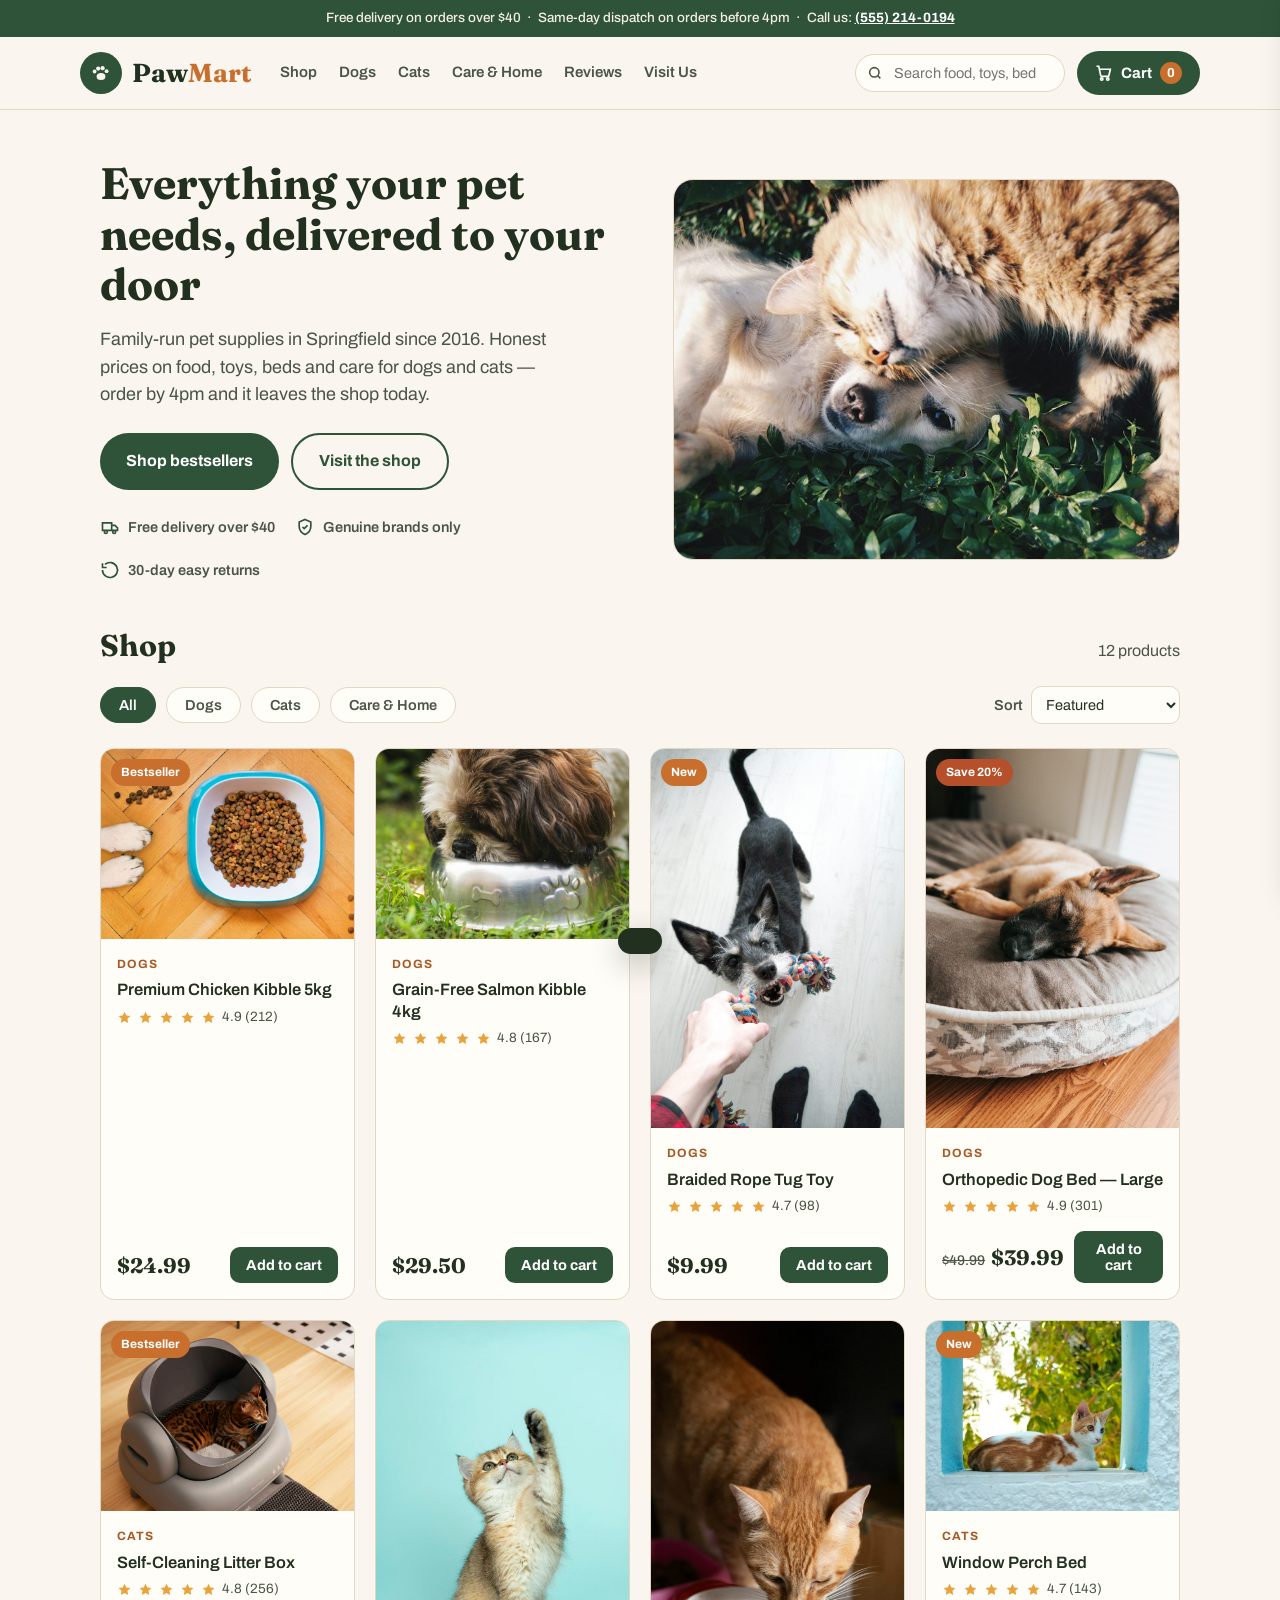
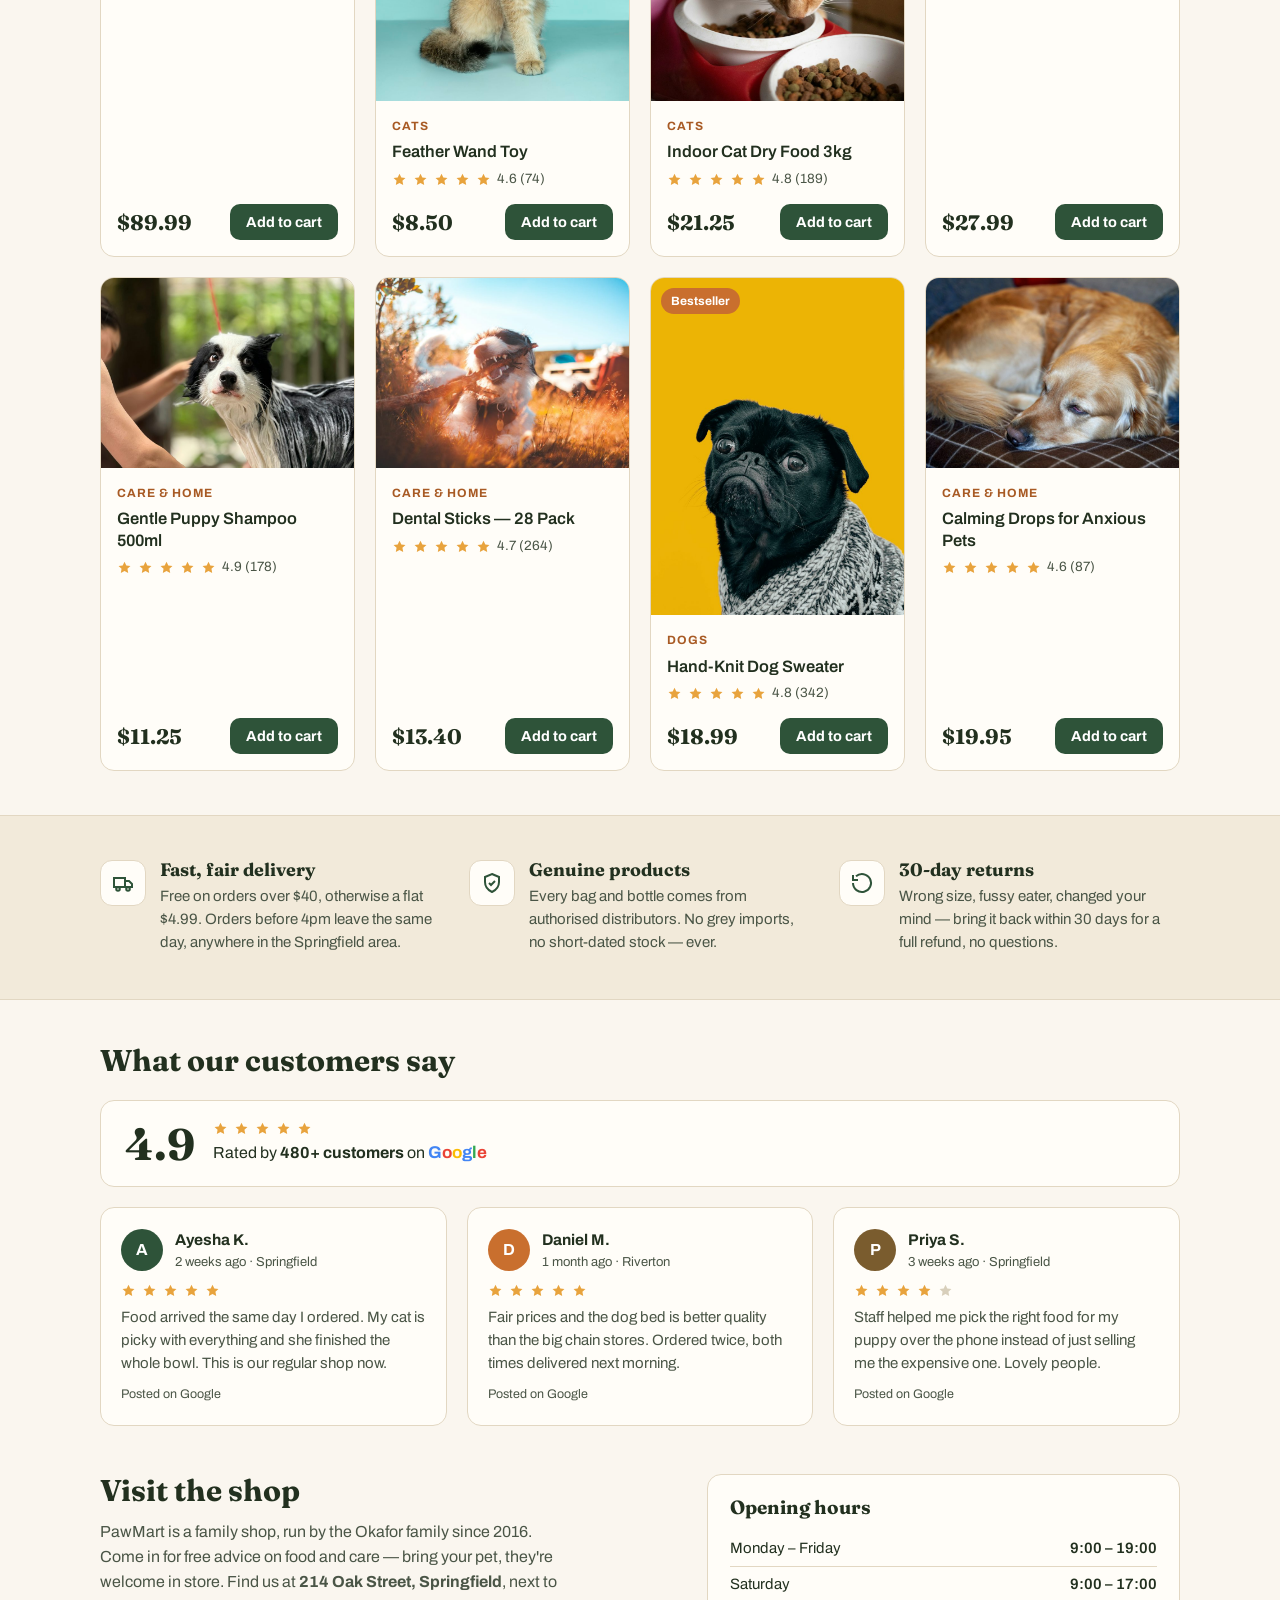
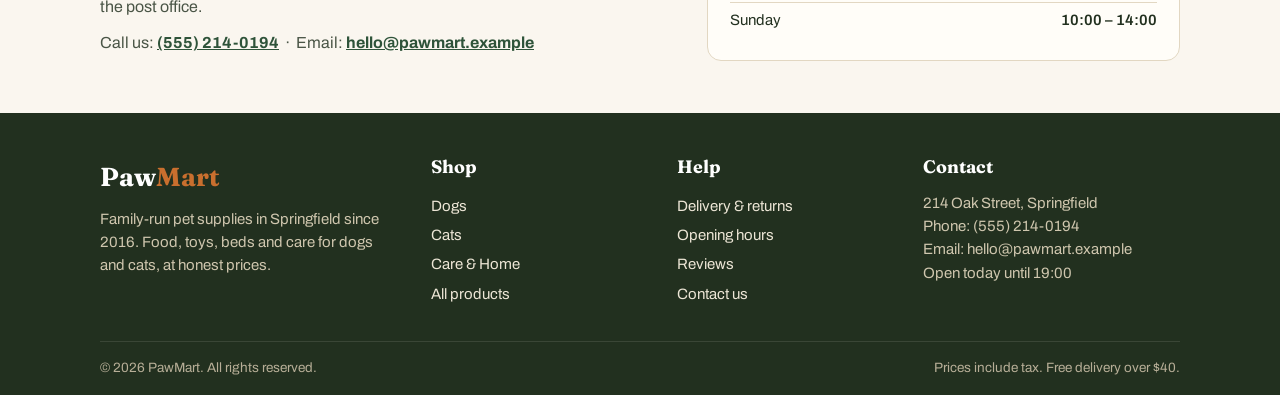
==== index.html @ f771b220 "Fix product photos: verified photo for every product, self-hosted images, 3 products renamed to matc" ====
<!DOCTYPE html>
<html lang="en">
<head>
<meta charset="UTF-8">
<meta name="viewport" content="width=device-width, initial-scale=1.0">
<title>PawMart — Pet Supplies, Springfield | Food, Toys & Care for Dogs and Cats</title>
<meta name="description" content="PawMart is Springfield's family-run pet supplies shop. Dog and cat food, toys, beds and care — free delivery on orders over $40, same-day dispatch.">
<link rel="preconnect" href="https://fonts.googleapis.com">
<link rel="preconnect" href="https://fonts.gstatic.com" crossorigin>
<link href="https://fonts.googleapis.com/css2?family=Fraunces:wght@600;700&family=Archivo:wght@400;500;600;700&display=swap" rel="stylesheet">
<style>
:root{
  --paper:#FAF6EF; --paper2:#F2EADA; --card:#FFFDF8;
  --ink:#22301F; --ink2:#4A5546;
  --leaf:#2E5339; --leaf-d:#23422C;
  --clay:#C96F2E; --clay-d:#A85A24;
  --line:#E2D7C2; --star:#E8A33D;
  --r:14px; --sp:24px;
}
*{margin:0;padding:0;box-sizing:border-box}
html{scroll-behavior:smooth}
body{font-family:'Archivo',sans-serif;background:var(--paper);color:var(--ink);font-size:16px;line-height:1.55}
img{display:block;max-width:100%}
a{color:inherit}
.wrap{max-width:1120px;margin:0 auto;padding:0 20px}
h1,h2,h3{font-family:'Fraunces',serif;font-weight:700;line-height:1.15;color:var(--ink)}
button{font-family:inherit;cursor:pointer}
:focus-visible{outline:3px solid var(--clay);outline-offset:2px}

/* top strip */
.topbar{background:var(--leaf);color:#F5EFE2;font-size:13.5px;text-align:center;padding:8px 16px;font-weight:500}

/* header */
header{position:sticky;top:0;background:var(--paper);border-bottom:1px solid var(--line);z-index:40}
.head-in{display:flex;align-items:center;gap:20px;padding:14px 0}
.logo{display:flex;align-items:center;gap:10px;text-decoration:none;flex-shrink:0}
.logo-badge{width:42px;height:42px;border-radius:50%;background:var(--leaf);display:flex;align-items:center;justify-content:center}
.logo-name{font-family:'Fraunces',serif;font-size:26px;font-weight:700}
.logo-name span{color:var(--clay)}
nav.main{display:flex;gap:22px;margin-left:8px}
nav.main a{text-decoration:none;font-weight:600;font-size:15px;color:var(--ink2)}
nav.main a:hover{color:var(--leaf)}
.head-tools{margin-left:auto;display:flex;align-items:center;gap:12px}
.searchbox{position:relative}
.searchbox input{width:210px;padding:10px 14px 10px 38px;border:1px solid var(--line);border-radius:999px;background:var(--card);font-family:inherit;font-size:14.5px;color:var(--ink)}
.searchbox svg{position:absolute;left:12px;top:50%;transform:translateY(-50%)}
.cartbtn{position:relative;background:var(--leaf);color:#fff;border:none;border-radius:999px;padding:11px 18px;font-weight:700;font-size:15px;display:flex;align-items:center;gap:8px}
.cartbtn:hover{background:var(--leaf-d)}
.cartcount{background:var(--clay);color:#fff;border-radius:999px;min-width:22px;height:22px;display:inline-flex;align-items:center;justify-content:center;font-size:13px;padding:0 6px}

/* hero */
.hero{padding:48px 0 40px}
.hero-in{display:grid;grid-template-columns:1.05fr 1fr;gap:40px;align-items:center}
.hero h1{font-size:44px;margin-bottom:16px}
.hero p.lead{font-size:18px;color:var(--ink2);max-width:46ch;margin-bottom:24px}
.btn{display:inline-flex;align-items:center;gap:8px;border:none;border-radius:999px;padding:14px 26px;font-weight:700;font-size:16px;text-decoration:none}
.btn-leaf{background:var(--leaf);color:#fff}.btn-leaf:hover{background:var(--leaf-d)}
.btn-ghost{background:transparent;color:var(--leaf);border:2px solid var(--leaf)}
.hero-cta{display:flex;gap:12px;flex-wrap:wrap;margin-bottom:26px}
.trustrow{display:flex;gap:20px;flex-wrap:wrap}
.trustrow div{display:flex;align-items:center;gap:8px;font-size:14.5px;font-weight:600;color:var(--ink2)}
.hero-photo{border-radius:20px;overflow:hidden;border:1px solid var(--line)}
.hero-photo img{width:100%;height:100%;object-fit:cover;aspect-ratio:4/3}

/* sections */
section{padding:44px 0}
.sec-head{display:flex;align-items:baseline;justify-content:space-between;gap:16px;margin-bottom:22px;flex-wrap:wrap}
.sec-head h2{font-size:30px}
.sec-head p{color:var(--ink2)}

/* filters */
.filters{display:flex;gap:10px;flex-wrap:wrap;align-items:center;margin-bottom:24px}
.pill{border:1.5px solid var(--line);background:var(--card);border-radius:999px;padding:9px 18px;font-weight:600;font-size:14.5px;color:var(--ink2)}
.pill.active{background:var(--leaf);border-color:var(--leaf);color:#fff}
.sortbox{margin-left:auto;display:flex;align-items:center;gap:8px;font-size:14.5px;color:var(--ink2);font-weight:600}
.sortbox select{font-family:inherit;font-size:14.5px;padding:9px 10px;border:1px solid var(--line);border-radius:10px;background:var(--card);color:var(--ink)}

/* products */
.grid{display:grid;grid-template-columns:repeat(4,1fr);gap:20px}
.pcard{background:var(--card);border:1px solid var(--line);border-radius:var(--r);overflow:hidden;display:flex;flex-direction:column}
.pcard .ph{position:relative;aspect-ratio:4/3;background:var(--paper2)}
.pcard .ph img{width:100%;height:100%;object-fit:cover}
.badge{position:absolute;top:10px;left:10px;background:var(--clay);color:#fff;font-size:12px;font-weight:700;padding:4px 10px;border-radius:999px}
.badge.sale{background:#B5502A}
.pbody{padding:16px;display:flex;flex-direction:column;gap:6px;flex:1}
.pcat{font-size:12px;font-weight:700;letter-spacing:.08em;text-transform:uppercase;color:var(--clay-d)}
.pname{font-weight:600;font-size:16.5px;line-height:1.3}
.stars{display:flex;align-items:center;gap:6px;font-size:13.5px;color:var(--ink2)}
.prow{margin-top:auto;display:flex;align-items:center;justify-content:space-between;gap:10px;padding-top:8px}
.price{font-family:'Fraunces',serif;font-size:21px;font-weight:700}
.price s{font-family:'Archivo',sans-serif;font-size:14px;color:var(--ink2);font-weight:500;margin-right:6px}
.addbtn{background:var(--leaf);color:#fff;border:none;border-radius:10px;padding:10px 16px;font-weight:700;font-size:14.5px}
.addbtn:hover{background:var(--leaf-d)}
.addbtn.added{background:var(--clay)}
.noresults{grid-column:1/-1;text-align:center;color:var(--ink2);padding:32px 0;font-size:17px}

/* info strip */
.info{background:var(--paper2);border-top:1px solid var(--line);border-bottom:1px solid var(--line)}
.info-grid{display:grid;grid-template-columns:repeat(3,1fr);gap:28px}
.info-item{display:flex;gap:14px}
.info-item .ic{flex-shrink:0;width:46px;height:46px;border-radius:12px;background:var(--card);border:1px solid var(--line);display:flex;align-items:center;justify-content:center}
.info-item h3{font-size:18px;margin-bottom:4px}
.info-item p{color:var(--ink2);font-size:15px}

/* reviews */
.rate-summary{display:flex;align-items:center;gap:18px;background:var(--card);border:1px solid var(--line);border-radius:var(--r);padding:20px 24px;margin-bottom:20px;flex-wrap:wrap}
.rate-num{font-family:'Fraunces',serif;font-size:44px;font-weight:700;line-height:1}
.gword{font-weight:700;font-size:17px}
.gword .g1{color:#4285F4}.gword .g2{color:#EA4335}.gword .g3{color:#FBBC05}.gword .g4{color:#4285F4}.gword .g5{color:#34A853}.gword .g6{color:#EA4335}
.rev-grid{display:grid;grid-template-columns:repeat(3,1fr);gap:20px}
.rev{background:var(--card);border:1px solid var(--line);border-radius:var(--r);padding:20px}
.rev-head{display:flex;align-items:center;gap:12px;margin-bottom:10px}
.avatar{width:42px;height:42px;border-radius:50%;background:var(--leaf);color:#fff;font-weight:700;display:flex;align-items:center;justify-content:center;font-size:16px}
.avatar.c2{background:var(--clay)}.avatar.c3{background:#7A5C2E}
.rev-name{font-weight:700;font-size:15.5px}
.rev-meta{font-size:13px;color:var(--ink2)}
.rev p{font-size:15px;color:var(--ink2)}
.via{margin-top:10px;font-size:12.5px;color:var(--ink2)}

/* visit */
.visit-in{display:grid;grid-template-columns:1.2fr 1fr;gap:40px;align-items:start}
.visit h2{font-size:30px;margin-bottom:12px}
.visit p{color:var(--ink2);max-width:52ch}
.hours{background:var(--card);border:1px solid var(--line);border-radius:var(--r);padding:22px}
.hours h3{font-size:19px;margin-bottom:12px}
.hours table{width:100%;border-collapse:collapse;font-size:15px}
.hours td{padding:6px 0;border-bottom:1px solid var(--line)}
.hours tr:last-child td{border-bottom:none}
.hours td:last-child{text-align:right;font-weight:600}

/* footer */
footer{background:var(--ink);color:#EDE6D6;margin-top:8px}
.foot-grid{display:grid;grid-template-columns:1.4fr 1fr 1fr 1.2fr;gap:32px;padding:44px 0 32px}
footer h3{color:#fff;font-size:18px;margin-bottom:14px}
footer a{color:#EDE6D6;text-decoration:none;display:block;padding:3px 0;font-size:15px}
footer a:hover{text-decoration:underline}
footer p{font-size:15px;color:#CFC6AE}
.foot-logo{font-family:'Fraunces',serif;font-size:26px;color:#fff;font-weight:700;margin-bottom:10px}
.foot-logo span{color:var(--clay)}
.foot-bottom{border-top:1px solid #3A4636;padding:16px 0;font-size:13.5px;color:#B7AE97;display:flex;justify-content:space-between;gap:12px;flex-wrap:wrap}

/* drawer + modal */
.overlay{position:fixed;inset:0;background:rgba(24,32,20,.5);opacity:0;pointer-events:none;transition:opacity .25s;z-index:60}
.overlay.open{opacity:1;pointer-events:auto}
.drawer{position:fixed;top:0;right:0;height:100%;width:400px;max-width:92vw;background:var(--paper);z-index:70;transform:translateX(105%);transition:transform .3s;display:flex;flex-direction:column;box-shadow:-8px 0 30px rgba(0,0,0,.18)}
.drawer.open{transform:none}
.drawer-head{display:flex;align-items:center;justify-content:space-between;padding:18px 20px;border-bottom:1px solid var(--line)}
.drawer-head h3{font-size:21px}
.xbtn{background:none;border:none;font-size:24px;line-height:1;color:var(--ink2);padding:4px 8px}
.drawer-items{flex:1;overflow-y:auto;padding:16px 20px;display:flex;flex-direction:column;gap:14px}
.citem{display:flex;gap:12px;background:var(--card);border:1px solid var(--line);border-radius:12px;padding:10px}
.citem img{width:64px;height:64px;border-radius:8px;object-fit:cover}
.citem .nm{font-weight:600;font-size:14.5px;line-height:1.3}
.citem .pr{font-weight:700;font-size:14.5px;color:var(--leaf)}
.qty{display:inline-flex;align-items:center;gap:2px;border:1px solid var(--line);border-radius:999px;margin-top:6px}
.qty button{width:26px;height:26px;border:none;background:none;font-size:16px;font-weight:700;color:var(--leaf)}
.qty span{min-width:22px;text-align:center;font-weight:700;font-size:14px}
.rm{margin-left:auto;background:none;border:none;color:#B5502A;font-size:13px;font-weight:600;align-self:flex-start}
.drawer-foot{border-top:1px solid var(--line);padding:18px 20px;background:var(--card)}
.trow{display:flex;justify-content:space-between;font-size:15px;padding:3px 0;color:var(--ink2)}
.trow.total{font-size:18px;font-weight:700;color:var(--ink);border-top:1px solid var(--line);margin-top:8px;padding-top:10px}
.freebar{height:8px;background:var(--paper2);border-radius:99px;overflow:hidden;margin:8px 0 4px}
.freebar div{height:100%;background:var(--leaf);border-radius:99px;transition:width .3s}
.freenote{font-size:13px;color:var(--ink2);margin-bottom:10px}
.checkoutbtn{width:100%;background:var(--clay);color:#fff;border:none;border-radius:12px;padding:15px;font-size:16.5px;font-weight:700}
.checkoutbtn:hover{background:var(--clay-d)}
.emptycart{text-align:center;color:var(--ink2);padding:36px 0}

.modal{position:fixed;inset:0;z-index:80;display:none;align-items:flex-start;justify-content:center;overflow-y:auto;padding:28px 16px}
.modal.open{display:flex}
.modal-box{background:var(--paper);border-radius:18px;max-width:560px;width:100%;padding:28px;position:relative;box-shadow:0 24px 60px rgba(0,0,0,.3)}
.modal-box h3{font-size:24px;margin-bottom:6px}
.modal-box .sub{color:var(--ink2);margin-bottom:18px;font-size:15px}
.f-field{margin-bottom:14px}
.f-field label{display:block;font-weight:600;font-size:14.5px;margin-bottom:6px}
.f-field input,.f-field select{width:100%;padding:12px 14px;border:1px solid var(--line);border-radius:10px;font-family:inherit;font-size:15.5px;background:var(--card);color:var(--ink)}
.f-field .err{display:none;color:#B3261E;font-size:13px;margin-top:4px;font-weight:600}
.f-field.invalid input{border-color:#B3261E}
.f-field.invalid .err{display:block}
.payrow{display:flex;gap:10px;margin:6px 0 16px}
.payopt{flex:1;border:1.5px solid var(--line);border-radius:12px;padding:12px;text-align:center;font-weight:600;background:var(--card);font-size:15px}
.payopt.sel{border-color:var(--leaf);background:#EFF3EA}
.sumbox{background:var(--card);border:1px solid var(--line);border-radius:12px;padding:14px 16px;margin-bottom:16px;font-size:14.5px}
.success{text-align:center;padding:12px 0}
.success .tick{width:70px;height:70px;border-radius:50%;background:var(--leaf);margin:0 auto 16px;display:flex;align-items:center;justify-content:center}
.success h3{margin-bottom:8px}
.success p{color:var(--ink2)}
.success .ordno{font-family:'Fraunces',serif;font-size:22px;font-weight:700;color:var(--ink);margin:10px 0}

.toast{position:fixed;left:50%;bottom:26px;transform:translate(-50%,80px);background:var(--ink);color:#fff;padding:13px 22px;border-radius:999px;font-weight:600;font-size:15px;z-index:90;transition:transform .3s;box-shadow:0 10px 30px rgba(0,0,0,.25)}
.toast.show{transform:translate(-50%,0)}

@media (max-width:900px){
  .grid{grid-template-columns:repeat(3,1fr)}
  nav.main{display:none}
  .hero-in{grid-template-columns:1fr}
  .hero{padding:32px 0}
  .hero h1{font-size:34px}
  .rev-grid,.info-grid{grid-template-columns:1fr}
  .visit-in{grid-template-columns:1fr}
  .foot-grid{grid-template-columns:1fr 1fr}
}
@media (max-width:600px){
  .grid{grid-template-columns:repeat(2,1fr);gap:12px}
  .searchbox input{width:150px}
  .head-in{flex-wrap:wrap}
  .sortbox{margin-left:0}
  .price{font-size:18px}
  .addbtn{padding:9px 12px;font-size:13.5px}
}
</style>
</head>
<body>

<div class="topbar">Free delivery on orders over $40 &nbsp;·&nbsp; Same-day dispatch on orders before 4pm &nbsp;·&nbsp; Call us: <a href="tel:+15552140194" style="color:#fff;font-weight:700">(555) 214-0194</a></div>

<header>
  <div class="wrap head-in">
    <a class="logo" href="#" aria-label="PawMart home">
      <span class="logo-badge" aria-hidden="true"><svg width="24" height="24" viewBox="0 0 24 24" fill="#FAF6EF"><ellipse cx="12" cy="15.5" rx="4.4" ry="3.6"/><circle cx="5.6" cy="10.5" r="1.9"/><circle cx="9.2" cy="7.6" r="2.1"/><circle cx="13.6" cy="7.2" r="2.1"/><circle cx="17.6" cy="10.2" r="1.9"/></svg></span>
      <span class="logo-name">Paw<span>Mart</span></span>
    </a>
    <nav class="main" aria-label="Main">
      <a href="#shop">Shop</a><a href="#shop" data-nav="dogs">Dogs</a><a href="#shop" data-nav="cats">Cats</a><a href="#shop" data-nav="care">Care &amp; Home</a><a href="#reviews">Reviews</a><a href="#visit">Visit Us</a>
    </nav>
    <div class="head-tools">
      <div class="searchbox">
        <svg width="16" height="16" viewBox="0 0 24 24" fill="none" stroke="#4A5546" stroke-width="2.4"><circle cx="11" cy="11" r="7"/><path d="M20 20l-3.8-3.8"/></svg>
        <input id="search" type="search" placeholder="Search food, toys, beds…" aria-label="Search products">
      </div>
      <button class="cartbtn" id="openCart" aria-label="Open cart">
        <svg width="18" height="18" viewBox="0 0 24 24" fill="none" stroke="#fff" stroke-width="2.2"><circle cx="9" cy="20" r="1.6"/><circle cx="17" cy="20" r="1.6"/><path d="M2 3h3l2.6 12.4a1.5 1.5 0 0 0 1.5 1.1h7.9a1.5 1.5 0 0 0 1.5-1.2L20.5 7H6"/></svg>
        Cart <span class="cartcount" id="cartCount">0</span>
      </button>
    </div>
  </div>
</header>

<main>
  <!-- HERO -->
  <div class="hero">
    <div class="wrap hero-in">
      <div>
        <h1>Everything your pet needs, delivered to your door</h1>
        <p class="lead">Family-run pet supplies in Springfield since 2016. Honest prices on food, toys, beds and care for dogs and cats — order by 4pm and it leaves the shop today.</p>
        <div class="hero-cta">
          <a class="btn btn-leaf" href="#shop">Shop bestsellers</a>
          <a class="btn btn-ghost" href="#visit">Visit the shop</a>
        </div>
        <div class="trustrow">
          <div><svg width="20" height="20" viewBox="0 0 24 24" fill="none" stroke="#2E5339" stroke-width="2"><path d="M3 7h11v9H3zM14 10h4l3 3v3h-7z"/><circle cx="7" cy="18" r="1.8"/><circle cx="17" cy="18" r="1.8"/></svg> Free delivery over $40</div>
          <div><svg width="20" height="20" viewBox="0 0 24 24" fill="none" stroke="#2E5339" stroke-width="2"><path d="M12 3l7 3v5c0 5-3.2 8.2-7 10-3.8-1.8-7-5-7-10V6z"/><path d="M9 12l2 2 4-4"/></svg> Genuine brands only</div>
          <div><svg width="20" height="20" viewBox="0 0 24 24" fill="none" stroke="#2E5339" stroke-width="2"><path d="M3 12a9 9 0 1 0 3-6.7M3 4v5h5"/></svg> 30-day easy returns</div>
        </div>
      </div>
      <div class="hero-photo">
        <img src="images/hero.jpg" alt="A dog and a cat resting together" onerror="imgFallback(this)">
      </div>
    </div>
  </div>

  <!-- SHOP -->
  <section id="shop" style="padding-top:8px">
    <div class="wrap">
      <div class="sec-head">
        <h2>Shop</h2>
        <p id="resultCount" aria-live="polite"></p>
      </div>
      <div class="filters" role="group" aria-label="Filter by category">
        <button class="pill active" data-filter="all">All</button>
        <button class="pill" data-filter="dogs">Dogs</button>
        <button class="pill" data-filter="cats">Cats</button>
        <button class="pill" data-filter="care">Care &amp; Home</button>
        <div class="sortbox">
          <label for="sort">Sort</label>
          <select id="sort">
            <option value="featured">Featured</option>
            <option value="low">Price: low to high</option>
            <option value="high">Price: high to low</option>
            <option value="rating">Top rated</option>
          </select>
        </div>
      </div>
      <div class="grid" id="grid"></div>
    </div>
  </section>

  <!-- INFO -->
  <section class="info">
    <div class="wrap info-grid">
      <div class="info-item">
        <div class="ic"><svg width="24" height="24" viewBox="0 0 24 24" fill="none" stroke="#2E5339" stroke-width="2"><path d="M3 7h11v9H3zM14 10h4l3 3v3h-7z"/><circle cx="7" cy="18" r="1.8"/><circle cx="17" cy="18" r="1.8"/></svg></div>
        <div><h3>Fast, fair delivery</h3><p>Free on orders over $40, otherwise a flat $4.99. Orders before 4pm leave the same day, anywhere in the Springfield area.</p></div>
      </div>
      <div class="info-item">
        <div class="ic"><svg width="24" height="24" viewBox="0 0 24 24" fill="none" stroke="#2E5339" stroke-width="2"><path d="M12 3l7 3v5c0 5-3.2 8.2-7 10-3.8-1.8-7-5-7-10V6z"/><path d="M9 12l2 2 4-4"/></svg></div>
        <div><h3>Genuine products</h3><p>Every bag and bottle comes from authorised distributors. No grey imports, no short-dated stock — ever.</p></div>
      </div>
      <div class="info-item">
        <div class="ic"><svg width="24" height="24" viewBox="0 0 24 24" fill="none" stroke="#2E5339" stroke-width="2"><path d="M3 12a9 9 0 1 0 3-6.7M3 4v5h5"/></svg></div>
        <div><h3>30-day returns</h3><p>Wrong size, fussy eater, changed your mind — bring it back within 30 days for a full refund, no questions.</p></div>
      </div>
    </div>
  </section>

  <!-- REVIEWS -->
  <section id="reviews">
    <div class="wrap">
      <div class="sec-head"><h2>What our customers say</h2></div>
      <div class="rate-summary">
        <div class="rate-num" id="rateNum">4.9</div>
        <div>
          <div class="stars" data-stars="5" style="font-size:15px"></div>
          <div style="margin-top:4px">Rated by <strong>480+ customers</strong> on <span class="gword"><span class="g1">G</span><span class="g2">o</span><span class="g3">o</span><span class="g4">g</span><span class="g5">l</span><span class="g6">e</span></span></div>
        </div>
      </div>
      <div class="rev-grid">
        <article class="rev">
          <div class="rev-head"><div class="avatar">A</div><div><div class="rev-name">Ayesha K.</div><div class="rev-meta">2 weeks ago · Springfield</div></div></div>
          <div class="stars" data-stars="5"></div>
          <p style="margin-top:8px">Food arrived the same day I ordered. My cat is picky with everything and she finished the whole bowl. This is our regular shop now.</p>
          <div class="via">Posted on Google</div>
        </article>
        <article class="rev">
          <div class="rev-head"><div class="avatar c2">D</div><div><div class="rev-name">Daniel M.</div><div class="rev-meta">1 month ago · Riverton</div></div></div>
          <div class="stars" data-stars="5"></div>
          <p style="margin-top:8px">Fair prices and the dog bed is better quality than the big chain stores. Ordered twice, both times delivered next morning.</p>
          <div class="via">Posted on Google</div>
        </article>
        <article class="rev">
          <div class="rev-head"><div class="avatar c3">P</div><div><div class="rev-name">Priya S.</div><div class="rev-meta">3 weeks ago · Springfield</div></div></div>
          <div class="stars" data-stars="4"></div>
          <p style="margin-top:8px">Staff helped me pick the right food for my puppy over the phone instead of just selling me the expensive one. Lovely people.</p>
          <div class="via">Posted on Google</div>
        </article>
      </div>
    </div>
  </section>

  <!-- VISIT -->
  <section id="visit" class="visit" style="padding-top:4px">
    <div class="wrap visit-in">
      <div>
        <h2>Visit the shop</h2>
        <p>PawMart is a family shop, run by the Okafor family since 2016. Come in for free advice on food and care — bring your pet, they're welcome in store. Find us at <strong>214 Oak Street, Springfield</strong>, next to the post office.</p>
        <p style="margin-top:12px">Call us: <a href="tel:+15552140194" style="font-weight:700;color:var(--leaf)">(555) 214-0194</a> &nbsp;·&nbsp; Email: <a href="mailto:hello@pawmart.example" style="font-weight:700;color:var(--leaf)">hello@pawmart.example</a></p>
      </div>
      <div class="hours">
        <h3>Opening hours</h3>
        <table>
          <tr><td>Monday – Friday</td><td>9:00 – 19:00</td></tr>
          <tr><td>Saturday</td><td>9:00 – 17:00</td></tr>
          <tr><td>Sunday</td><td>10:00 – 14:00</td></tr>
        </table>
      </div>
    </div>
  </section>
</main>

<footer id="contact">
  <div class="wrap">
    <div class="foot-grid">
      <div>
        <div class="foot-logo">Paw<span>Mart</span></div>
        <p>Family-run pet supplies in Springfield since 2016. Food, toys, beds and care for dogs and cats, at honest prices.</p>
      </div>
      <div>
        <h3>Shop</h3>
        <a href="#shop" data-nav="dogs">Dogs</a><a href="#shop" data-nav="cats">Cats</a><a href="#shop" data-nav="care">Care &amp; Home</a><a href="#shop">All products</a>
      </div>
      <div>
        <h3>Help</h3>
        <a href="#visit">Delivery &amp; returns</a><a href="#visit">Opening hours</a><a href="#reviews">Reviews</a><a href="#visit">Contact us</a>
      </div>
      <div>
        <h3>Contact</h3>
        <p>214 Oak Street, Springfield<br>Phone: (555) 214-0194<br>Email: hello@pawmart.example<br>Open today until 19:00</p>
      </div>
    </div>
    <div class="foot-bottom"><span>© 2026 PawMart. All rights reserved.</span><span>Prices include tax. Free delivery over $40.</span></div>
  </div>
</footer>

<!-- CART DRAWER -->
<div class="overlay" id="overlay"></div>
<aside class="drawer" id="drawer" aria-label="Shopping cart">
  <div class="drawer-head"><h3>Your cart</h3><button class="xbtn" id="closeCart" aria-label="Close cart">×</button></div>
  <div class="drawer-items" id="drawerItems"></div>
  <div class="drawer-foot" id="drawerFoot">
    <div class="freebar"><div id="freeFill" style="width:0%"></div></div>
    <div class="freenote" id="freeNote"></div>
    <div class="trow"><span>Subtotal</span><span id="subTotal">$0.00</span></div>
    <div class="trow"><span>Delivery</span><span id="delTotal">—</span></div>
    <div class="trow total"><span>Total</span><span id="grandTotal">$0.00</span></div>
    <button class="checkoutbtn" id="goCheckout" style="margin-top:12px">Checkout</button>
  </div>
</aside>

<!-- CHECKOUT MODAL -->
<div class="modal" id="modal" role="dialog" aria-modal="true" aria-labelledby="coTitle">
  <div class="modal-box">
    <button class="xbtn" id="closeModal" aria-label="Close checkout" style="position:absolute;top:14px;right:16px">×</button>
    <div id="checkoutFormWrap">
      <h3 id="coTitle">Checkout</h3>
      <p class="sub">Delivery to Springfield and nearby towns. Pay cash on delivery or by card.</p>
      <div class="sumbox" id="sumBox"></div>
      <form id="coForm" novalidate>
        <div class="f-field" id="f-name"><label for="inName">Full name</label><input id="inName" type="text" autocomplete="name" placeholder="e.g. Sara Ahmed"><div class="err">Please enter your name.</div></div>
        <div class="f-field" id="f-phone"><label for="inPhone">Phone number</label><input id="inPhone" type="tel" autocomplete="tel" placeholder="e.g. 555 010 2233"><div class="err">Please enter a valid phone number.</div></div>
        <div class="f-field" id="f-addr"><label for="inAddr">Delivery address</label><input id="inAddr" type="text" autocomplete="street-address" placeholder="House, street, town"><div class="err">Please enter your delivery address.</div></div>
        <div class="f-field"><label>Payment</label>
          <div class="payrow">
            <button type="button" class="payopt sel" data-pay="Cash on delivery">Cash on delivery</button>
            <button type="button" class="payopt" data-pay="Card">Card</button>
          </div>
        </div>
        <button class="checkoutbtn" type="submit">Place order</button>
      </form>
    </div>
    <div id="successWrap" class="success" style="display:none">
      <div class="tick"><svg width="34" height="34" viewBox="0 0 24 24" fill="none" stroke="#fff" stroke-width="3"><path d="M4 12.5l5 5L20 6.5"/></svg></div>
      <h3>Order placed — thank you!</h3>
      <p>Your order number is</p>
      <div class="ordno" id="ordNo"></div>
      <p id="successDetail"></p>
      <button class="btn btn-leaf" id="successClose" style="margin-top:18px">Continue shopping</button>
    </div>
  </div>
</div>

<div class="toast" id="toast" role="status"></div>

<script>
const FALLBACK = 'data:image/svg+xml;utf8,' + encodeURIComponent('<svg xmlns="http://www.w3.org/2000/svg" width="800" height="600"><rect width="800" height="600" fill="#F2EADA"/><g fill="#2E5339" opacity="0.55"><ellipse cx="400" cy="330" rx="90" ry="74"/><circle cx="272" cy="252" r="38"/><circle cx="352" cy="206" r="43"/><circle cx="452" cy="200" r="43"/><circle cx="534" cy="248" r="38"/></g><text x="400" y="470" font-family="Georgia,serif" font-size="30" fill="#22301F" text-anchor="middle">PawMart</text></svg>');
function imgFallback(el){ el.onerror=null; el.src=FALLBACK; }

const U = id => 'https://images.unsplash.com/' + id + '?auto=format&fit=crop&w=800&q=60';
const PRODUCTS = [
 {id:1, name:'Premium Chicken Kibble 5kg', cat:'dogs', catLabel:'Dogs', price:24.99, rating:4.9, reviews:212, badge:'Bestseller', img:'images/p01.jpg', alt:'Dog eating from a bowl of kibble'},
 {id:2, name:'Grain-Free Salmon Kibble 4kg', cat:'dogs', catLabel:'Dogs', price:29.50, rating:4.8, reviews:167, badge:'', img:'images/p02.jpg', alt:'Two happy dogs running outside'},
 {id:3, name:'Braided Rope Tug Toy', cat:'dogs', catLabel:'Dogs', price:9.99, rating:4.7, reviews:98, badge:'New', img:'images/p03.jpg', alt:'Dog playing tug with a braided rope toy'},
 {id:4, name:'Orthopedic Dog Bed — Large', cat:'dogs', catLabel:'Dogs', price:39.99, was:49.99, rating:4.9, reviews:301, badge:'Save 20%', sale:true, img:'images/p04.jpg', alt:'Puppy sleeping on a round dog bed'},
 {id:5, name:'Self-Cleaning Litter Box', cat:'cats', catLabel:'Cats', price:89.99, rating:4.8, reviews:256, badge:'Bestseller', img:'images/p05.jpg', alt:'Bengal cat inside a self-cleaning litter box'},
 {id:6, name:'Feather Wand Toy', cat:'cats', catLabel:'Cats', price:8.50, rating:4.6, reviews:74, badge:'', img:'images/p06.jpg', alt:'Kitten playing indoors'},
 {id:7, name:'Indoor Cat Dry Food 3kg', cat:'cats', catLabel:'Cats', price:21.25, rating:4.8, reviews:189, badge:'', img:'images/p07.jpg', alt:'Ginger cat eating dry food from a bowl'},
 {id:8, name:'Window Perch Bed', cat:'cats', catLabel:'Cats', price:27.99, rating:4.7, reviews:143, badge:'New', img:'images/p08.jpg', alt:'Cat lounging in a sunny window opening'},
 {id:9, name:'Gentle Puppy Shampoo 500ml', cat:'care', catLabel:'Care & Home', price:11.25, rating:4.9, reviews:178, badge:'', img:'images/p09.jpg', alt:'Wet dog being washed with soap suds'},
 {id:10, name:'Dental Sticks — 28 Pack', cat:'care', catLabel:'Care & Home', price:13.40, rating:4.7, reviews:264, badge:'', img:'images/p10.jpg', alt:'Dog chewing a stick outdoors'},
 {id:11, name:'Hand-Knit Dog Sweater', cat:'dogs', catLabel:'Dogs', price:18.99, rating:4.8, reviews:342, badge:'Bestseller', img:'images/p11.jpg', alt:'Pug wearing a hand-knit sweater'},
 {id:12, name:'Calming Drops for Anxious Pets', cat:'care', catLabel:'Care & Home', price:19.95, rating:4.6, reviews:87, badge:'', img:'images/p12.jpg', alt:'Golden retriever sleeping peacefully on a sofa'}
];
const FREE_OVER = 40, DELIVERY_FEE = 4.99;
const money = n => '$' + n.toFixed(2);
const starSVG = f => '<svg width="15" height="15" viewBox="0 0 24 24" fill="' + (f ? '#E8A33D' : '#D8CFBB') + '"><path d="M12 2.6l2.9 6 6.6.9-4.8 4.6 1.2 6.5L12 17.5l-5.9 3.1 1.2-6.5L2.5 9.5l6.6-.9z"/></svg>';
function starsHTML(r){ let h=''; for(let i=1;i<=5;i++) h += starSVG(i <= Math.round(r)); return h; }
document.querySelectorAll('[data-stars]').forEach(el => { el.innerHTML = starsHTML(parseFloat(el.dataset.stars)); });

let filter='all', query='', sortBy='featured';
const cart = new Map();
const grid = document.getElementById('grid');

function visibleProducts(){
  let list = PRODUCTS.filter(p => (filter==='all' || p.cat===filter) && p.name.toLowerCase().includes(query));
  if(sortBy==='low') list = [...list].sort((a,b)=>a.price-b.price);
  if(sortBy==='high') list = [...list].sort((a,b)=>b.price-a.price);
  if(sortBy==='rating') list = [...list].sort((a,b)=>b.rating-a.rating);
  return list;
}
function render(){
  const list = visibleProducts();
  document.getElementById('resultCount').textContent = list.length + (list.length===1 ? ' product' : ' products');
  if(!list.length){ grid.innerHTML = '<div class="noresults">No products match your search. Try a different word or category.</div>'; return; }
  grid.innerHTML = list.map(p => `
   <article class="pcard">
     <div class="ph"><img src="${p.img}" alt="${p.alt}" loading="lazy" onerror="imgFallback(this)">${p.badge ? `<span class="badge${p.sale ? ' sale' : ''}">${p.badge}</span>` : ''}</div>
     <div class="pbody">
       <div class="pcat">${p.catLabel}</div>
       <div class="pname">${p.name}</div>
       <div class="stars">${starsHTML(p.rating)}<span>${p.rating} (${p.reviews})</span></div>
       <div class="prow">
         <div class="price">${p.was ? `<s>${money(p.was)}</s>` : ''}${money(p.price)}</div>
         <button class="addbtn" data-add="${p.id}">Add to cart</button>
       </div>
     </div>
   </article>`).join('');
}
grid.addEventListener('click', e => {
  const b = e.target.closest('[data-add]'); if(!b) return;
  addToCart(parseInt(b.dataset.add));
  b.textContent = 'Added ✓'; b.classList.add('added');
  setTimeout(()=>{ b.textContent='Add to cart'; b.classList.remove('added'); }, 1200);
});
document.querySelectorAll('[data-filter]').forEach(b => b.addEventListener('click', () => {
  document.querySelectorAll('[data-filter]').forEach(x=>x.classList.remove('active'));
  b.classList.add('active'); filter = b.dataset.filter; render();
}));
document.querySelectorAll('[data-nav]').forEach(a => a.addEventListener('click', () => {
  const f = a.dataset.nav;
  document.querySelectorAll('[data-filter]').forEach(x=>x.classList.toggle('active', x.dataset.filter===f));
  filter = f; render();
}));
document.getElementById('search').addEventListener('input', e => { query = e.target.value.trim().toLowerCase(); render(); });
document.getElementById('sort').addEventListener('change', e => { sortBy = e.target.value; render(); });

function cartTotals(){
  let count=0, sub=0;
  cart.forEach((qty,id)=>{ const p=PRODUCTS.find(x=>x.id===id); count+=qty; sub+=p.price*qty; });
  const del = count===0 ? 0 : (sub>=FREE_OVER ? 0 : DELIVERY_FEE);
  return {count, sub, del, total: sub+del};
}
function addToCart(id){ cart.set(id, (cart.get(id)||0)+1); syncCart(); toast('Added to cart'); }
function setQty(id, qty){ if(qty<=0) cart.delete(id); else cart.set(id, qty); syncCart(); }
function syncCart(){
  const t = cartTotals();
  document.getElementById('cartCount').textContent = t.count;
  const box = document.getElementById('drawerItems');
  if(t.count===0){ box.innerHTML = '<div class="emptycart">Your cart is empty.<br>Add something your pet will love.</div>'; }
  else{
    box.innerHTML = [...cart.entries()].map(([id,qty])=>{ const p=PRODUCTS.find(x=>x.id===id); return `
     <div class="citem">
       <img src="${p.img}" alt="${p.alt}" onerror="imgFallback(this)">
       <div>
         <div class="nm">${p.name}</div>
         <div class="pr">${money(p.price)}</div>
         <div class="qty"><button data-dec="${id}" aria-label="Decrease quantity">−</button><span>${qty}</span><button data-inc="${id}" aria-label="Increase quantity">+</button></div>
       </div>
       <button class="rm" data-rm="${id}">Remove</button>
     </div>`; }).join('');
  }
  document.getElementById('subTotal').textContent = money(t.sub);
  document.getElementById('delTotal').textContent = t.count===0 ? '—' : (t.del===0 ? 'Free' : money(t.del));
  document.getElementById('grandTotal').textContent = money(t.total);
  const pct = Math.min(100, t.sub/FREE_OVER*100);
  document.getElementById('freeFill').style.width = pct + '%';
  document.getElementById('freeNote').textContent = t.sub>=FREE_OVER ? 'You have free delivery.' : ('Add ' + money(FREE_OVER - t.sub) + ' more for free delivery.');
  document.getElementById('goCheckout').disabled = t.count===0;
  document.getElementById('goCheckout').style.opacity = t.count===0 ? .5 : 1;
}
document.getElementById('drawerItems').addEventListener('click', e => {
  const inc = e.target.closest('[data-inc]'), dec = e.target.closest('[data-dec]'), rm = e.target.closest('[data-rm]');
  if(inc) setQty(parseInt(inc.dataset.inc), (cart.get(parseInt(inc.dataset.inc))||0)+1);
  if(dec){ const id=parseInt(dec.dataset.dec); setQty(id, (cart.get(id)||0)-1); }
  if(rm) setQty(parseInt(rm.dataset.rm), 0);
});

const drawer = document.getElementById('drawer'), overlay = document.getElementById('overlay'), modal = document.getElementById('modal');
function openCart(){ drawer.classList.add('open'); overlay.classList.add('open'); }
function closeCart(){ drawer.classList.remove('open'); overlay.classList.remove('open'); }
document.getElementById('openCart').addEventListener('click', openCart);
document.getElementById('closeCart').addEventListener('click', closeCart);
overlay.addEventListener('click', closeCart);

let payMethod = 'Cash on delivery';
document.querySelectorAll('.payopt').forEach(b => b.addEventListener('click', () => {
  document.querySelectorAll('.payopt').forEach(x=>x.classList.remove('sel'));
  b.classList.add('sel'); payMethod = b.dataset.pay;
}));
document.getElementById('goCheckout').addEventListener('click', () => {
  const t = cartTotals(); if(t.count===0) return;
  closeCart();
  document.getElementById('checkoutFormWrap').style.display='block';
  document.getElementById('successWrap').style.display='none';
  document.getElementById('sumBox').innerHTML = [...cart.entries()].map(([id,qty])=>{ const p=PRODUCTS.find(x=>x.id===id); return `<div class="trow"><span>${p.name} × ${qty}</span><span>${money(p.price*qty)}</span></div>`; }).join('')
    + `<div class="trow"><span>Delivery</span><span>${t.del===0 ? 'Free' : money(t.del)}</span></div><div class="trow total"><span>Total</span><span>${money(t.total)}</span></div>`;
  modal.classList.add('open');
});
document.getElementById('closeModal').addEventListener('click', () => modal.classList.remove('open'));
modal.addEventListener('click', e => { if(e.target===modal) modal.classList.remove('open'); });

function fieldOK(id, ok){ document.getElementById(id).classList.toggle('invalid', !ok); return ok; }
document.getElementById('coForm').addEventListener('submit', e => {
  e.preventDefault();
  const name = document.getElementById('inName').value.trim();
  const phone = document.getElementById('inPhone').value.replace(/[\s-]/g,'');
  const addr = document.getElementById('inAddr').value.trim();
  let ok = true;
  ok = fieldOK('f-name', name.length>=3) && ok;
  ok = fieldOK('f-phone', /^\+?\d{7,15}$/.test(phone)) && ok;
  ok = fieldOK('f-addr', addr.length>=8) && ok;
  if(!ok) return;
  const t = cartTotals();
  document.getElementById('ordNo').textContent = 'PM-2026-' + Math.floor(1000 + Math.random()*9000);
  document.getElementById('successDetail').textContent = 'Thank you, ' + name.split(' ')[0] + '. ' + t.count + (t.count===1 ? ' item' : ' items') + ' · ' + money(t.total) + ' · ' + payMethod + '. We will call ' + document.getElementById('inPhone').value.trim() + ' to confirm delivery to ' + addr + '.';
  document.getElementById('checkoutFormWrap').style.display='none';
  document.getElementById('successWrap').style.display='block';
  cart.clear(); syncCart();
});
document.getElementById('successClose').addEventListener('click', () => modal.classList.remove('open'));

let toastTimer;
function toast(msg){ const t=document.getElementById('toast'); t.textContent=msg; t.classList.add('show'); clearTimeout(toastTimer); toastTimer=setTimeout(()=>t.classList.remove('show'), 1800); }

render(); syncCart();
</script>
</body>
</html>
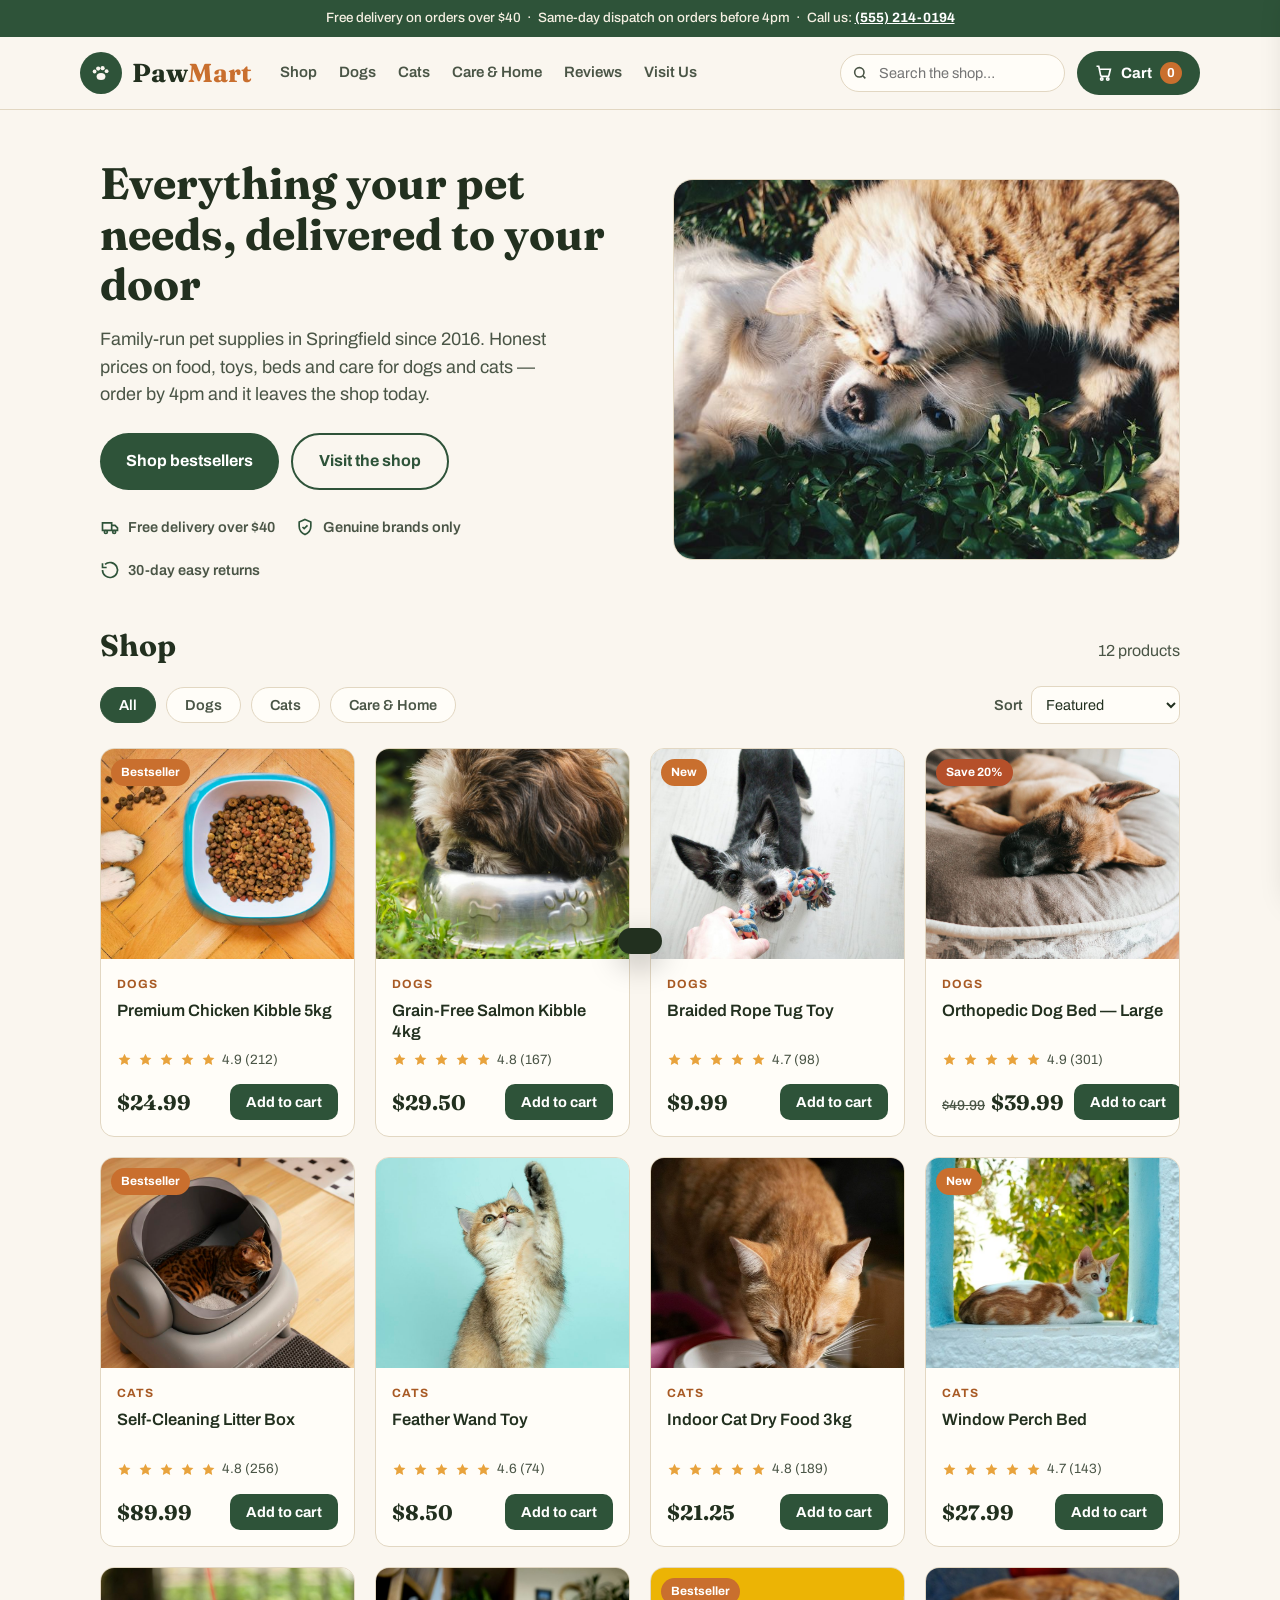
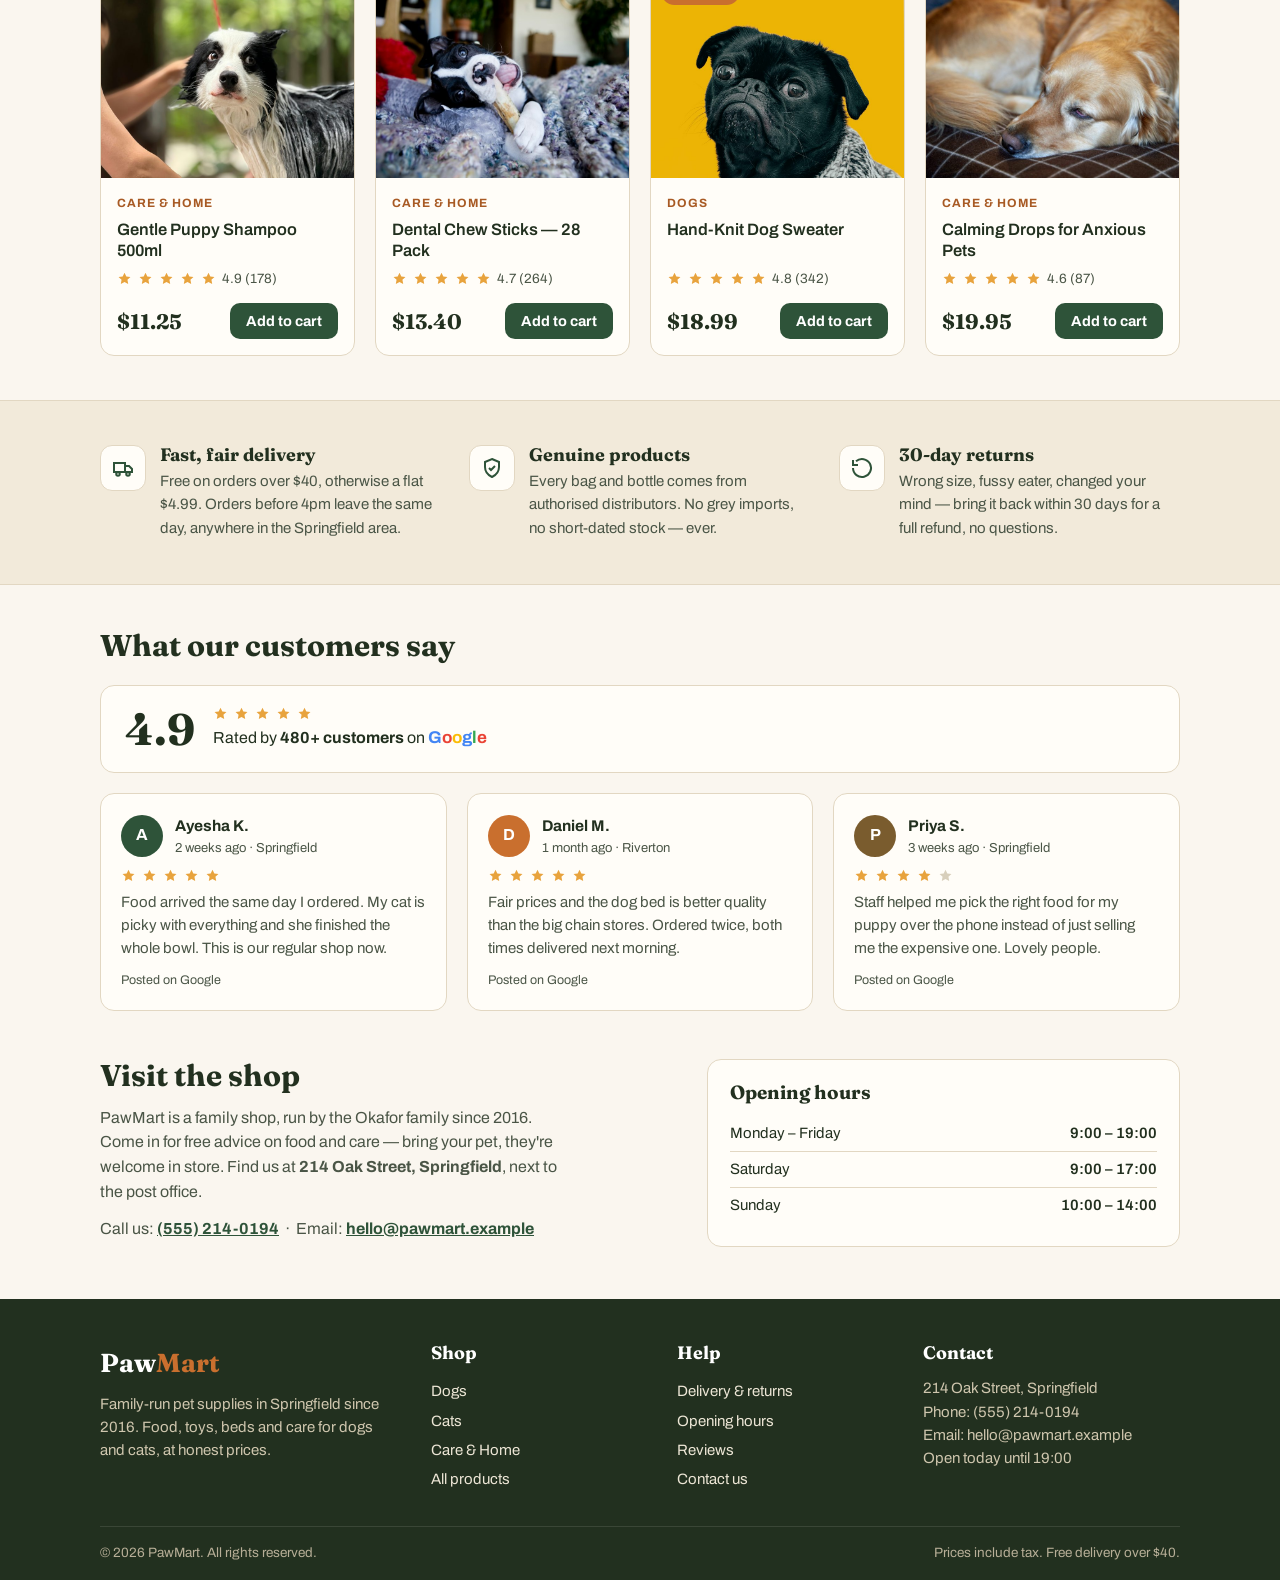
==== commit d8ec6cc6: "Visual-inspection fixes: uniform photo heights, aligned cards, alt text corrected, anchor offset, de" ====
--- a/index.html
+++ b/index.html
@@ -42,7 +42,7 @@
 nav.main a:hover{color:var(--leaf)}
 .head-tools{margin-left:auto;display:flex;align-items:center;gap:12px}
 .searchbox{position:relative}
-.searchbox input{width:210px;padding:10px 14px 10px 38px;border:1px solid var(--line);border-radius:999px;background:var(--card);font-family:inherit;font-size:14.5px;color:var(--ink)}
+.searchbox input{width:225px;padding:10px 14px 10px 38px;border:1px solid var(--line);border-radius:999px;background:var(--card);font-family:inherit;font-size:14.5px;color:var(--ink)}
 .searchbox svg{position:absolute;left:12px;top:50%;transform:translateY(-50%)}
 .cartbtn{position:relative;background:var(--leaf);color:#fff;border:none;border-radius:999px;padding:11px 18px;font-weight:700;font-size:15px;display:flex;align-items:center;gap:8px}
 .cartbtn:hover{background:var(--leaf-d)}
@@ -63,7 +63,8 @@
 .hero-photo img{width:100%;height:100%;object-fit:cover;aspect-ratio:4/3}
 
 /* sections */
-section{padding:44px 0}
+section{padding:44px 0;scroll-margin-top:96px}
+#shop{scroll-margin-top:96px}
 .sec-head{display:flex;align-items:baseline;justify-content:space-between;gap:16px;margin-bottom:22px;flex-wrap:wrap}
 .sec-head h2{font-size:30px}
 .sec-head p{color:var(--ink2)}
@@ -78,18 +79,18 @@
 /* products */
 .grid{display:grid;grid-template-columns:repeat(4,1fr);gap:20px}
 .pcard{background:var(--card);border:1px solid var(--line);border-radius:var(--r);overflow:hidden;display:flex;flex-direction:column}
-.pcard .ph{position:relative;aspect-ratio:4/3;background:var(--paper2)}
-.pcard .ph img{width:100%;height:100%;object-fit:cover}
+.pcard .ph{position:relative;height:210px;background:var(--paper2);overflow:hidden}
+.pcard .ph img{position:absolute;inset:0;width:100%;height:100%;object-fit:cover}
 .badge{position:absolute;top:10px;left:10px;background:var(--clay);color:#fff;font-size:12px;font-weight:700;padding:4px 10px;border-radius:999px}
 .badge.sale{background:#B5502A}
 .pbody{padding:16px;display:flex;flex-direction:column;gap:6px;flex:1}
 .pcat{font-size:12px;font-weight:700;letter-spacing:.08em;text-transform:uppercase;color:var(--clay-d)}
-.pname{font-weight:600;font-size:16.5px;line-height:1.3}
+.pname{font-weight:600;font-size:16.5px;line-height:1.3;min-height:44px}
 .stars{display:flex;align-items:center;gap:6px;font-size:13.5px;color:var(--ink2)}
 .prow{margin-top:auto;display:flex;align-items:center;justify-content:space-between;gap:10px;padding-top:8px}
 .price{font-family:'Fraunces',serif;font-size:21px;font-weight:700}
 .price s{font-family:'Archivo',sans-serif;font-size:14px;color:var(--ink2);font-weight:500;margin-right:6px}
-.addbtn{background:var(--leaf);color:#fff;border:none;border-radius:10px;padding:10px 16px;font-weight:700;font-size:14.5px}
+.addbtn{background:var(--leaf);color:#fff;border:none;border-radius:10px;padding:10px 16px;font-weight:700;font-size:14.5px;white-space:nowrap}
 .addbtn:hover{background:var(--leaf-d)}
 .addbtn.added{background:var(--clay)}
 .noresults{grid-column:1/-1;text-align:center;color:var(--ink2);padding:32px 0;font-size:17px}
@@ -201,6 +202,7 @@
   .foot-grid{grid-template-columns:1fr 1fr}
 }
 @media (max-width:600px){
+  .pcard .ph{height:150px}
   .grid{grid-template-columns:repeat(2,1fr);gap:12px}
   .searchbox input{width:150px}
   .head-in{flex-wrap:wrap}
@@ -226,7 +228,7 @@
     <div class="head-tools">
       <div class="searchbox">
         <svg width="16" height="16" viewBox="0 0 24 24" fill="none" stroke="#4A5546" stroke-width="2.4"><circle cx="11" cy="11" r="7"/><path d="M20 20l-3.8-3.8"/></svg>
-        <input id="search" type="search" placeholder="Search food, toys, beds…" aria-label="Search products">
+        <input id="search" type="search" placeholder="Search the shop…" aria-label="Search products">
       </div>
       <button class="cartbtn" id="openCart" aria-label="Open cart">
         <svg width="18" height="18" viewBox="0 0 24 24" fill="none" stroke="#fff" stroke-width="2.2"><circle cx="9" cy="20" r="1.6"/><circle cx="17" cy="20" r="1.6"/><path d="M2 3h3l2.6 12.4a1.5 1.5 0 0 0 1.5 1.1h7.9a1.5 1.5 0 0 0 1.5-1.2L20.5 7H6"/></svg>
@@ -437,15 +439,15 @@
 const U = id => 'https://images.unsplash.com/' + id + '?auto=format&fit=crop&w=800&q=60';
 const PRODUCTS = [
  {id:1, name:'Premium Chicken Kibble 5kg', cat:'dogs', catLabel:'Dogs', price:24.99, rating:4.9, reviews:212, badge:'Bestseller', img:'images/p01.jpg', alt:'Dog eating from a bowl of kibble'},
- {id:2, name:'Grain-Free Salmon Kibble 4kg', cat:'dogs', catLabel:'Dogs', price:29.50, rating:4.8, reviews:167, badge:'', img:'images/p02.jpg', alt:'Two happy dogs running outside'},
+ {id:2, name:'Grain-Free Salmon Kibble 4kg', cat:'dogs', catLabel:'Dogs', price:29.50, rating:4.8, reviews:167, badge:'', img:'images/p02.jpg', alt:'Dog eating from a steel bowl on grass'},
  {id:3, name:'Braided Rope Tug Toy', cat:'dogs', catLabel:'Dogs', price:9.99, rating:4.7, reviews:98, badge:'New', img:'images/p03.jpg', alt:'Dog playing tug with a braided rope toy'},
- {id:4, name:'Orthopedic Dog Bed — Large', cat:'dogs', catLabel:'Dogs', price:39.99, was:49.99, rating:4.9, reviews:301, badge:'Save 20%', sale:true, img:'images/p04.jpg', alt:'Puppy sleeping on a round dog bed'},
+ {id:4, name:'Orthopedic Dog Bed — Large', cat:'dogs', catLabel:'Dogs', price:39.99, was:49.99, rating:4.9, reviews:301, badge:'Save 20%', sale:true, img:'images/p04.jpg', alt:'Dog sleeping on a cushioned dog bed'},
  {id:5, name:'Self-Cleaning Litter Box', cat:'cats', catLabel:'Cats', price:89.99, rating:4.8, reviews:256, badge:'Bestseller', img:'images/p05.jpg', alt:'Bengal cat inside a self-cleaning litter box'},
  {id:6, name:'Feather Wand Toy', cat:'cats', catLabel:'Cats', price:8.50, rating:4.6, reviews:74, badge:'', img:'images/p06.jpg', alt:'Kitten playing indoors'},
  {id:7, name:'Indoor Cat Dry Food 3kg', cat:'cats', catLabel:'Cats', price:21.25, rating:4.8, reviews:189, badge:'', img:'images/p07.jpg', alt:'Ginger cat eating dry food from a bowl'},
  {id:8, name:'Window Perch Bed', cat:'cats', catLabel:'Cats', price:27.99, rating:4.7, reviews:143, badge:'New', img:'images/p08.jpg', alt:'Cat lounging in a sunny window opening'},
  {id:9, name:'Gentle Puppy Shampoo 500ml', cat:'care', catLabel:'Care & Home', price:11.25, rating:4.9, reviews:178, badge:'', img:'images/p09.jpg', alt:'Wet dog being washed with soap suds'},
- {id:10, name:'Dental Sticks — 28 Pack', cat:'care', catLabel:'Care & Home', price:13.40, rating:4.7, reviews:264, badge:'', img:'images/p10.jpg', alt:'Dog chewing a stick outdoors'},
+ {id:10, name:'Dental Chew Sticks — 28 Pack', cat:'care', catLabel:'Care & Home', price:13.40, rating:4.7, reviews:264, badge:'', img:'images/p10.jpg', alt:'Puppy chewing a dental chew stick'},
  {id:11, name:'Hand-Knit Dog Sweater', cat:'dogs', catLabel:'Dogs', price:18.99, rating:4.8, reviews:342, badge:'Bestseller', img:'images/p11.jpg', alt:'Pug wearing a hand-knit sweater'},
  {id:12, name:'Calming Drops for Anxious Pets', cat:'care', catLabel:'Care & Home', price:19.95, rating:4.6, reviews:87, badge:'', img:'images/p12.jpg', alt:'Golden retriever sleeping peacefully on a sofa'}
 ];
@@ -472,7 +474,7 @@
   if(!list.length){ grid.innerHTML = '<div class="noresults">No products match your search. Try a different word or category.</div>'; return; }
   grid.innerHTML = list.map(p => `
    <article class="pcard">
-     <div class="ph"><img src="${p.img}" alt="${p.alt}" loading="lazy" onerror="imgFallback(this)">${p.badge ? `<span class="badge${p.sale ? ' sale' : ''}">${p.badge}</span>` : ''}</div>
+     <div class="ph"><img src="${p.img}" alt="${p.alt}" onerror="imgFallback(this)">${p.badge ? `<span class="badge${p.sale ? ' sale' : ''}">${p.badge}</span>` : ''}</div>
      <div class="pbody">
        <div class="pcat">${p.catLabel}</div>
        <div class="pname">${p.name}</div>
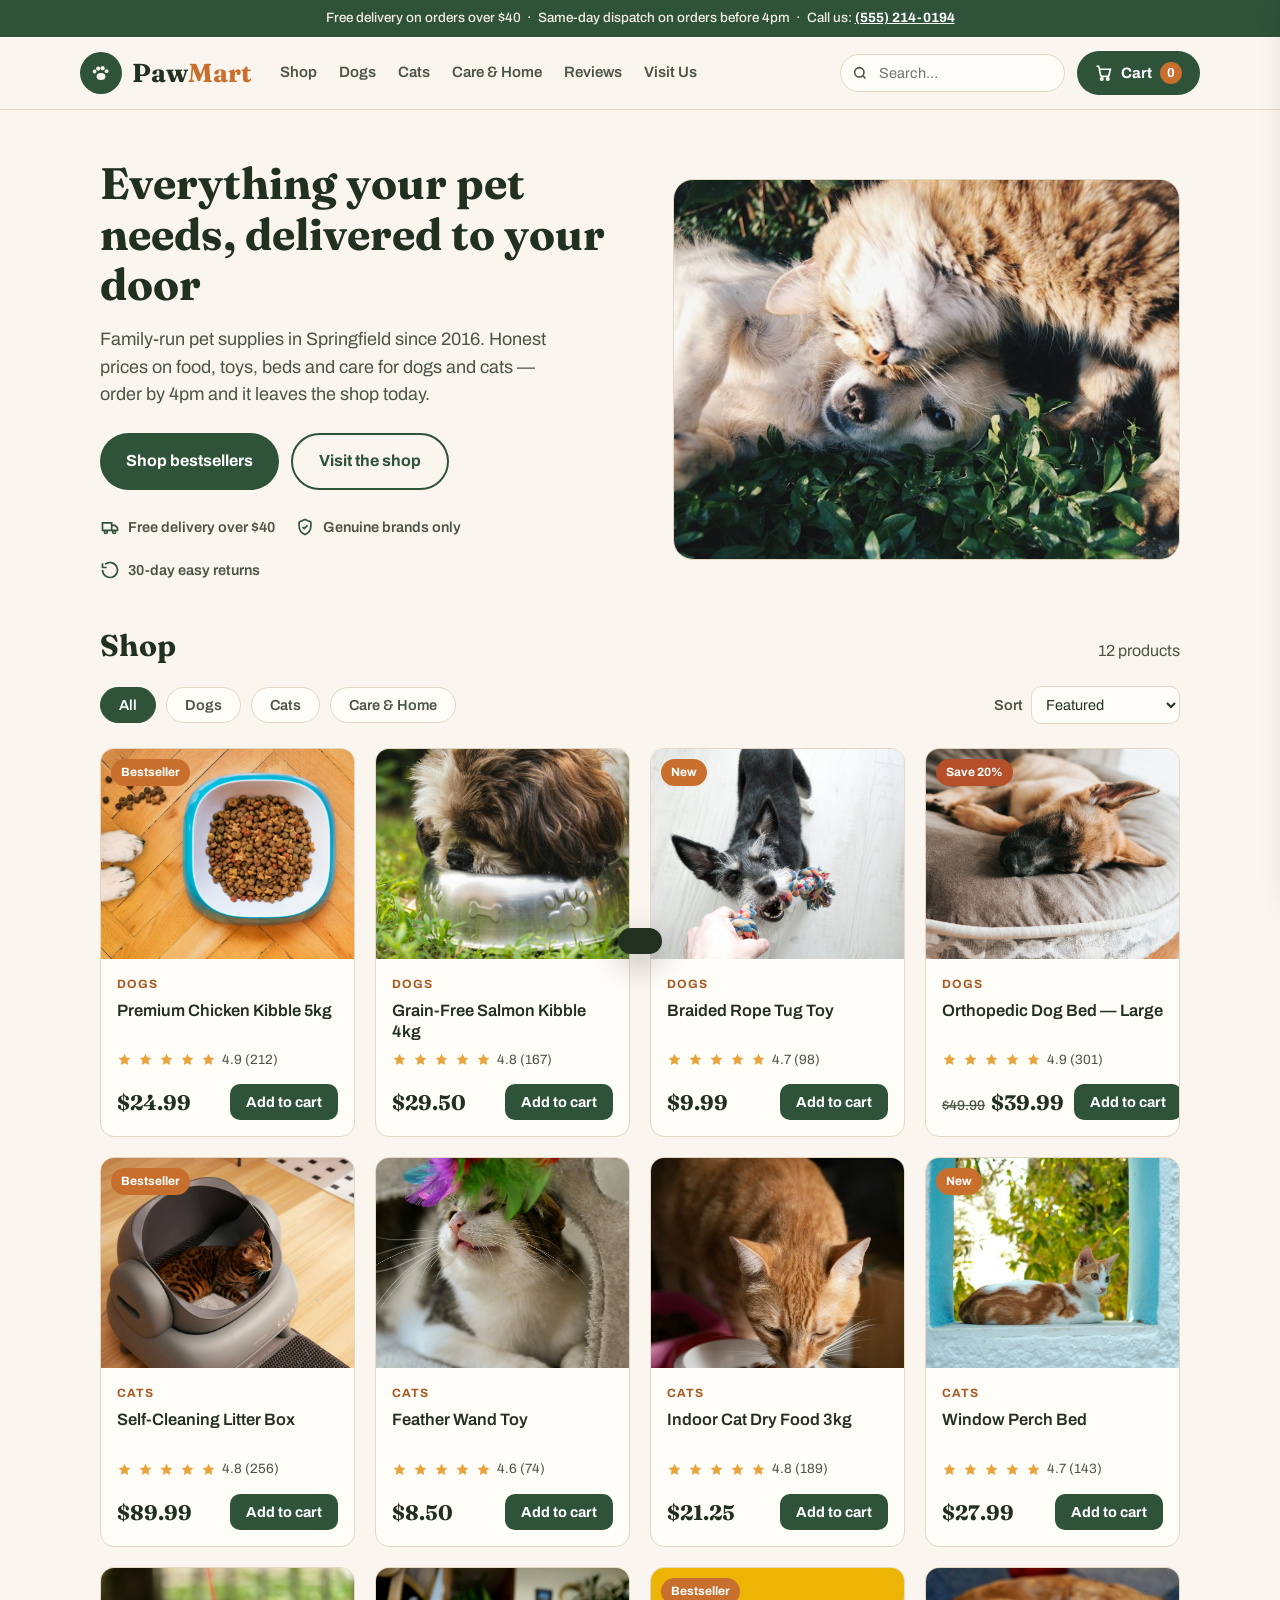
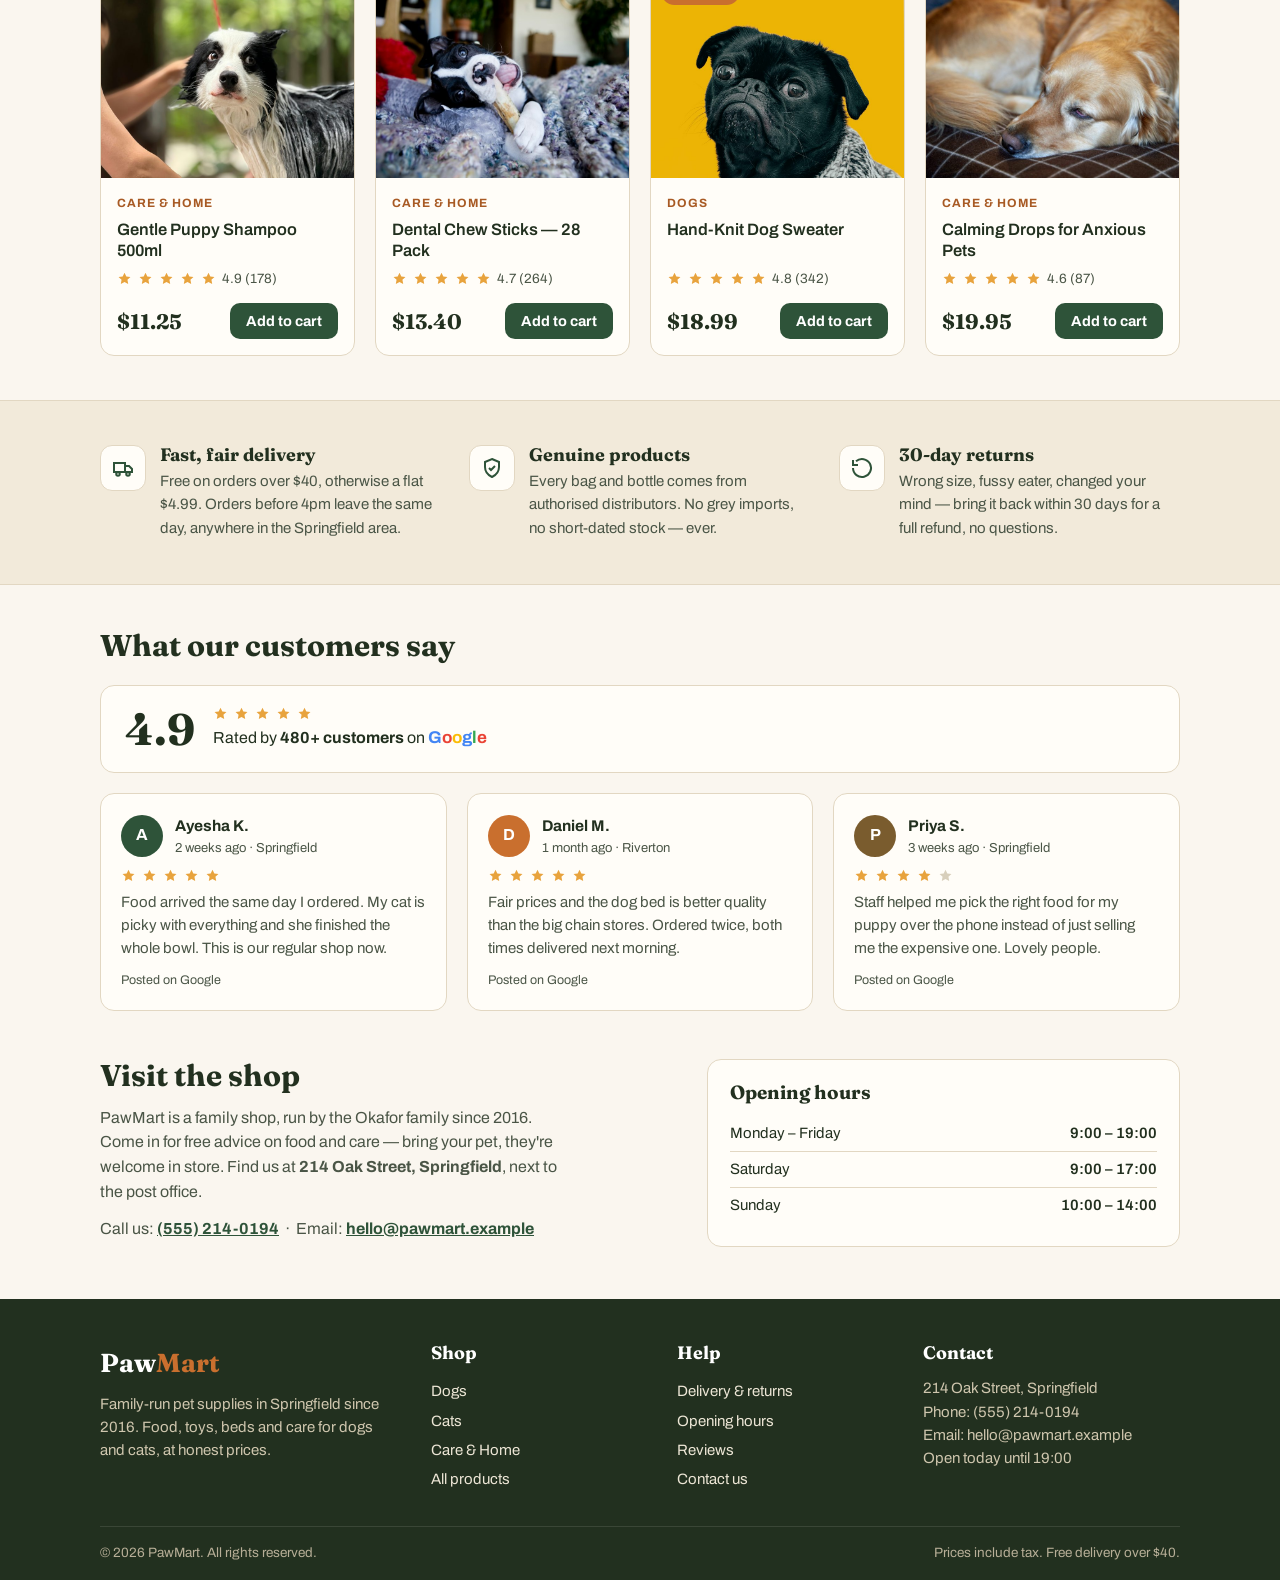
==== commit d799f65d: "Mobile fixes (stacked price rows, search fits) + real feather-wand photo for Feather Wand Toy (viewe" ====
--- a/index.html
+++ b/index.html
@@ -203,6 +203,10 @@
 }
 @media (max-width:600px){
   .pcard .ph{height:150px}
+  .searchbox{flex:1 1 auto}
+  .searchbox input{width:100%}
+  .prow{flex-direction:column;align-items:stretch;gap:8px}
+  .prow .addbtn{text-align:center}
   .grid{grid-template-columns:repeat(2,1fr);gap:12px}
   .searchbox input{width:150px}
   .head-in{flex-wrap:wrap}
@@ -228,7 +232,7 @@
     <div class="head-tools">
       <div class="searchbox">
         <svg width="16" height="16" viewBox="0 0 24 24" fill="none" stroke="#4A5546" stroke-width="2.4"><circle cx="11" cy="11" r="7"/><path d="M20 20l-3.8-3.8"/></svg>
-        <input id="search" type="search" placeholder="Search the shop…" aria-label="Search products">
+        <input id="search" type="search" placeholder="Search…" aria-label="Search products">
       </div>
       <button class="cartbtn" id="openCart" aria-label="Open cart">
         <svg width="18" height="18" viewBox="0 0 24 24" fill="none" stroke="#fff" stroke-width="2.2"><circle cx="9" cy="20" r="1.6"/><circle cx="17" cy="20" r="1.6"/><path d="M2 3h3l2.6 12.4a1.5 1.5 0 0 0 1.5 1.1h7.9a1.5 1.5 0 0 0 1.5-1.2L20.5 7H6"/></svg>
@@ -443,7 +447,7 @@
  {id:3, name:'Braided Rope Tug Toy', cat:'dogs', catLabel:'Dogs', price:9.99, rating:4.7, reviews:98, badge:'New', img:'images/p03.jpg', alt:'Dog playing tug with a braided rope toy'},
  {id:4, name:'Orthopedic Dog Bed — Large', cat:'dogs', catLabel:'Dogs', price:39.99, was:49.99, rating:4.9, reviews:301, badge:'Save 20%', sale:true, img:'images/p04.jpg', alt:'Dog sleeping on a cushioned dog bed'},
  {id:5, name:'Self-Cleaning Litter Box', cat:'cats', catLabel:'Cats', price:89.99, rating:4.8, reviews:256, badge:'Bestseller', img:'images/p05.jpg', alt:'Bengal cat inside a self-cleaning litter box'},
- {id:6, name:'Feather Wand Toy', cat:'cats', catLabel:'Cats', price:8.50, rating:4.6, reviews:74, badge:'', img:'images/p06.jpg', alt:'Kitten playing indoors'},
+ {id:6, name:'Feather Wand Toy', cat:'cats', catLabel:'Cats', price:8.50, rating:4.6, reviews:74, badge:'', img:'images/p06.jpg', alt:'Cat playing with a feather wand toy'},
  {id:7, name:'Indoor Cat Dry Food 3kg', cat:'cats', catLabel:'Cats', price:21.25, rating:4.8, reviews:189, badge:'', img:'images/p07.jpg', alt:'Ginger cat eating dry food from a bowl'},
  {id:8, name:'Window Perch Bed', cat:'cats', catLabel:'Cats', price:27.99, rating:4.7, reviews:143, badge:'New', img:'images/p08.jpg', alt:'Cat lounging in a sunny window opening'},
  {id:9, name:'Gentle Puppy Shampoo 500ml', cat:'care', catLabel:'Care & Home', price:11.25, rating:4.9, reviews:178, badge:'', img:'images/p09.jpg', alt:'Wet dog being washed with soap suds'},
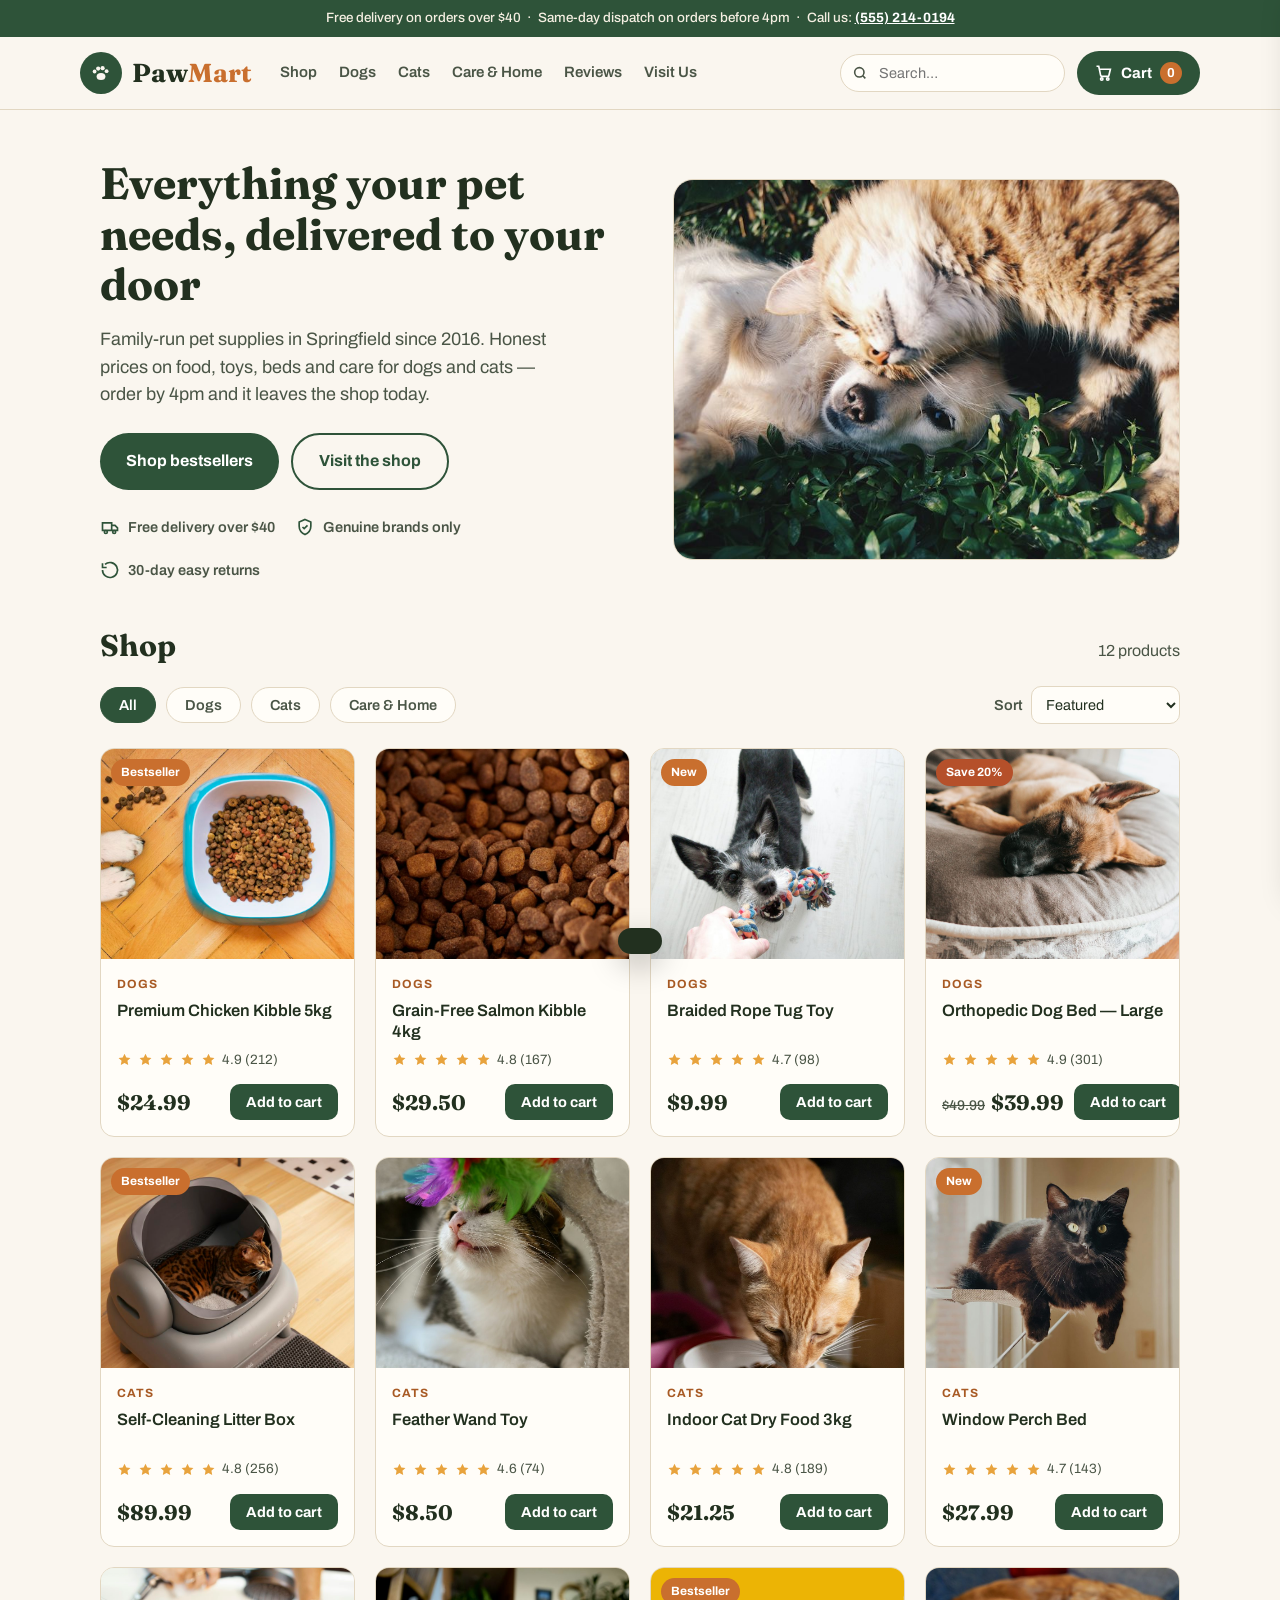
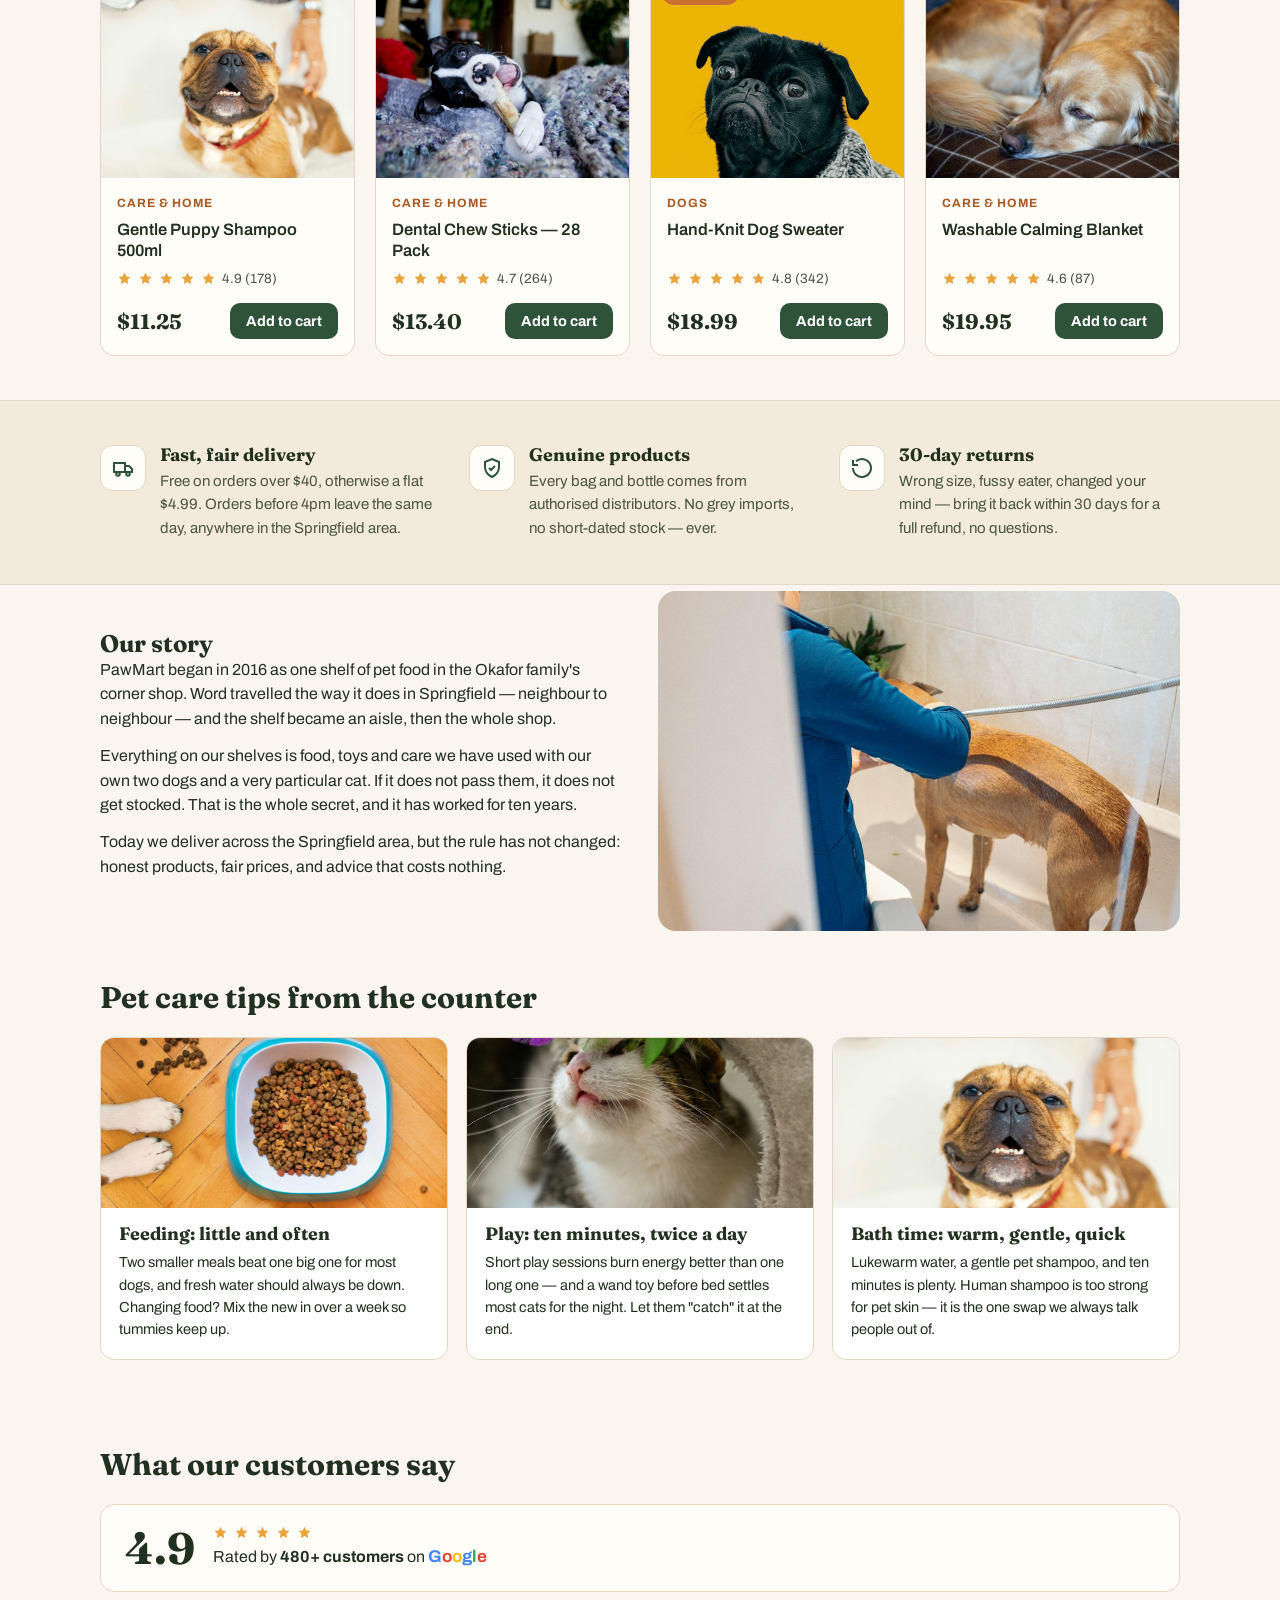
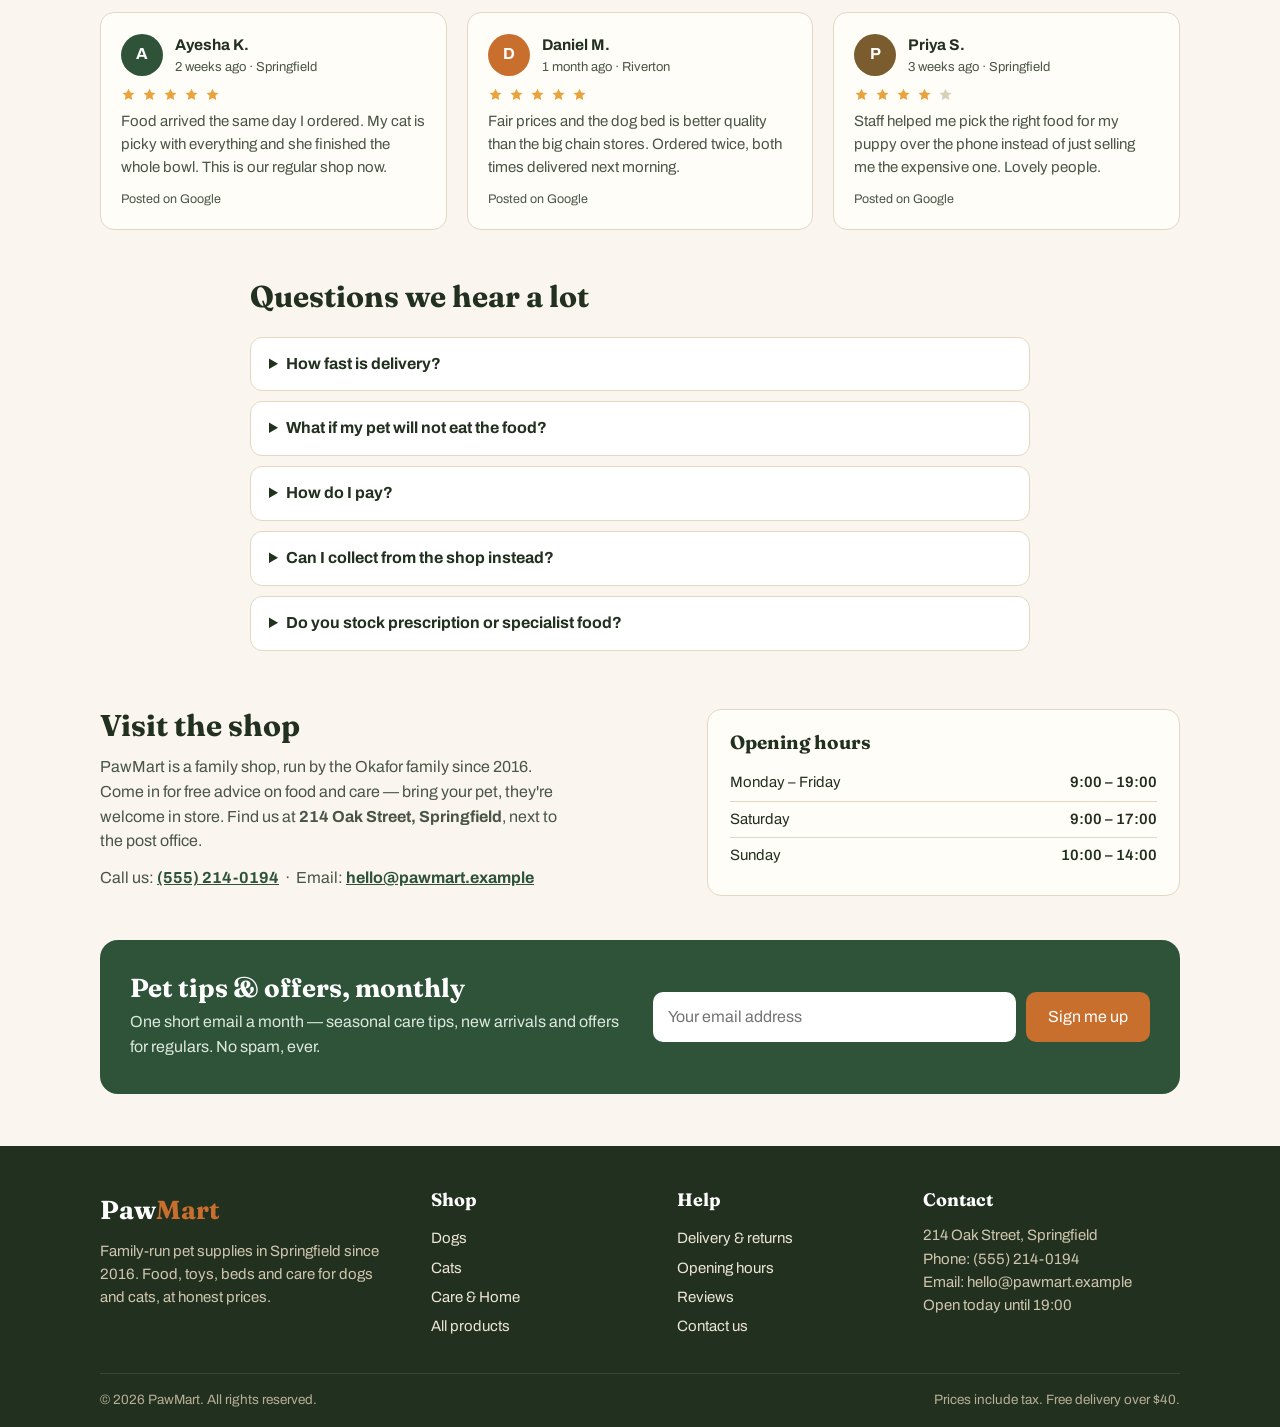
==== commit 081f1e3d: "Strict photo pass 2: kibble close-up, real window hammock, foam bath; Calming Drops renamed Washable" ====
--- a/index.html
+++ b/index.html
@@ -109,6 +109,24 @@
 .gword{font-weight:700;font-size:17px}
 .gword .g1{color:#4285F4}.gword .g2{color:#EA4335}.gword .g3{color:#FBBC05}.gword .g4{color:#4285F4}.gword .g5{color:#34A853}.gword .g6{color:#EA4335}
 .rev-grid{display:grid;grid-template-columns:repeat(3,1fr);gap:20px}
+.story-grid{display:grid;grid-template-columns:1fr 1fr;gap:36px;align-items:center}
+.story-grid img{width:100%;height:340px;object-fit:cover;border-radius:18px}
+.story-grid p{color:var(--muted);margin-bottom:12px}
+.tips-grid{display:grid;grid-template-columns:repeat(3,1fr);gap:18px}
+.tip{background:#fff;border:1px solid var(--line);border-radius:14px;overflow:hidden}
+.tip img{width:100%;height:170px;object-fit:cover}
+.tip .tb{padding:16px 18px 18px}
+.tip h3{font-size:18px;margin-bottom:6px}
+.tip p{color:var(--muted);font-size:14.5px}
+.faq details{background:#fff;border:1px solid var(--line);border-radius:12px;padding:14px 18px;margin-bottom:10px}
+.faq summary{font-weight:700;cursor:pointer;font-size:16px}
+.faq details p{color:var(--muted);margin-top:8px;font-size:15px}
+.news{background:var(--leaf);border-radius:18px;padding:34px 30px;display:flex;gap:26px;align-items:center;flex-wrap:wrap}
+.news h2{color:#fff;font-size:26px}
+.news p{color:#DCE8DC}
+.news form{display:flex;gap:10px;flex:1;min-width:260px}
+.news input{flex:1;padding:13px 15px;border-radius:10px;border:none;font:inherit;min-width:0}
+.news button{background:var(--clay);color:#fff;border:none;padding:13px 22px;border-radius:10px;font-weight:700;font:inherit;cursor:pointer;white-space:nowrap}
 .rev{background:var(--card);border:1px solid var(--line);border-radius:var(--r);padding:20px}
 .rev-head{display:flex;align-items:center;gap:12px;margin-bottom:10px}
 .avatar{width:42px;height:42px;border-radius:50%;background:var(--leaf);color:#fff;font-weight:700;display:flex;align-items:center;justify-content:center;font-size:16px}
@@ -198,6 +216,9 @@
   .hero{padding:32px 0}
   .hero h1{font-size:34px}
   .rev-grid,.info-grid{grid-template-columns:1fr}
+  .story-grid{grid-template-columns:1fr}
+  .tips-grid{grid-template-columns:1fr}
+  .news form{flex:1 1 100%}
   .visit-in{grid-template-columns:1fr}
   .foot-grid{grid-template-columns:1fr 1fr}
 }
@@ -305,6 +326,31 @@
       <div class="info-item">
         <div class="ic"><svg width="24" height="24" viewBox="0 0 24 24" fill="none" stroke="#2E5339" stroke-width="2"><path d="M3 12a9 9 0 1 0 3-6.7M3 4v5h5"/></svg></div>
         <div><h3>30-day returns</h3><p>Wrong size, fussy eater, changed your mind — bring it back within 30 days for a full refund, no questions.</p></div>
+      </div>
+    </div>
+  </section>
+
+  <!-- STORY -->
+  <section id="story" style="padding-top:6px">
+    <div class="wrap story-grid">
+      <div>
+        <h2 class="sec">Our story</h2>
+        <p>PawMart began in 2016 as one shelf of pet food in the Okafor family's corner shop. Word travelled the way it does in Springfield — neighbour to neighbour — and the shelf became an aisle, then the whole shop.</p>
+        <p>Everything on our shelves is food, toys and care we have used with our own two dogs and a very particular cat. If it does not pass them, it does not get stocked. That is the whole secret, and it has worked for ten years.</p>
+        <p>Today we deliver across the Springfield area, but the rule has not changed: honest products, fair prices, and advice that costs nothing.</p>
+      </div>
+      <img src="images/story.jpg" alt="Washing a dog with care at bath time" onerror="imgFallback(this)">
+    </div>
+  </section>
+
+  <!-- TIPS -->
+  <section id="tips" style="padding-top:6px">
+    <div class="wrap">
+      <div class="sec-head"><h2 class="sec">Pet care tips from the counter</h2></div>
+      <div class="tips-grid">
+        <div class="tip"><img src="images/p01.jpg" alt="Bowl of kibble" onerror="imgFallback(this)"><div class="tb"><h3>Feeding: little and often</h3><p>Two smaller meals beat one big one for most dogs, and fresh water should always be down. Changing food? Mix the new in over a week so tummies keep up.</p></div></div>
+        <div class="tip"><img src="images/p06.jpg" alt="Cat playing with a feather wand toy" onerror="imgFallback(this)"><div class="tb"><h3>Play: ten minutes, twice a day</h3><p>Short play sessions burn energy better than one long one — and a wand toy before bed settles most cats for the night. Let them "catch" it at the end.</p></div></div>
+        <div class="tip"><img src="images/p09.jpg" alt="Dog in a foamy bath being washed" onerror="imgFallback(this)"><div class="tb"><h3>Bath time: warm, gentle, quick</h3><p>Lukewarm water, a gentle pet shampoo, and ten minutes is plenty. Human shampoo is too strong for pet skin — it is the one swap we always talk people out of.</p></div></div>
       </div>
     </div>
   </section>
@@ -343,6 +389,18 @@
     </div>
   </section>
 
+  <!-- FAQ -->
+  <section id="faq" class="faq" style="padding-top:6px">
+    <div class="wrap" style="max-width:820px">
+      <div class="sec-head"><h2 class="sec">Questions we hear a lot</h2></div>
+      <details><summary>How fast is delivery?</summary><p>Order before 4pm and it leaves the shop the same day, anywhere in the Springfield area. Most orders arrive the same evening or the next morning. Delivery is a flat $4.99, and free on orders over $40.</p></details>
+      <details><summary>What if my pet will not eat the food?</summary><p>Bring it back within 30 days — opened or not — for a full refund or a swap. Fussy eaters are a fact of life; you should not be the one paying for them.</p></details>
+      <details><summary>How do I pay?</summary><p>Cash on delivery, or card at checkout. Whichever suits you — there is no extra charge for either.</p></details>
+      <details><summary>Can I collect from the shop instead?</summary><p>Of course. Order as usual, choose to collect, and we will have it bagged at the counter at 214 Oak Street. We are open until 7pm on weekdays.</p></details>
+      <details><summary>Do you stock prescription or specialist food?</summary><p>We keep the common specialist lines in store. If your vet has named a specific one, call us on (555) 214-0194 and we will order it in — usually within two days.</p></details>
+    </div>
+  </section>
+
   <!-- VISIT -->
   <section id="visit" class="visit" style="padding-top:4px">
     <div class="wrap visit-in">
@@ -361,6 +419,20 @@
       </div>
     </div>
   </section>
+  <!-- NEWSLETTER -->
+  <div class="wrap" style="padding-bottom:44px">
+    <div class="news">
+      <div style="flex:1;min-width:240px">
+        <h2 class="sec" style="margin-bottom:6px">Pet tips &amp; offers, monthly</h2>
+        <p>One short email a month — seasonal care tips, new arrivals and offers for regulars. No spam, ever.</p>
+      </div>
+      <form id="newsForm" onsubmit="return newsSubmit(event)">
+        <input type="email" id="newsEmail" placeholder="Your email address" aria-label="Email address for newsletter">
+        <button type="submit">Sign me up</button>
+      </form>
+      <p id="newsMsg" style="flex:1 1 100%;color:#fff;font-weight:600;display:none;margin:0"></p>
+    </div>
+  </div>
 </main>
 
 <footer id="contact">
@@ -443,17 +515,17 @@
 const U = id => 'https://images.unsplash.com/' + id + '?auto=format&fit=crop&w=800&q=60';
 const PRODUCTS = [
  {id:1, name:'Premium Chicken Kibble 5kg', cat:'dogs', catLabel:'Dogs', price:24.99, rating:4.9, reviews:212, badge:'Bestseller', img:'images/p01.jpg', alt:'Dog eating from a bowl of kibble'},
- {id:2, name:'Grain-Free Salmon Kibble 4kg', cat:'dogs', catLabel:'Dogs', price:29.50, rating:4.8, reviews:167, badge:'', img:'images/p02.jpg', alt:'Dog eating from a steel bowl on grass'},
+ {id:2, name:'Grain-Free Salmon Kibble 4kg', cat:'dogs', catLabel:'Dogs', price:29.50, rating:4.8, reviews:167, badge:'', img:'images/p02.jpg', alt:'Close-up of dry kibble pieces'},
  {id:3, name:'Braided Rope Tug Toy', cat:'dogs', catLabel:'Dogs', price:9.99, rating:4.7, reviews:98, badge:'New', img:'images/p03.jpg', alt:'Dog playing tug with a braided rope toy'},
  {id:4, name:'Orthopedic Dog Bed — Large', cat:'dogs', catLabel:'Dogs', price:39.99, was:49.99, rating:4.9, reviews:301, badge:'Save 20%', sale:true, img:'images/p04.jpg', alt:'Dog sleeping on a cushioned dog bed'},
  {id:5, name:'Self-Cleaning Litter Box', cat:'cats', catLabel:'Cats', price:89.99, rating:4.8, reviews:256, badge:'Bestseller', img:'images/p05.jpg', alt:'Bengal cat inside a self-cleaning litter box'},
  {id:6, name:'Feather Wand Toy', cat:'cats', catLabel:'Cats', price:8.50, rating:4.6, reviews:74, badge:'', img:'images/p06.jpg', alt:'Cat playing with a feather wand toy'},
  {id:7, name:'Indoor Cat Dry Food 3kg', cat:'cats', catLabel:'Cats', price:21.25, rating:4.8, reviews:189, badge:'', img:'images/p07.jpg', alt:'Ginger cat eating dry food from a bowl'},
- {id:8, name:'Window Perch Bed', cat:'cats', catLabel:'Cats', price:27.99, rating:4.7, reviews:143, badge:'New', img:'images/p08.jpg', alt:'Cat lounging in a sunny window opening'},
- {id:9, name:'Gentle Puppy Shampoo 500ml', cat:'care', catLabel:'Care & Home', price:11.25, rating:4.9, reviews:178, badge:'', img:'images/p09.jpg', alt:'Wet dog being washed with soap suds'},
+ {id:8, name:'Window Perch Bed', cat:'cats', catLabel:'Cats', price:27.99, rating:4.7, reviews:143, badge:'New', img:'images/p08.jpg', alt:'Cat resting on a window hammock perch'},
+ {id:9, name:'Gentle Puppy Shampoo 500ml', cat:'care', catLabel:'Care & Home', price:11.25, rating:4.9, reviews:178, badge:'', img:'images/p09.jpg', alt:'Dog in a foamy bath being washed'},
  {id:10, name:'Dental Chew Sticks — 28 Pack', cat:'care', catLabel:'Care & Home', price:13.40, rating:4.7, reviews:264, badge:'', img:'images/p10.jpg', alt:'Puppy chewing a dental chew stick'},
  {id:11, name:'Hand-Knit Dog Sweater', cat:'dogs', catLabel:'Dogs', price:18.99, rating:4.8, reviews:342, badge:'Bestseller', img:'images/p11.jpg', alt:'Pug wearing a hand-knit sweater'},
- {id:12, name:'Calming Drops for Anxious Pets', cat:'care', catLabel:'Care & Home', price:19.95, rating:4.6, reviews:87, badge:'', img:'images/p12.jpg', alt:'Golden retriever sleeping peacefully on a sofa'}
+ {id:12, name:'Washable Calming Blanket', cat:'care', catLabel:'Care & Home', price:19.95, rating:4.6, reviews:87, badge:'', img:'images/p12.jpg', alt:'Dog sleeping peacefully on a soft blanket'}
 ];
 const FREE_OVER = 40, DELIVERY_FEE = 4.99;
 const money = n => '$' + n.toFixed(2);
@@ -594,6 +666,15 @@
 document.getElementById('successClose').addEventListener('click', () => modal.classList.remove('open'));
 
 let toastTimer;
+function newsSubmit(e){
+  e.preventDefault();
+  var em=document.getElementById('newsEmail').value.trim();
+  var msg=document.getElementById('newsMsg');
+  if(!/^[^@\s]+@[^@\s]+\.[^@\s]+$/.test(em)){ msg.style.display='block'; msg.textContent='Please enter a valid email address.'; return false; }
+  document.getElementById('newsForm').style.display='none';
+  msg.style.display='block'; msg.textContent='Thank you — you are on the list. First tips email arrives at the start of next month.';
+  return false;
+}
 function toast(msg){ const t=document.getElementById('toast'); t.textContent=msg; t.classList.add('show'); clearTimeout(toastTimer); toastTimer=setTimeout(()=>t.classList.remove('show'), 1800); }
 
 render(); syncCart();
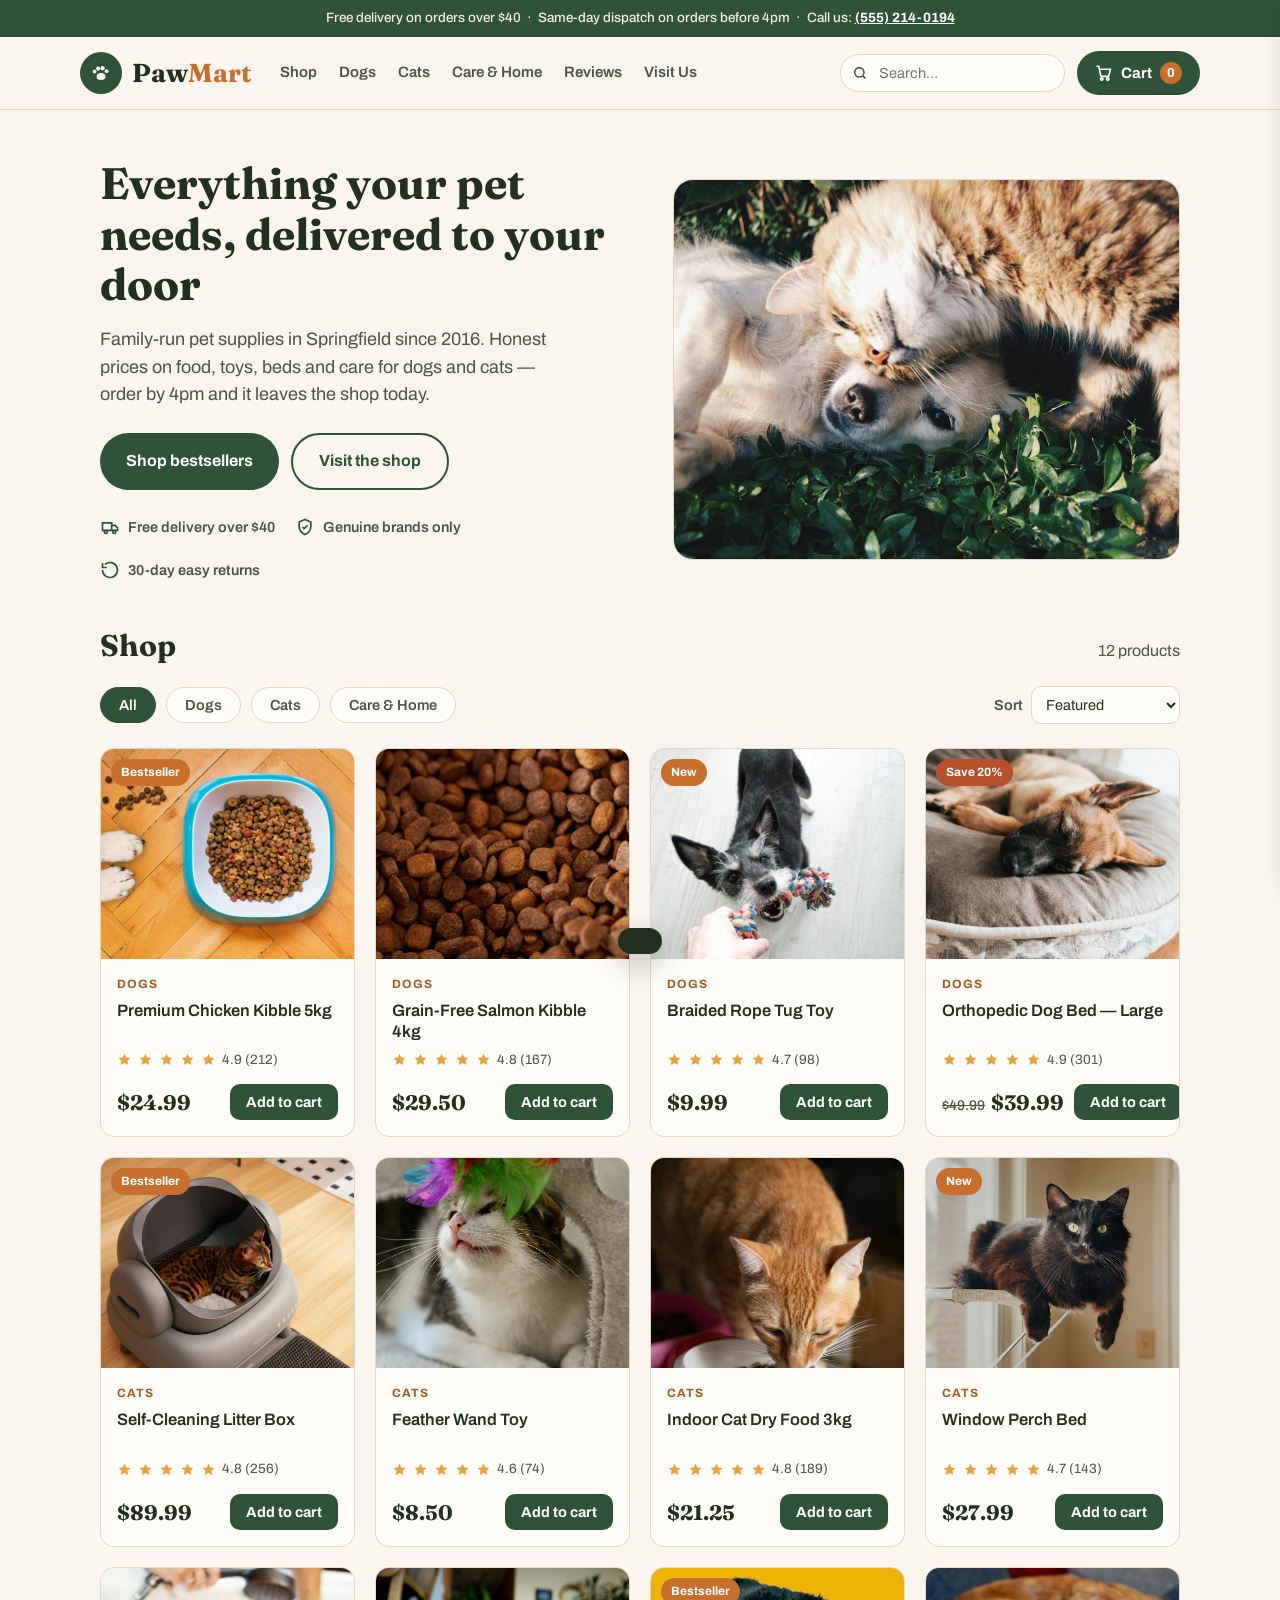
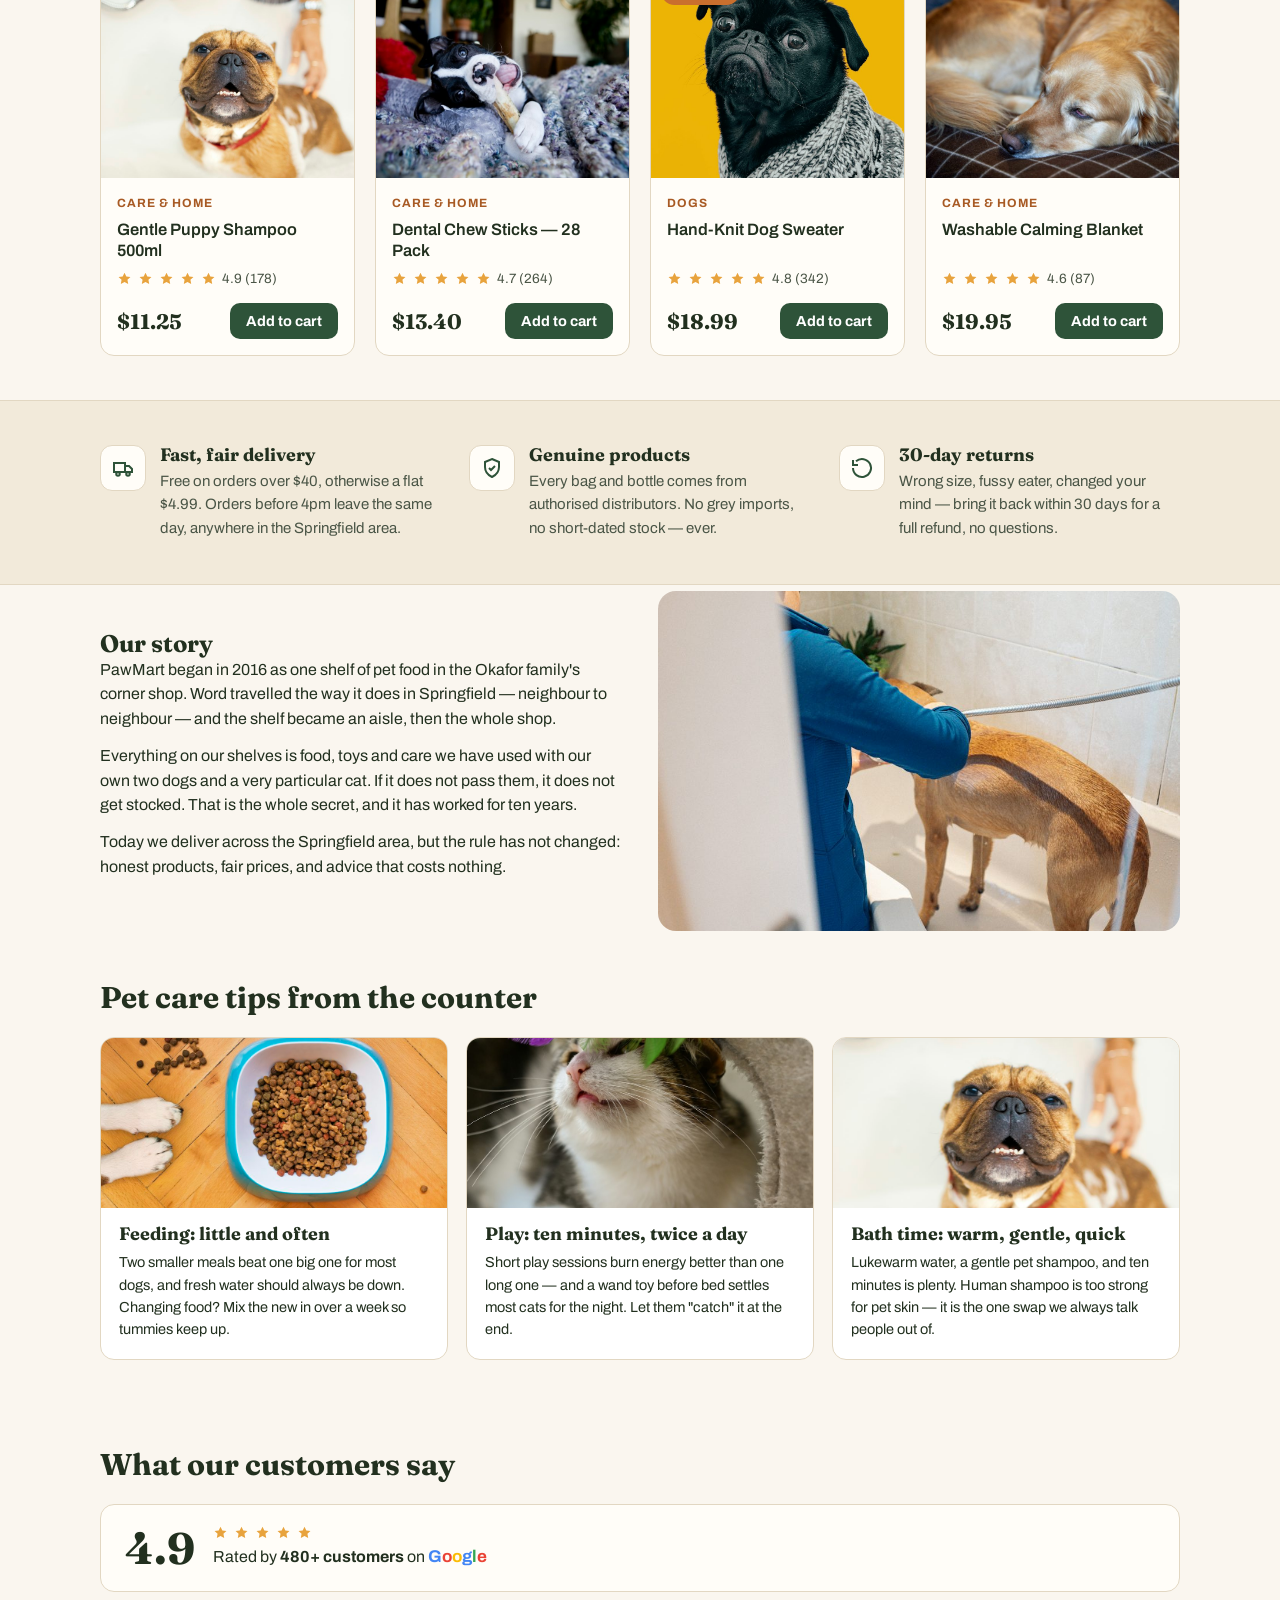
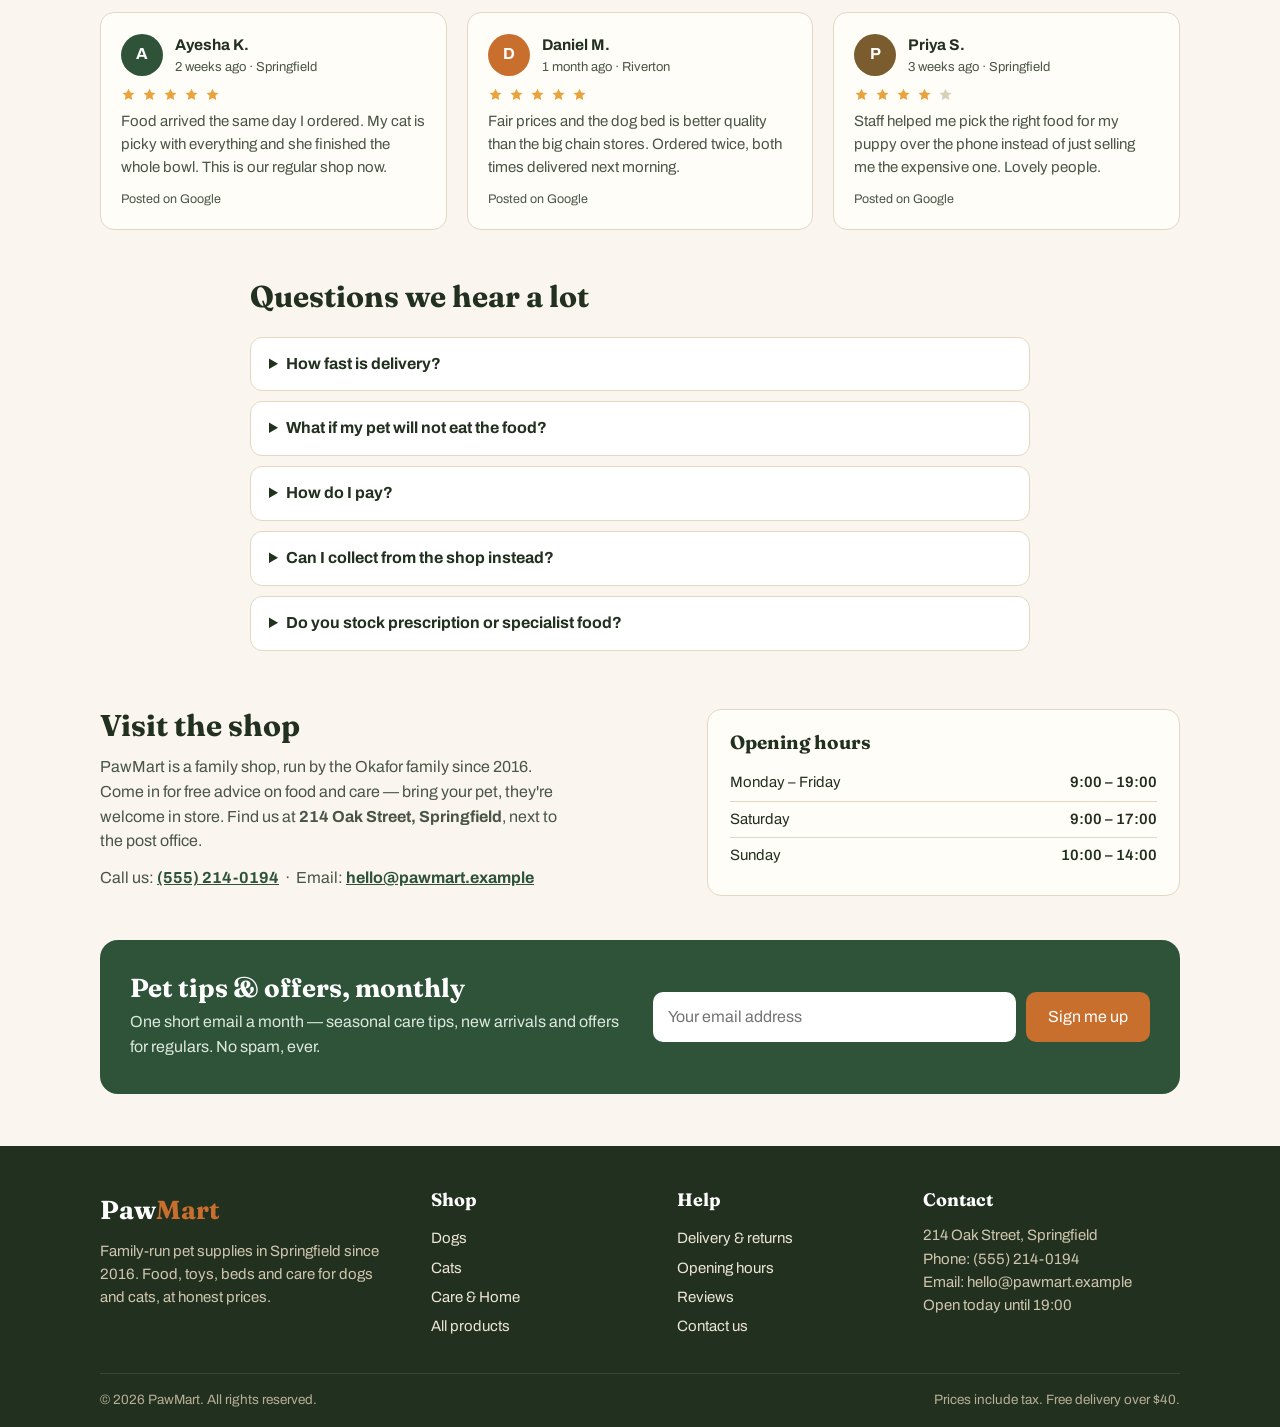
==== commit 64d2c491: "Sweater card crop fixed: per-product object-position support, pug photo reframed so the hand-knit sw" ====
--- a/index.html
+++ b/index.html
@@ -524,7 +524,7 @@
  {id:8, name:'Window Perch Bed', cat:'cats', catLabel:'Cats', price:27.99, rating:4.7, reviews:143, badge:'New', img:'images/p08.jpg', alt:'Cat resting on a window hammock perch'},
  {id:9, name:'Gentle Puppy Shampoo 500ml', cat:'care', catLabel:'Care & Home', price:11.25, rating:4.9, reviews:178, badge:'', img:'images/p09.jpg', alt:'Dog in a foamy bath being washed'},
  {id:10, name:'Dental Chew Sticks — 28 Pack', cat:'care', catLabel:'Care & Home', price:13.40, rating:4.7, reviews:264, badge:'', img:'images/p10.jpg', alt:'Puppy chewing a dental chew stick'},
- {id:11, name:'Hand-Knit Dog Sweater', cat:'dogs', catLabel:'Dogs', price:18.99, rating:4.8, reviews:342, badge:'Bestseller', img:'images/p11.jpg', alt:'Pug wearing a hand-knit sweater'},
+ {id:11, name:'Hand-Knit Dog Sweater', cat:'dogs', catLabel:'Dogs', price:18.99, rating:4.8, reviews:342, badge:'Bestseller', img:'images/p11.jpg', pos:'50% 88%', alt:'Pug wearing a hand-knit sweater'},
  {id:12, name:'Washable Calming Blanket', cat:'care', catLabel:'Care & Home', price:19.95, rating:4.6, reviews:87, badge:'', img:'images/p12.jpg', alt:'Dog sleeping peacefully on a soft blanket'}
 ];
 const FREE_OVER = 40, DELIVERY_FEE = 4.99;
@@ -550,7 +550,7 @@
   if(!list.length){ grid.innerHTML = '<div class="noresults">No products match your search. Try a different word or category.</div>'; return; }
   grid.innerHTML = list.map(p => `
    <article class="pcard">
-     <div class="ph"><img src="${p.img}" alt="${p.alt}" onerror="imgFallback(this)">${p.badge ? `<span class="badge${p.sale ? ' sale' : ''}">${p.badge}</span>` : ''}</div>
+     <div class="ph"><img src="${p.img}" alt="${p.alt}" style="object-position:${p.pos||'50% 50%'}" onerror="imgFallback(this)">${p.badge ? `<span class="badge${p.sale ? ' sale' : ''}">${p.badge}</span>` : ''}</div>
      <div class="pbody">
        <div class="pcat">${p.catLabel}</div>
        <div class="pname">${p.name}</div>
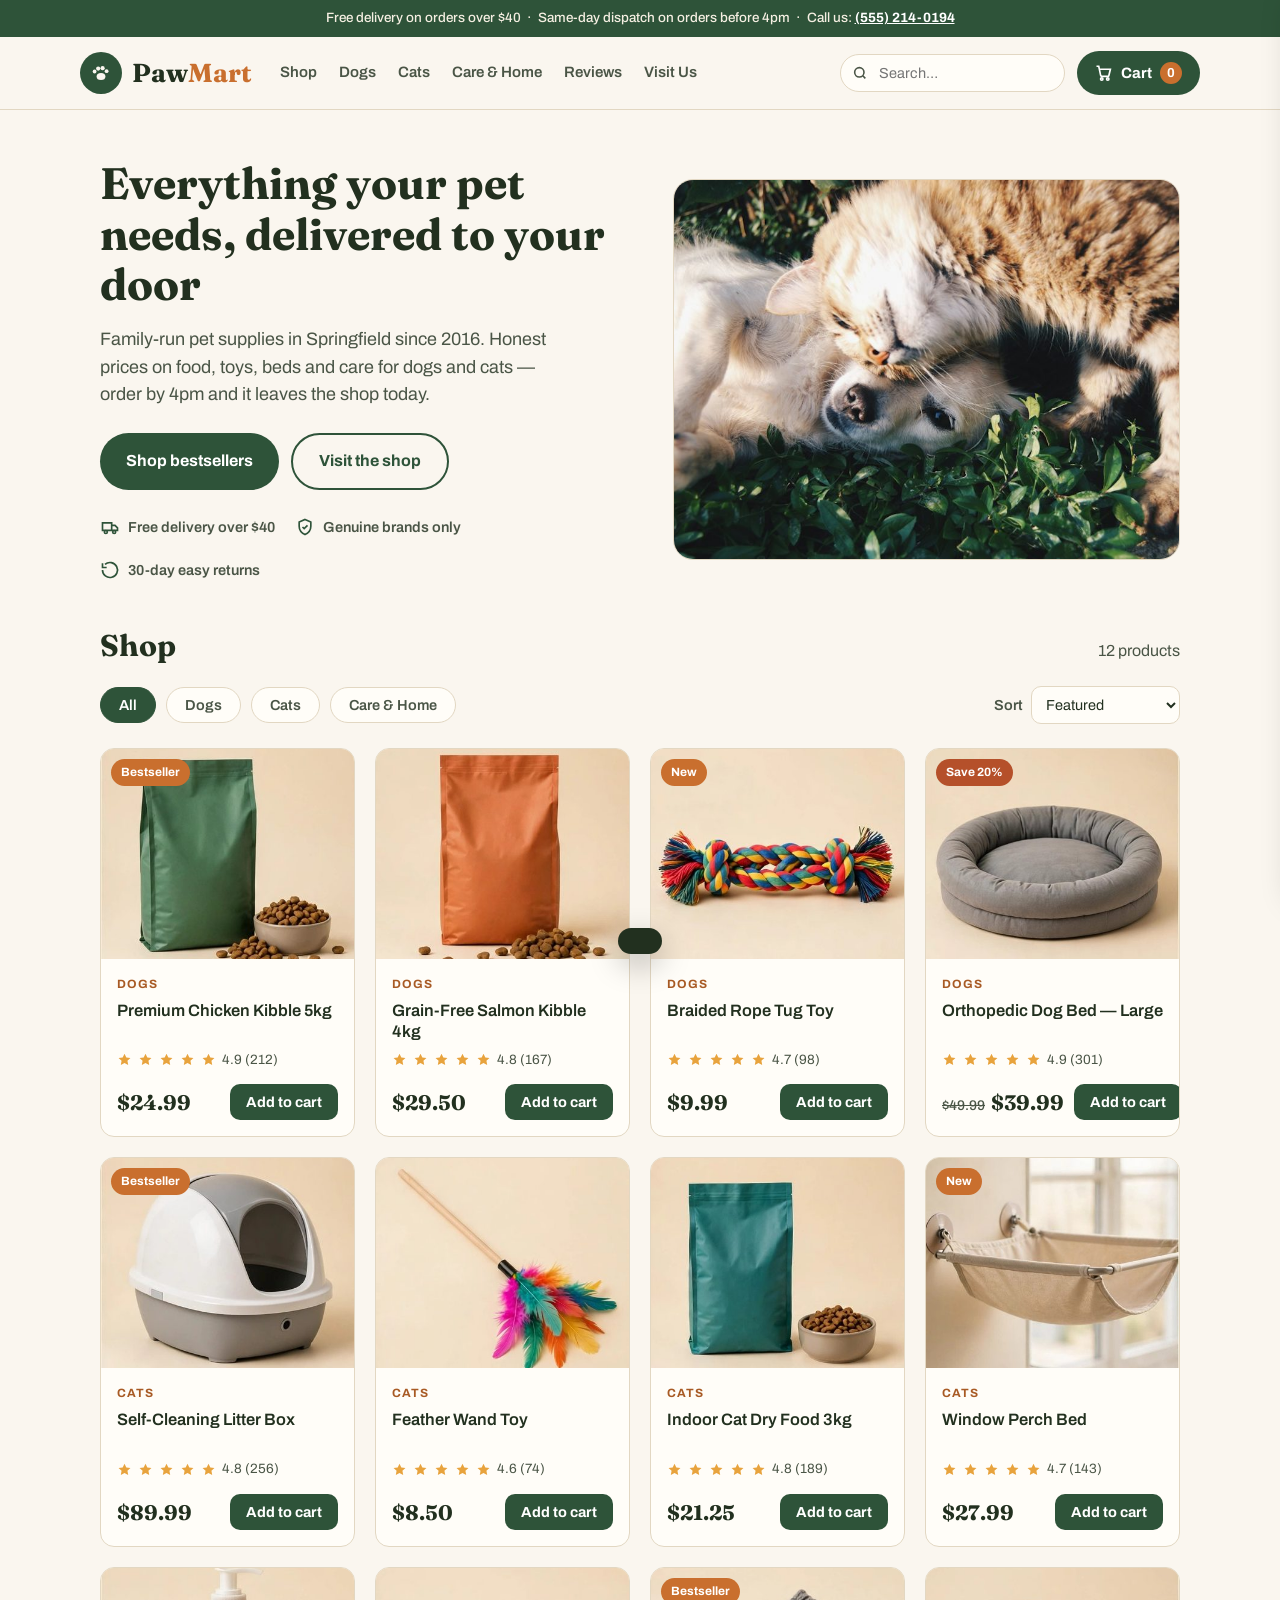
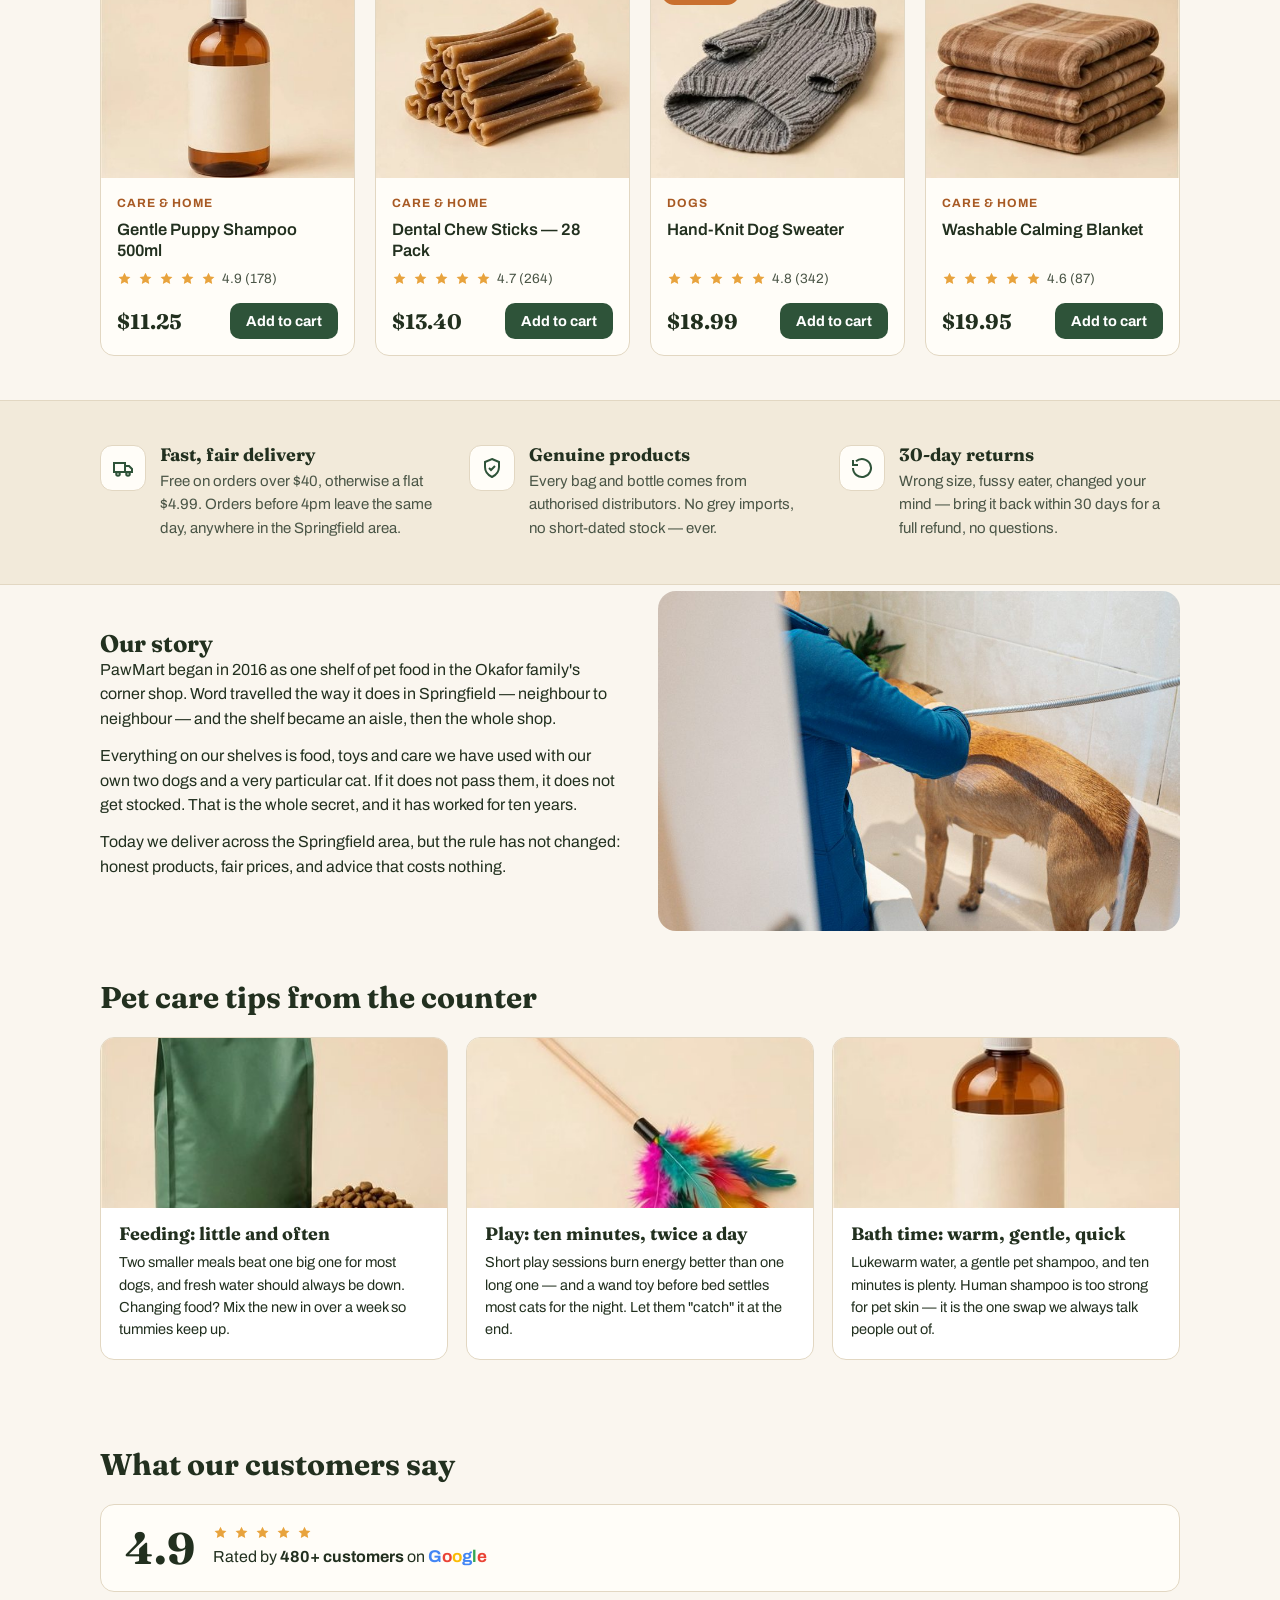
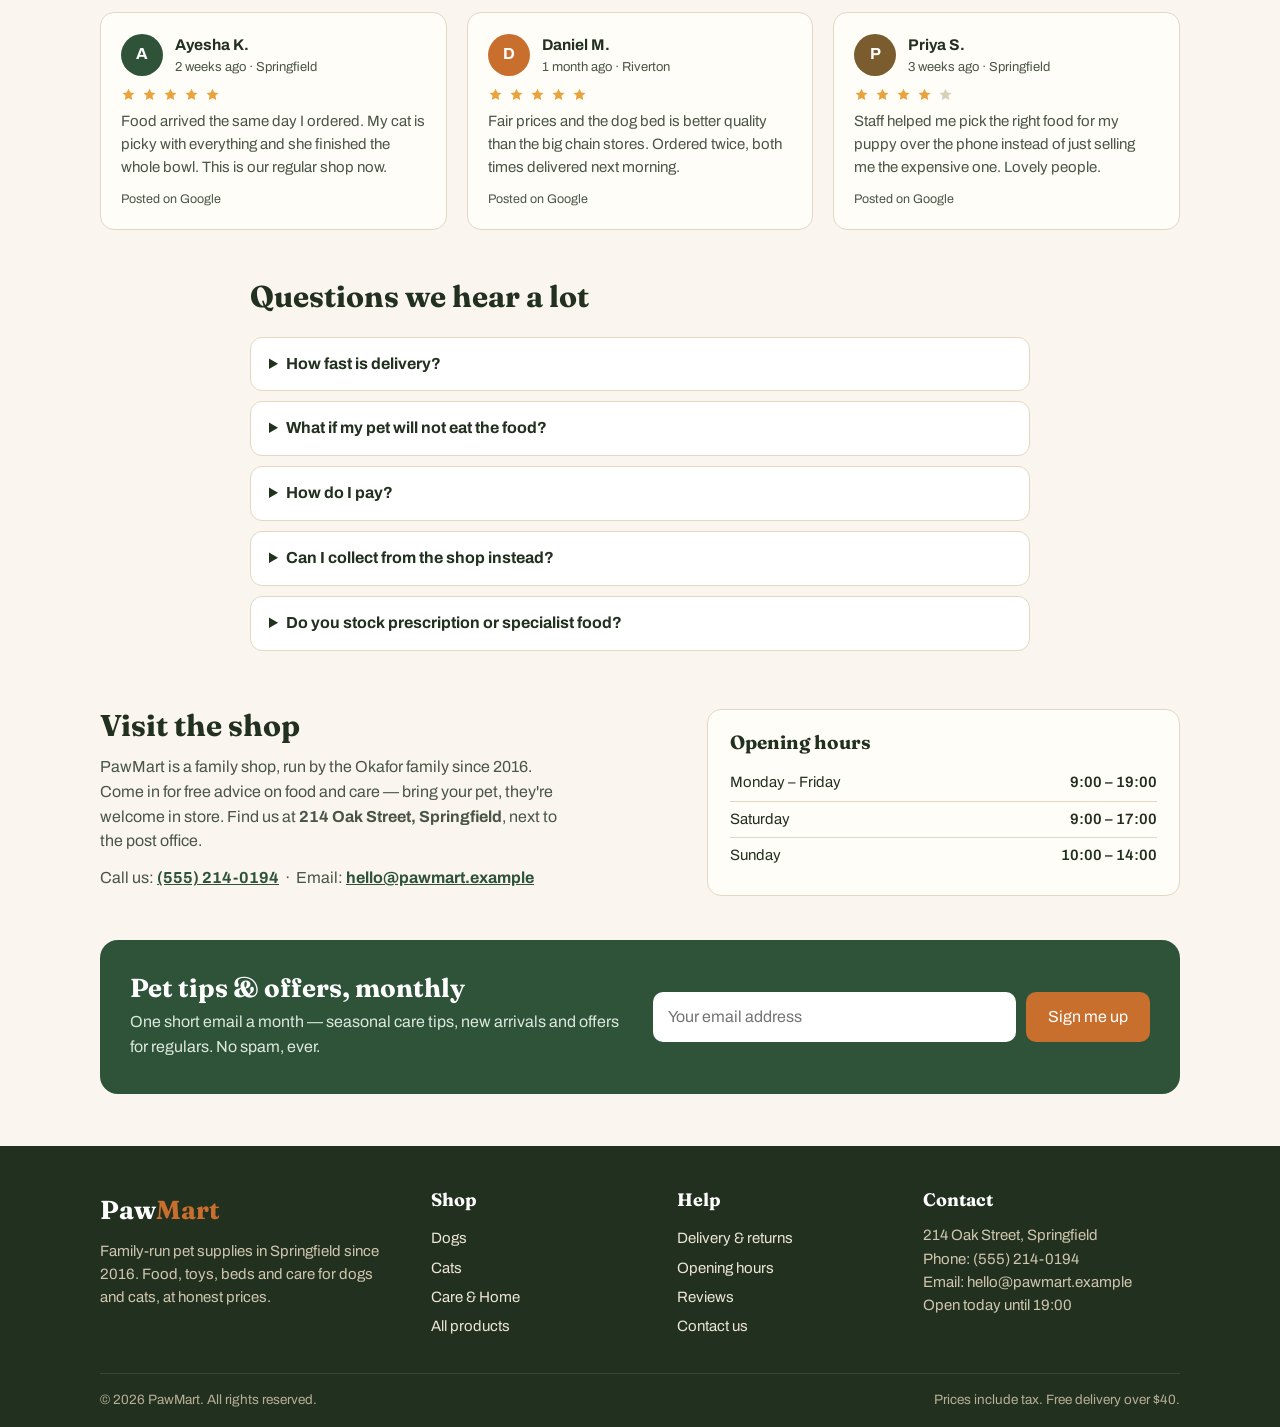
==== commit c9712af7: "Product photos GENERATED as a consistent studio set: all 12 cards now show the object itself (bags, " ====
--- a/index.html
+++ b/index.html
@@ -514,18 +514,18 @@
 
 const U = id => 'https://images.unsplash.com/' + id + '?auto=format&fit=crop&w=800&q=60';
 const PRODUCTS = [
- {id:1, name:'Premium Chicken Kibble 5kg', cat:'dogs', catLabel:'Dogs', price:24.99, rating:4.9, reviews:212, badge:'Bestseller', img:'images/p01.jpg', alt:'Dog eating from a bowl of kibble'},
- {id:2, name:'Grain-Free Salmon Kibble 4kg', cat:'dogs', catLabel:'Dogs', price:29.50, rating:4.8, reviews:167, badge:'', img:'images/p02.jpg', alt:'Close-up of dry kibble pieces'},
- {id:3, name:'Braided Rope Tug Toy', cat:'dogs', catLabel:'Dogs', price:9.99, rating:4.7, reviews:98, badge:'New', img:'images/p03.jpg', alt:'Dog playing tug with a braided rope toy'},
- {id:4, name:'Orthopedic Dog Bed — Large', cat:'dogs', catLabel:'Dogs', price:39.99, was:49.99, rating:4.9, reviews:301, badge:'Save 20%', sale:true, img:'images/p04.jpg', alt:'Dog sleeping on a cushioned dog bed'},
- {id:5, name:'Self-Cleaning Litter Box', cat:'cats', catLabel:'Cats', price:89.99, rating:4.8, reviews:256, badge:'Bestseller', img:'images/p05.jpg', alt:'Bengal cat inside a self-cleaning litter box'},
- {id:6, name:'Feather Wand Toy', cat:'cats', catLabel:'Cats', price:8.50, rating:4.6, reviews:74, badge:'', img:'images/p06.jpg', alt:'Cat playing with a feather wand toy'},
- {id:7, name:'Indoor Cat Dry Food 3kg', cat:'cats', catLabel:'Cats', price:21.25, rating:4.8, reviews:189, badge:'', img:'images/p07.jpg', alt:'Ginger cat eating dry food from a bowl'},
- {id:8, name:'Window Perch Bed', cat:'cats', catLabel:'Cats', price:27.99, rating:4.7, reviews:143, badge:'New', img:'images/p08.jpg', alt:'Cat resting on a window hammock perch'},
- {id:9, name:'Gentle Puppy Shampoo 500ml', cat:'care', catLabel:'Care & Home', price:11.25, rating:4.9, reviews:178, badge:'', img:'images/p09.jpg', alt:'Dog in a foamy bath being washed'},
- {id:10, name:'Dental Chew Sticks — 28 Pack', cat:'care', catLabel:'Care & Home', price:13.40, rating:4.7, reviews:264, badge:'', img:'images/p10.jpg', alt:'Puppy chewing a dental chew stick'},
- {id:11, name:'Hand-Knit Dog Sweater', cat:'dogs', catLabel:'Dogs', price:18.99, rating:4.8, reviews:342, badge:'Bestseller', img:'images/p11.jpg', pos:'50% 88%', alt:'Pug wearing a hand-knit sweater'},
- {id:12, name:'Washable Calming Blanket', cat:'care', catLabel:'Care & Home', price:19.95, rating:4.6, reviews:87, badge:'', img:'images/p12.jpg', alt:'Dog sleeping peacefully on a soft blanket'}
+ {id:1, name:'Premium Chicken Kibble 5kg', cat:'dogs', catLabel:'Dogs', price:24.99, rating:4.9, reviews:212, badge:'Bestseller', img:'images/p01.jpg', alt:'Unbranded bag of dry dog food with a bowl of kibble'},
+ {id:2, name:'Grain-Free Salmon Kibble 4kg', cat:'dogs', catLabel:'Dogs', price:29.50, rating:4.8, reviews:167, badge:'', img:'images/p02.jpg', alt:'Bag of dry dog kibble with kibble pieces in front'},
+ {id:3, name:'Braided Rope Tug Toy', cat:'dogs', catLabel:'Dogs', price:9.99, rating:4.7, reviews:98, badge:'New', img:'images/p03.jpg', alt:'Colourful braided rope tug toy'},
+ {id:4, name:'Orthopedic Dog Bed — Large', cat:'dogs', catLabel:'Dogs', price:39.99, was:49.99, rating:4.9, reviews:301, badge:'Save 20%', sale:true, img:'images/p04.jpg', alt:'Round grey orthopedic dog bed'},
+ {id:5, name:'Self-Cleaning Litter Box', cat:'cats', catLabel:'Cats', price:89.99, rating:4.8, reviews:256, badge:'Bestseller', img:'images/p05.jpg', alt:'Enclosed self-cleaning cat litter box'},
+ {id:6, name:'Feather Wand Toy', cat:'cats', catLabel:'Cats', price:8.50, rating:4.6, reviews:74, badge:'', img:'images/p06.jpg', alt:'Feather wand cat toy with bright feathers'},
+ {id:7, name:'Indoor Cat Dry Food 3kg', cat:'cats', catLabel:'Cats', price:21.25, rating:4.8, reviews:189, badge:'', img:'images/p07.jpg', alt:'Bag of dry cat food with a bowl of kibble'},
+ {id:8, name:'Window Perch Bed', cat:'cats', catLabel:'Cats', price:27.99, rating:4.7, reviews:143, badge:'New', img:'images/p08.jpg', alt:'Cat window hammock perch mounted on a window'},
+ {id:9, name:'Gentle Puppy Shampoo 500ml', cat:'care', catLabel:'Care & Home', price:11.25, rating:4.9, reviews:178, badge:'', img:'images/p09.jpg', alt:'Amber pump bottle of puppy shampoo with a blank label'},
+ {id:10, name:'Dental Chew Sticks — 28 Pack', cat:'care', catLabel:'Care & Home', price:13.40, rating:4.7, reviews:264, badge:'', img:'images/p10.jpg', alt:'Pile of dental chew sticks'},
+ {id:11, name:'Hand-Knit Dog Sweater', cat:'dogs', catLabel:'Dogs', price:18.99, rating:4.8, reviews:342, badge:'Bestseller', img:'images/p11.jpg', alt:'Grey hand-knitted dog sweater laid flat'},
+ {id:12, name:'Washable Calming Blanket', cat:'care', catLabel:'Care & Home', price:19.95, rating:4.6, reviews:87, badge:'', img:'images/p12.jpg', alt:'Folded stack of plaid calming blankets'}
 ];
 const FREE_OVER = 40, DELIVERY_FEE = 4.99;
 const money = n => '$' + n.toFixed(2);
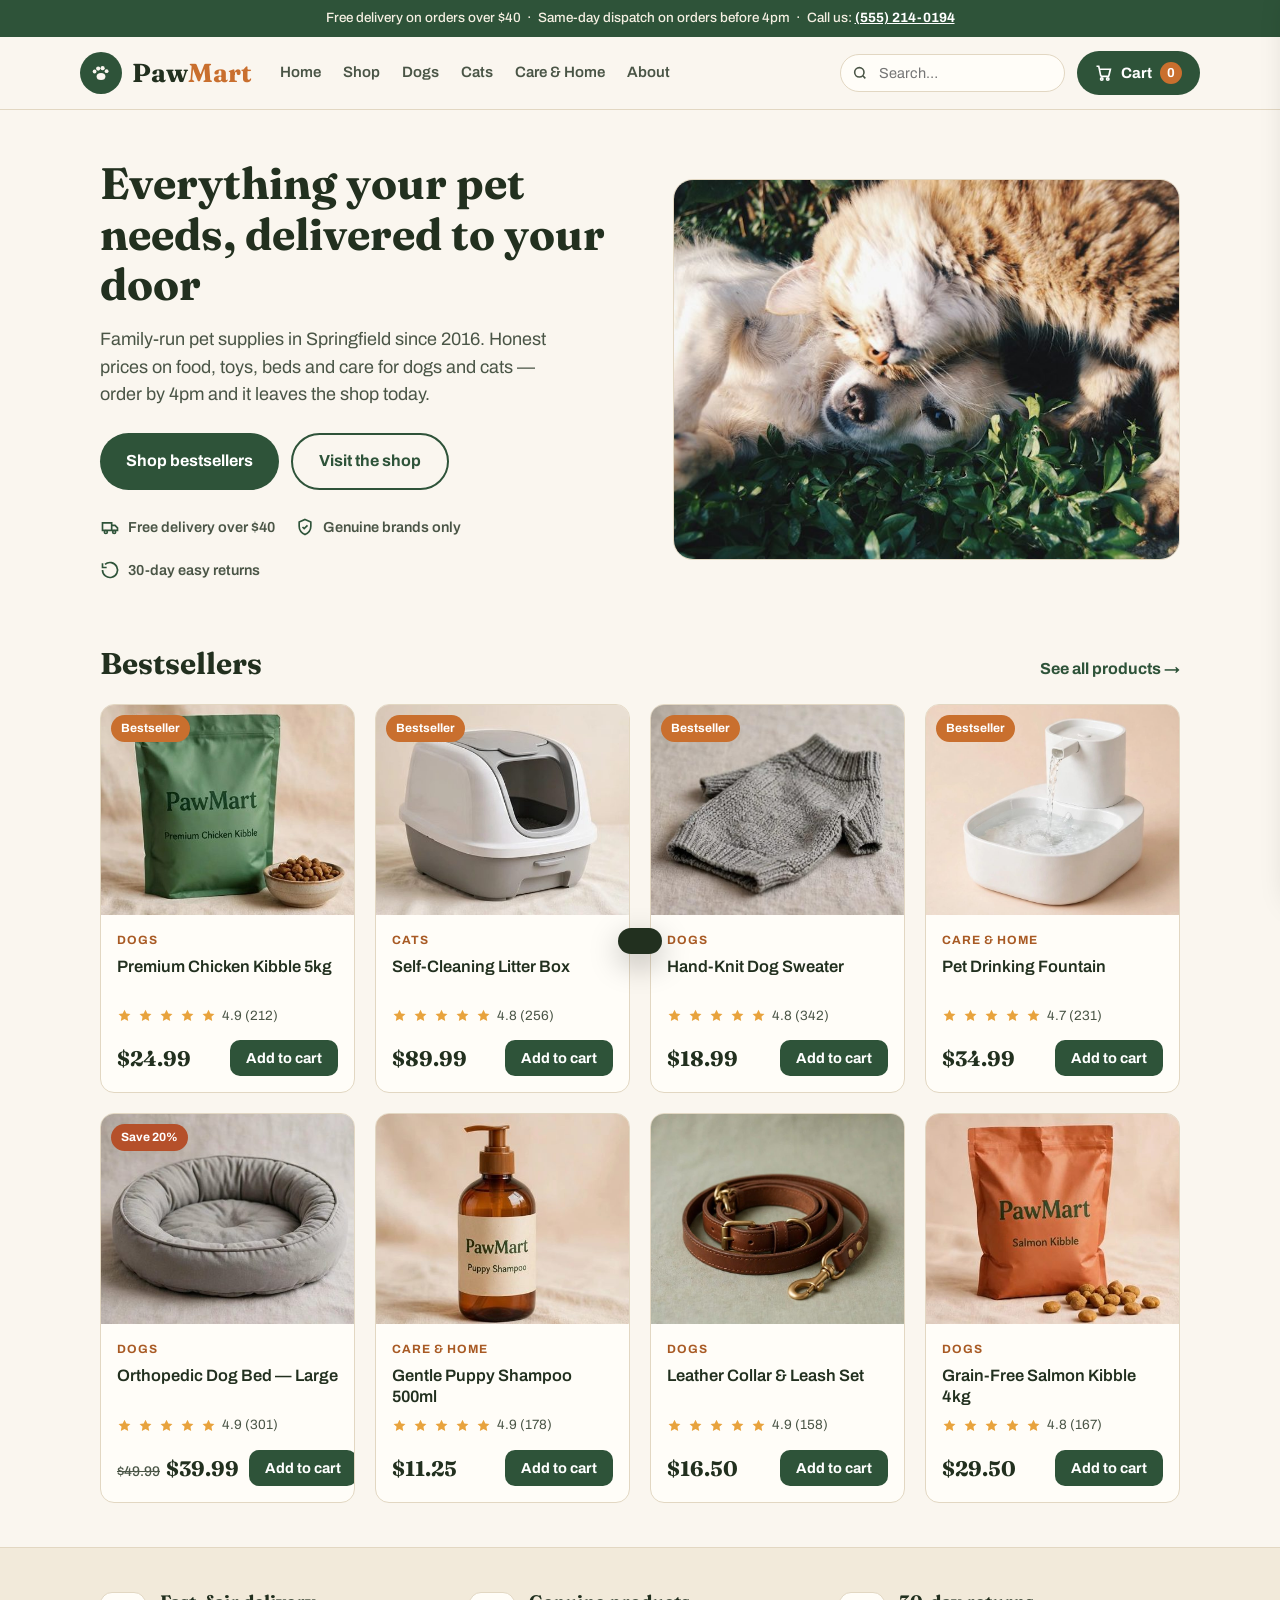
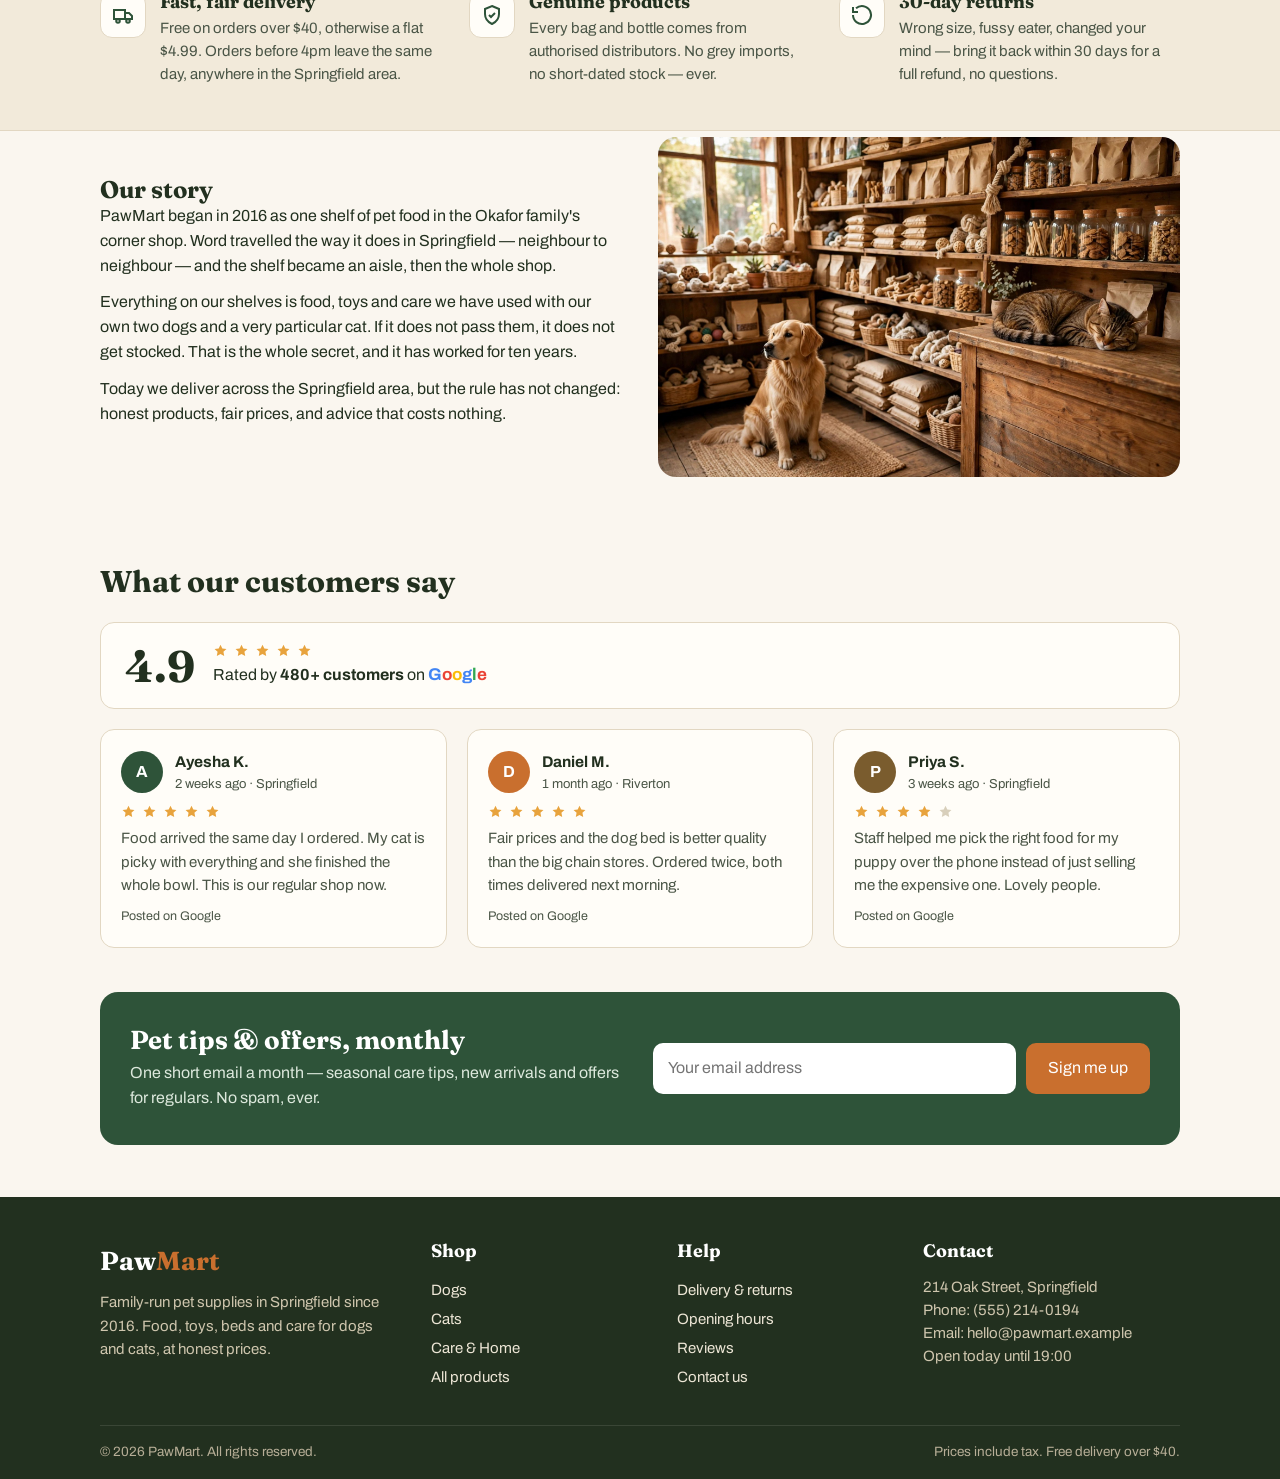
==== commit ed6d869b: "Rebuild as multi-page shop: home, shop, per-product pages, about; generated PawMart-labelled product" ====
--- a/index.html
+++ b/index.html
@@ -3,258 +3,32 @@
 <head>
 <meta charset="UTF-8">
 <meta name="viewport" content="width=device-width, initial-scale=1.0">
-<title>PawMart — Pet Supplies, Springfield | Food, Toys & Care for Dogs and Cats</title>
+
 <meta name="description" content="PawMart is Springfield's family-run pet supplies shop. Dog and cat food, toys, beds and care — free delivery on orders over $40, same-day dispatch.">
 <link rel="preconnect" href="https://fonts.googleapis.com">
 <link rel="preconnect" href="https://fonts.gstatic.com" crossorigin>
 <link href="https://fonts.googleapis.com/css2?family=Fraunces:wght@600;700&family=Archivo:wght@400;500;600;700&display=swap" rel="stylesheet">
-<style>
-:root{
-  --paper:#FAF6EF; --paper2:#F2EADA; --card:#FFFDF8;
-  --ink:#22301F; --ink2:#4A5546;
-  --leaf:#2E5339; --leaf-d:#23422C;
-  --clay:#C96F2E; --clay-d:#A85A24;
-  --line:#E2D7C2; --star:#E8A33D;
-  --r:14px; --sp:24px;
-}
-*{margin:0;padding:0;box-sizing:border-box}
-html{scroll-behavior:smooth}
-body{font-family:'Archivo',sans-serif;background:var(--paper);color:var(--ink);font-size:16px;line-height:1.55}
-img{display:block;max-width:100%}
-a{color:inherit}
-.wrap{max-width:1120px;margin:0 auto;padding:0 20px}
-h1,h2,h3{font-family:'Fraunces',serif;font-weight:700;line-height:1.15;color:var(--ink)}
-button{font-family:inherit;cursor:pointer}
-:focus-visible{outline:3px solid var(--clay);outline-offset:2px}
-
-/* top strip */
-.topbar{background:var(--leaf);color:#F5EFE2;font-size:13.5px;text-align:center;padding:8px 16px;font-weight:500}
-
-/* header */
-header{position:sticky;top:0;background:var(--paper);border-bottom:1px solid var(--line);z-index:40}
-.head-in{display:flex;align-items:center;gap:20px;padding:14px 0}
-.logo{display:flex;align-items:center;gap:10px;text-decoration:none;flex-shrink:0}
-.logo-badge{width:42px;height:42px;border-radius:50%;background:var(--leaf);display:flex;align-items:center;justify-content:center}
-.logo-name{font-family:'Fraunces',serif;font-size:26px;font-weight:700}
-.logo-name span{color:var(--clay)}
-nav.main{display:flex;gap:22px;margin-left:8px}
-nav.main a{text-decoration:none;font-weight:600;font-size:15px;color:var(--ink2)}
-nav.main a:hover{color:var(--leaf)}
-.head-tools{margin-left:auto;display:flex;align-items:center;gap:12px}
-.searchbox{position:relative}
-.searchbox input{width:225px;padding:10px 14px 10px 38px;border:1px solid var(--line);border-radius:999px;background:var(--card);font-family:inherit;font-size:14.5px;color:var(--ink)}
-.searchbox svg{position:absolute;left:12px;top:50%;transform:translateY(-50%)}
-.cartbtn{position:relative;background:var(--leaf);color:#fff;border:none;border-radius:999px;padding:11px 18px;font-weight:700;font-size:15px;display:flex;align-items:center;gap:8px}
-.cartbtn:hover{background:var(--leaf-d)}
-.cartcount{background:var(--clay);color:#fff;border-radius:999px;min-width:22px;height:22px;display:inline-flex;align-items:center;justify-content:center;font-size:13px;padding:0 6px}
-
-/* hero */
-.hero{padding:48px 0 40px}
-.hero-in{display:grid;grid-template-columns:1.05fr 1fr;gap:40px;align-items:center}
-.hero h1{font-size:44px;margin-bottom:16px}
-.hero p.lead{font-size:18px;color:var(--ink2);max-width:46ch;margin-bottom:24px}
-.btn{display:inline-flex;align-items:center;gap:8px;border:none;border-radius:999px;padding:14px 26px;font-weight:700;font-size:16px;text-decoration:none}
-.btn-leaf{background:var(--leaf);color:#fff}.btn-leaf:hover{background:var(--leaf-d)}
-.btn-ghost{background:transparent;color:var(--leaf);border:2px solid var(--leaf)}
-.hero-cta{display:flex;gap:12px;flex-wrap:wrap;margin-bottom:26px}
-.trustrow{display:flex;gap:20px;flex-wrap:wrap}
-.trustrow div{display:flex;align-items:center;gap:8px;font-size:14.5px;font-weight:600;color:var(--ink2)}
-.hero-photo{border-radius:20px;overflow:hidden;border:1px solid var(--line)}
-.hero-photo img{width:100%;height:100%;object-fit:cover;aspect-ratio:4/3}
-
-/* sections */
-section{padding:44px 0;scroll-margin-top:96px}
-#shop{scroll-margin-top:96px}
-.sec-head{display:flex;align-items:baseline;justify-content:space-between;gap:16px;margin-bottom:22px;flex-wrap:wrap}
-.sec-head h2{font-size:30px}
-.sec-head p{color:var(--ink2)}
-
-/* filters */
-.filters{display:flex;gap:10px;flex-wrap:wrap;align-items:center;margin-bottom:24px}
-.pill{border:1.5px solid var(--line);background:var(--card);border-radius:999px;padding:9px 18px;font-weight:600;font-size:14.5px;color:var(--ink2)}
-.pill.active{background:var(--leaf);border-color:var(--leaf);color:#fff}
-.sortbox{margin-left:auto;display:flex;align-items:center;gap:8px;font-size:14.5px;color:var(--ink2);font-weight:600}
-.sortbox select{font-family:inherit;font-size:14.5px;padding:9px 10px;border:1px solid var(--line);border-radius:10px;background:var(--card);color:var(--ink)}
-
-/* products */
-.grid{display:grid;grid-template-columns:repeat(4,1fr);gap:20px}
-.pcard{background:var(--card);border:1px solid var(--line);border-radius:var(--r);overflow:hidden;display:flex;flex-direction:column}
-.pcard .ph{position:relative;height:210px;background:var(--paper2);overflow:hidden}
-.pcard .ph img{position:absolute;inset:0;width:100%;height:100%;object-fit:cover}
-.badge{position:absolute;top:10px;left:10px;background:var(--clay);color:#fff;font-size:12px;font-weight:700;padding:4px 10px;border-radius:999px}
-.badge.sale{background:#B5502A}
-.pbody{padding:16px;display:flex;flex-direction:column;gap:6px;flex:1}
-.pcat{font-size:12px;font-weight:700;letter-spacing:.08em;text-transform:uppercase;color:var(--clay-d)}
-.pname{font-weight:600;font-size:16.5px;line-height:1.3;min-height:44px}
-.stars{display:flex;align-items:center;gap:6px;font-size:13.5px;color:var(--ink2)}
-.prow{margin-top:auto;display:flex;align-items:center;justify-content:space-between;gap:10px;padding-top:8px}
-.price{font-family:'Fraunces',serif;font-size:21px;font-weight:700}
-.price s{font-family:'Archivo',sans-serif;font-size:14px;color:var(--ink2);font-weight:500;margin-right:6px}
-.addbtn{background:var(--leaf);color:#fff;border:none;border-radius:10px;padding:10px 16px;font-weight:700;font-size:14.5px;white-space:nowrap}
-.addbtn:hover{background:var(--leaf-d)}
-.addbtn.added{background:var(--clay)}
-.noresults{grid-column:1/-1;text-align:center;color:var(--ink2);padding:32px 0;font-size:17px}
-
-/* info strip */
-.info{background:var(--paper2);border-top:1px solid var(--line);border-bottom:1px solid var(--line)}
-.info-grid{display:grid;grid-template-columns:repeat(3,1fr);gap:28px}
-.info-item{display:flex;gap:14px}
-.info-item .ic{flex-shrink:0;width:46px;height:46px;border-radius:12px;background:var(--card);border:1px solid var(--line);display:flex;align-items:center;justify-content:center}
-.info-item h3{font-size:18px;margin-bottom:4px}
-.info-item p{color:var(--ink2);font-size:15px}
-
-/* reviews */
-.rate-summary{display:flex;align-items:center;gap:18px;background:var(--card);border:1px solid var(--line);border-radius:var(--r);padding:20px 24px;margin-bottom:20px;flex-wrap:wrap}
-.rate-num{font-family:'Fraunces',serif;font-size:44px;font-weight:700;line-height:1}
-.gword{font-weight:700;font-size:17px}
-.gword .g1{color:#4285F4}.gword .g2{color:#EA4335}.gword .g3{color:#FBBC05}.gword .g4{color:#4285F4}.gword .g5{color:#34A853}.gword .g6{color:#EA4335}
-.rev-grid{display:grid;grid-template-columns:repeat(3,1fr);gap:20px}
-.story-grid{display:grid;grid-template-columns:1fr 1fr;gap:36px;align-items:center}
-.story-grid img{width:100%;height:340px;object-fit:cover;border-radius:18px}
-.story-grid p{color:var(--muted);margin-bottom:12px}
-.tips-grid{display:grid;grid-template-columns:repeat(3,1fr);gap:18px}
-.tip{background:#fff;border:1px solid var(--line);border-radius:14px;overflow:hidden}
-.tip img{width:100%;height:170px;object-fit:cover}
-.tip .tb{padding:16px 18px 18px}
-.tip h3{font-size:18px;margin-bottom:6px}
-.tip p{color:var(--muted);font-size:14.5px}
-.faq details{background:#fff;border:1px solid var(--line);border-radius:12px;padding:14px 18px;margin-bottom:10px}
-.faq summary{font-weight:700;cursor:pointer;font-size:16px}
-.faq details p{color:var(--muted);margin-top:8px;font-size:15px}
-.news{background:var(--leaf);border-radius:18px;padding:34px 30px;display:flex;gap:26px;align-items:center;flex-wrap:wrap}
-.news h2{color:#fff;font-size:26px}
-.news p{color:#DCE8DC}
-.news form{display:flex;gap:10px;flex:1;min-width:260px}
-.news input{flex:1;padding:13px 15px;border-radius:10px;border:none;font:inherit;min-width:0}
-.news button{background:var(--clay);color:#fff;border:none;padding:13px 22px;border-radius:10px;font-weight:700;font:inherit;cursor:pointer;white-space:nowrap}
-.rev{background:var(--card);border:1px solid var(--line);border-radius:var(--r);padding:20px}
-.rev-head{display:flex;align-items:center;gap:12px;margin-bottom:10px}
-.avatar{width:42px;height:42px;border-radius:50%;background:var(--leaf);color:#fff;font-weight:700;display:flex;align-items:center;justify-content:center;font-size:16px}
-.avatar.c2{background:var(--clay)}.avatar.c3{background:#7A5C2E}
-.rev-name{font-weight:700;font-size:15.5px}
-.rev-meta{font-size:13px;color:var(--ink2)}
-.rev p{font-size:15px;color:var(--ink2)}
-.via{margin-top:10px;font-size:12.5px;color:var(--ink2)}
-
-/* visit */
-.visit-in{display:grid;grid-template-columns:1.2fr 1fr;gap:40px;align-items:start}
-.visit h2{font-size:30px;margin-bottom:12px}
-.visit p{color:var(--ink2);max-width:52ch}
-.hours{background:var(--card);border:1px solid var(--line);border-radius:var(--r);padding:22px}
-.hours h3{font-size:19px;margin-bottom:12px}
-.hours table{width:100%;border-collapse:collapse;font-size:15px}
-.hours td{padding:6px 0;border-bottom:1px solid var(--line)}
-.hours tr:last-child td{border-bottom:none}
-.hours td:last-child{text-align:right;font-weight:600}
-
-/* footer */
-footer{background:var(--ink);color:#EDE6D6;margin-top:8px}
-.foot-grid{display:grid;grid-template-columns:1.4fr 1fr 1fr 1.2fr;gap:32px;padding:44px 0 32px}
-footer h3{color:#fff;font-size:18px;margin-bottom:14px}
-footer a{color:#EDE6D6;text-decoration:none;display:block;padding:3px 0;font-size:15px}
-footer a:hover{text-decoration:underline}
-footer p{font-size:15px;color:#CFC6AE}
-.foot-logo{font-family:'Fraunces',serif;font-size:26px;color:#fff;font-weight:700;margin-bottom:10px}
-.foot-logo span{color:var(--clay)}
-.foot-bottom{border-top:1px solid #3A4636;padding:16px 0;font-size:13.5px;color:#B7AE97;display:flex;justify-content:space-between;gap:12px;flex-wrap:wrap}
-
-/* drawer + modal */
-.overlay{position:fixed;inset:0;background:rgba(24,32,20,.5);opacity:0;pointer-events:none;transition:opacity .25s;z-index:60}
-.overlay.open{opacity:1;pointer-events:auto}
-.drawer{position:fixed;top:0;right:0;height:100%;width:400px;max-width:92vw;background:var(--paper);z-index:70;transform:translateX(105%);transition:transform .3s;display:flex;flex-direction:column;box-shadow:-8px 0 30px rgba(0,0,0,.18)}
-.drawer.open{transform:none}
-.drawer-head{display:flex;align-items:center;justify-content:space-between;padding:18px 20px;border-bottom:1px solid var(--line)}
-.drawer-head h3{font-size:21px}
-.xbtn{background:none;border:none;font-size:24px;line-height:1;color:var(--ink2);padding:4px 8px}
-.drawer-items{flex:1;overflow-y:auto;padding:16px 20px;display:flex;flex-direction:column;gap:14px}
-.citem{display:flex;gap:12px;background:var(--card);border:1px solid var(--line);border-radius:12px;padding:10px}
-.citem img{width:64px;height:64px;border-radius:8px;object-fit:cover}
-.citem .nm{font-weight:600;font-size:14.5px;line-height:1.3}
-.citem .pr{font-weight:700;font-size:14.5px;color:var(--leaf)}
-.qty{display:inline-flex;align-items:center;gap:2px;border:1px solid var(--line);border-radius:999px;margin-top:6px}
-.qty button{width:26px;height:26px;border:none;background:none;font-size:16px;font-weight:700;color:var(--leaf)}
-.qty span{min-width:22px;text-align:center;font-weight:700;font-size:14px}
-.rm{margin-left:auto;background:none;border:none;color:#B5502A;font-size:13px;font-weight:600;align-self:flex-start}
-.drawer-foot{border-top:1px solid var(--line);padding:18px 20px;background:var(--card)}
-.trow{display:flex;justify-content:space-between;font-size:15px;padding:3px 0;color:var(--ink2)}
-.trow.total{font-size:18px;font-weight:700;color:var(--ink);border-top:1px solid var(--line);margin-top:8px;padding-top:10px}
-.freebar{height:8px;background:var(--paper2);border-radius:99px;overflow:hidden;margin:8px 0 4px}
-.freebar div{height:100%;background:var(--leaf);border-radius:99px;transition:width .3s}
-.freenote{font-size:13px;color:var(--ink2);margin-bottom:10px}
-.checkoutbtn{width:100%;background:var(--clay);color:#fff;border:none;border-radius:12px;padding:15px;font-size:16.5px;font-weight:700}
-.checkoutbtn:hover{background:var(--clay-d)}
-.emptycart{text-align:center;color:var(--ink2);padding:36px 0}
-
-.modal{position:fixed;inset:0;z-index:80;display:none;align-items:flex-start;justify-content:center;overflow-y:auto;padding:28px 16px}
-.modal.open{display:flex}
-.modal-box{background:var(--paper);border-radius:18px;max-width:560px;width:100%;padding:28px;position:relative;box-shadow:0 24px 60px rgba(0,0,0,.3)}
-.modal-box h3{font-size:24px;margin-bottom:6px}
-.modal-box .sub{color:var(--ink2);margin-bottom:18px;font-size:15px}
-.f-field{margin-bottom:14px}
-.f-field label{display:block;font-weight:600;font-size:14.5px;margin-bottom:6px}
-.f-field input,.f-field select{width:100%;padding:12px 14px;border:1px solid var(--line);border-radius:10px;font-family:inherit;font-size:15.5px;background:var(--card);color:var(--ink)}
-.f-field .err{display:none;color:#B3261E;font-size:13px;margin-top:4px;font-weight:600}
-.f-field.invalid input{border-color:#B3261E}
-.f-field.invalid .err{display:block}
-.payrow{display:flex;gap:10px;margin:6px 0 16px}
-.payopt{flex:1;border:1.5px solid var(--line);border-radius:12px;padding:12px;text-align:center;font-weight:600;background:var(--card);font-size:15px}
-.payopt.sel{border-color:var(--leaf);background:#EFF3EA}
-.sumbox{background:var(--card);border:1px solid var(--line);border-radius:12px;padding:14px 16px;margin-bottom:16px;font-size:14.5px}
-.success{text-align:center;padding:12px 0}
-.success .tick{width:70px;height:70px;border-radius:50%;background:var(--leaf);margin:0 auto 16px;display:flex;align-items:center;justify-content:center}
-.success h3{margin-bottom:8px}
-.success p{color:var(--ink2)}
-.success .ordno{font-family:'Fraunces',serif;font-size:22px;font-weight:700;color:var(--ink);margin:10px 0}
-
-.toast{position:fixed;left:50%;bottom:26px;transform:translate(-50%,80px);background:var(--ink);color:#fff;padding:13px 22px;border-radius:999px;font-weight:600;font-size:15px;z-index:90;transition:transform .3s;box-shadow:0 10px 30px rgba(0,0,0,.25)}
-.toast.show{transform:translate(-50%,0)}
-
-@media (max-width:900px){
-  .grid{grid-template-columns:repeat(3,1fr)}
-  nav.main{display:none}
-  .hero-in{grid-template-columns:1fr}
-  .hero{padding:32px 0}
-  .hero h1{font-size:34px}
-  .rev-grid,.info-grid{grid-template-columns:1fr}
-  .story-grid{grid-template-columns:1fr}
-  .tips-grid{grid-template-columns:1fr}
-  .news form{flex:1 1 100%}
-  .visit-in{grid-template-columns:1fr}
-  .foot-grid{grid-template-columns:1fr 1fr}
-}
-@media (max-width:600px){
-  .pcard .ph{height:150px}
-  .searchbox{flex:1 1 auto}
-  .searchbox input{width:100%}
-  .prow{flex-direction:column;align-items:stretch;gap:8px}
-  .prow .addbtn{text-align:center}
-  .grid{grid-template-columns:repeat(2,1fr);gap:12px}
-  .searchbox input{width:150px}
-  .head-in{flex-wrap:wrap}
-  .sortbox{margin-left:0}
-  .price{font-size:18px}
-  .addbtn{padding:9px 12px;font-size:13.5px}
-}
-</style>
+
+<title>PawMart — Pet Supplies in Springfield | Food, Toys, Beds &amp; Care</title>
+<link rel="stylesheet" href="style.css">
 </head>
 <body>
-
 <div class="topbar">Free delivery on orders over $40 &nbsp;·&nbsp; Same-day dispatch on orders before 4pm &nbsp;·&nbsp; Call us: <a href="tel:+15552140194" style="color:#fff;font-weight:700">(555) 214-0194</a></div>
 
 <header>
   <div class="wrap head-in">
-    <a class="logo" href="#" aria-label="PawMart home">
+    <a class="logo" href="index.html" aria-label="PawMart home">
       <span class="logo-badge" aria-hidden="true"><svg width="24" height="24" viewBox="0 0 24 24" fill="#FAF6EF"><ellipse cx="12" cy="15.5" rx="4.4" ry="3.6"/><circle cx="5.6" cy="10.5" r="1.9"/><circle cx="9.2" cy="7.6" r="2.1"/><circle cx="13.6" cy="7.2" r="2.1"/><circle cx="17.6" cy="10.2" r="1.9"/></svg></span>
       <span class="logo-name">Paw<span>Mart</span></span>
     </a>
     <nav class="main" aria-label="Main">
-      <a href="#shop">Shop</a><a href="#shop" data-nav="dogs">Dogs</a><a href="#shop" data-nav="cats">Cats</a><a href="#shop" data-nav="care">Care &amp; Home</a><a href="#reviews">Reviews</a><a href="#visit">Visit Us</a>
+      <a href="index.html">Home</a><a href="shop.html">Shop</a><a href="shop.html?cat=dogs">Dogs</a><a href="shop.html?cat=cats">Cats</a><a href="shop.html?cat=care">Care &amp; Home</a><a href="about.html">About</a>
     </nav>
     <div class="head-tools">
-      <div class="searchbox">
+      <form class="searchbox" action="shop.html" method="get" role="search">
         <svg width="16" height="16" viewBox="0 0 24 24" fill="none" stroke="#4A5546" stroke-width="2.4"><circle cx="11" cy="11" r="7"/><path d="M20 20l-3.8-3.8"/></svg>
-        <input id="search" type="search" placeholder="Search…" aria-label="Search products">
-      </div>
+        <input name="q" type="search" placeholder="Search…" aria-label="Search products">
+      </form>
       <button class="cartbtn" id="openCart" aria-label="Open cart">
         <svg width="18" height="18" viewBox="0 0 24 24" fill="none" stroke="#fff" stroke-width="2.2"><circle cx="9" cy="20" r="1.6"/><circle cx="17" cy="20" r="1.6"/><path d="M2 3h3l2.6 12.4a1.5 1.5 0 0 0 1.5 1.1h7.9a1.5 1.5 0 0 0 1.5-1.2L20.5 7H6"/></svg>
         Cart <span class="cartcount" id="cartCount">0</span>
@@ -262,7 +36,6 @@
     </div>
   </div>
 </header>
-
 <main>
   <!-- HERO -->
   <div class="hero">
@@ -271,8 +44,8 @@
         <h1>Everything your pet needs, delivered to your door</h1>
         <p class="lead">Family-run pet supplies in Springfield since 2016. Honest prices on food, toys, beds and care for dogs and cats — order by 4pm and it leaves the shop today.</p>
         <div class="hero-cta">
-          <a class="btn btn-leaf" href="#shop">Shop bestsellers</a>
-          <a class="btn btn-ghost" href="#visit">Visit the shop</a>
+          <a class="btn btn-leaf" href="shop.html">Shop bestsellers</a>
+          <a class="btn btn-ghost" href="about.html#visit">Visit the shop</a>
         </div>
         <div class="trustrow">
           <div><svg width="20" height="20" viewBox="0 0 24 24" fill="none" stroke="#2E5339" stroke-width="2"><path d="M3 7h11v9H3zM14 10h4l3 3v3h-7z"/><circle cx="7" cy="18" r="1.8"/><circle cx="17" cy="18" r="1.8"/></svg> Free delivery over $40</div>
@@ -286,29 +59,11 @@
     </div>
   </div>
 
-  <!-- SHOP -->
-  <section id="shop" style="padding-top:8px">
+  <!-- FEATURED -->
+  <section id="featured" style="padding-top:26px">
     <div class="wrap">
-      <div class="sec-head">
-        <h2>Shop</h2>
-        <p id="resultCount" aria-live="polite"></p>
-      </div>
-      <div class="filters" role="group" aria-label="Filter by category">
-        <button class="pill active" data-filter="all">All</button>
-        <button class="pill" data-filter="dogs">Dogs</button>
-        <button class="pill" data-filter="cats">Cats</button>
-        <button class="pill" data-filter="care">Care &amp; Home</button>
-        <div class="sortbox">
-          <label for="sort">Sort</label>
-          <select id="sort">
-            <option value="featured">Featured</option>
-            <option value="low">Price: low to high</option>
-            <option value="high">Price: high to low</option>
-            <option value="rating">Top rated</option>
-          </select>
-        </div>
-      </div>
-      <div class="grid" id="grid"></div>
+      <div class="sec-head"><h2 class="sec">Bestsellers</h2><a class="seclink" href="shop.html">See all products →</a></div>
+      <div class="grid" id="featuredGrid"></div>
     </div>
   </section>
 
@@ -339,21 +94,10 @@
         <p>Everything on our shelves is food, toys and care we have used with our own two dogs and a very particular cat. If it does not pass them, it does not get stocked. That is the whole secret, and it has worked for ten years.</p>
         <p>Today we deliver across the Springfield area, but the rule has not changed: honest products, fair prices, and advice that costs nothing.</p>
       </div>
-      <img src="images/story.jpg" alt="Washing a dog with care at bath time" onerror="imgFallback(this)">
-    </div>
-  </section>
-
-  <!-- TIPS -->
-  <section id="tips" style="padding-top:6px">
-    <div class="wrap">
-      <div class="sec-head"><h2 class="sec">Pet care tips from the counter</h2></div>
-      <div class="tips-grid">
-        <div class="tip"><img src="images/p01.jpg" alt="Bowl of kibble" onerror="imgFallback(this)"><div class="tb"><h3>Feeding: little and often</h3><p>Two smaller meals beat one big one for most dogs, and fresh water should always be down. Changing food? Mix the new in over a week so tummies keep up.</p></div></div>
-        <div class="tip"><img src="images/p06.jpg" alt="Cat playing with a feather wand toy" onerror="imgFallback(this)"><div class="tb"><h3>Play: ten minutes, twice a day</h3><p>Short play sessions burn energy better than one long one — and a wand toy before bed settles most cats for the night. Let them "catch" it at the end.</p></div></div>
-        <div class="tip"><img src="images/p09.jpg" alt="Dog in a foamy bath being washed" onerror="imgFallback(this)"><div class="tb"><h3>Bath time: warm, gentle, quick</h3><p>Lukewarm water, a gentle pet shampoo, and ten minutes is plenty. Human shampoo is too strong for pet skin — it is the one swap we always talk people out of.</p></div></div>
-      </div>
-    </div>
-  </section>
+      <img src="images/story.jpg" alt="Inside the PawMart shop — shelves of pet food, our dog by the counter and the shop cat asleep on it" onerror="imgFallback(this)">
+    </div>
+  </section>
+
 
   <!-- REVIEWS -->
   <section id="reviews">
@@ -389,36 +133,6 @@
     </div>
   </section>
 
-  <!-- FAQ -->
-  <section id="faq" class="faq" style="padding-top:6px">
-    <div class="wrap" style="max-width:820px">
-      <div class="sec-head"><h2 class="sec">Questions we hear a lot</h2></div>
-      <details><summary>How fast is delivery?</summary><p>Order before 4pm and it leaves the shop the same day, anywhere in the Springfield area. Most orders arrive the same evening or the next morning. Delivery is a flat $4.99, and free on orders over $40.</p></details>
-      <details><summary>What if my pet will not eat the food?</summary><p>Bring it back within 30 days — opened or not — for a full refund or a swap. Fussy eaters are a fact of life; you should not be the one paying for them.</p></details>
-      <details><summary>How do I pay?</summary><p>Cash on delivery, or card at checkout. Whichever suits you — there is no extra charge for either.</p></details>
-      <details><summary>Can I collect from the shop instead?</summary><p>Of course. Order as usual, choose to collect, and we will have it bagged at the counter at 214 Oak Street. We are open until 7pm on weekdays.</p></details>
-      <details><summary>Do you stock prescription or specialist food?</summary><p>We keep the common specialist lines in store. If your vet has named a specific one, call us on (555) 214-0194 and we will order it in — usually within two days.</p></details>
-    </div>
-  </section>
-
-  <!-- VISIT -->
-  <section id="visit" class="visit" style="padding-top:4px">
-    <div class="wrap visit-in">
-      <div>
-        <h2>Visit the shop</h2>
-        <p>PawMart is a family shop, run by the Okafor family since 2016. Come in for free advice on food and care — bring your pet, they're welcome in store. Find us at <strong>214 Oak Street, Springfield</strong>, next to the post office.</p>
-        <p style="margin-top:12px">Call us: <a href="tel:+15552140194" style="font-weight:700;color:var(--leaf)">(555) 214-0194</a> &nbsp;·&nbsp; Email: <a href="mailto:hello@pawmart.example" style="font-weight:700;color:var(--leaf)">hello@pawmart.example</a></p>
-      </div>
-      <div class="hours">
-        <h3>Opening hours</h3>
-        <table>
-          <tr><td>Monday – Friday</td><td>9:00 – 19:00</td></tr>
-          <tr><td>Saturday</td><td>9:00 – 17:00</td></tr>
-          <tr><td>Sunday</td><td>10:00 – 14:00</td></tr>
-        </table>
-      </div>
-    </div>
-  </section>
   <!-- NEWSLETTER -->
   <div class="wrap" style="padding-bottom:44px">
     <div class="news">
@@ -434,7 +148,6 @@
     </div>
   </div>
 </main>
-
 <footer id="contact">
   <div class="wrap">
     <div class="foot-grid">
@@ -444,11 +157,11 @@
       </div>
       <div>
         <h3>Shop</h3>
-        <a href="#shop" data-nav="dogs">Dogs</a><a href="#shop" data-nav="cats">Cats</a><a href="#shop" data-nav="care">Care &amp; Home</a><a href="#shop">All products</a>
+        <a href="shop.html?cat=dogs">Dogs</a><a href="shop.html?cat=cats">Cats</a><a href="shop.html?cat=care">Care &amp; Home</a><a href="shop.html">All products</a>
       </div>
       <div>
         <h3>Help</h3>
-        <a href="#visit">Delivery &amp; returns</a><a href="#visit">Opening hours</a><a href="#reviews">Reviews</a><a href="#visit">Contact us</a>
+        <a href="about.html#visit">Delivery &amp; returns</a><a href="about.html#visit">Opening hours</a><a href="index.html#reviews">Reviews</a><a href="about.html#visit">Contact us</a>
       </div>
       <div>
         <h3>Contact</h3>
@@ -458,7 +171,6 @@
     <div class="foot-bottom"><span>© 2026 PawMart. All rights reserved.</span><span>Prices include tax. Free delivery over $40.</span></div>
   </div>
 </footer>
-
 <!-- CART DRAWER -->
 <div class="overlay" id="overlay"></div>
 <aside class="drawer" id="drawer" aria-label="Shopping cart">
@@ -507,177 +219,6 @@
 </div>
 
 <div class="toast" id="toast" role="status"></div>
-
-<script>
-const FALLBACK = 'data:image/svg+xml;utf8,' + encodeURIComponent('<svg xmlns="http://www.w3.org/2000/svg" width="800" height="600"><rect width="800" height="600" fill="#F2EADA"/><g fill="#2E5339" opacity="0.55"><ellipse cx="400" cy="330" rx="90" ry="74"/><circle cx="272" cy="252" r="38"/><circle cx="352" cy="206" r="43"/><circle cx="452" cy="200" r="43"/><circle cx="534" cy="248" r="38"/></g><text x="400" y="470" font-family="Georgia,serif" font-size="30" fill="#22301F" text-anchor="middle">PawMart</text></svg>');
-function imgFallback(el){ el.onerror=null; el.src=FALLBACK; }
-
-const U = id => 'https://images.unsplash.com/' + id + '?auto=format&fit=crop&w=800&q=60';
-const PRODUCTS = [
- {id:1, name:'Premium Chicken Kibble 5kg', cat:'dogs', catLabel:'Dogs', price:24.99, rating:4.9, reviews:212, badge:'Bestseller', img:'images/p01.jpg', alt:'Unbranded bag of dry dog food with a bowl of kibble'},
- {id:2, name:'Grain-Free Salmon Kibble 4kg', cat:'dogs', catLabel:'Dogs', price:29.50, rating:4.8, reviews:167, badge:'', img:'images/p02.jpg', alt:'Bag of dry dog kibble with kibble pieces in front'},
- {id:3, name:'Braided Rope Tug Toy', cat:'dogs', catLabel:'Dogs', price:9.99, rating:4.7, reviews:98, badge:'New', img:'images/p03.jpg', alt:'Colourful braided rope tug toy'},
- {id:4, name:'Orthopedic Dog Bed — Large', cat:'dogs', catLabel:'Dogs', price:39.99, was:49.99, rating:4.9, reviews:301, badge:'Save 20%', sale:true, img:'images/p04.jpg', alt:'Round grey orthopedic dog bed'},
- {id:5, name:'Self-Cleaning Litter Box', cat:'cats', catLabel:'Cats', price:89.99, rating:4.8, reviews:256, badge:'Bestseller', img:'images/p05.jpg', alt:'Enclosed self-cleaning cat litter box'},
- {id:6, name:'Feather Wand Toy', cat:'cats', catLabel:'Cats', price:8.50, rating:4.6, reviews:74, badge:'', img:'images/p06.jpg', alt:'Feather wand cat toy with bright feathers'},
- {id:7, name:'Indoor Cat Dry Food 3kg', cat:'cats', catLabel:'Cats', price:21.25, rating:4.8, reviews:189, badge:'', img:'images/p07.jpg', alt:'Bag of dry cat food with a bowl of kibble'},
- {id:8, name:'Window Perch Bed', cat:'cats', catLabel:'Cats', price:27.99, rating:4.7, reviews:143, badge:'New', img:'images/p08.jpg', alt:'Cat window hammock perch mounted on a window'},
- {id:9, name:'Gentle Puppy Shampoo 500ml', cat:'care', catLabel:'Care & Home', price:11.25, rating:4.9, reviews:178, badge:'', img:'images/p09.jpg', alt:'Amber pump bottle of puppy shampoo with a blank label'},
- {id:10, name:'Dental Chew Sticks — 28 Pack', cat:'care', catLabel:'Care & Home', price:13.40, rating:4.7, reviews:264, badge:'', img:'images/p10.jpg', alt:'Pile of dental chew sticks'},
- {id:11, name:'Hand-Knit Dog Sweater', cat:'dogs', catLabel:'Dogs', price:18.99, rating:4.8, reviews:342, badge:'Bestseller', img:'images/p11.jpg', alt:'Grey hand-knitted dog sweater laid flat'},
- {id:12, name:'Washable Calming Blanket', cat:'care', catLabel:'Care & Home', price:19.95, rating:4.6, reviews:87, badge:'', img:'images/p12.jpg', alt:'Folded stack of plaid calming blankets'}
-];
-const FREE_OVER = 40, DELIVERY_FEE = 4.99;
-const money = n => '$' + n.toFixed(2);
-const starSVG = f => '<svg width="15" height="15" viewBox="0 0 24 24" fill="' + (f ? '#E8A33D' : '#D8CFBB') + '"><path d="M12 2.6l2.9 6 6.6.9-4.8 4.6 1.2 6.5L12 17.5l-5.9 3.1 1.2-6.5L2.5 9.5l6.6-.9z"/></svg>';
-function starsHTML(r){ let h=''; for(let i=1;i<=5;i++) h += starSVG(i <= Math.round(r)); return h; }
-document.querySelectorAll('[data-stars]').forEach(el => { el.innerHTML = starsHTML(parseFloat(el.dataset.stars)); });
-
-let filter='all', query='', sortBy='featured';
-const cart = new Map();
-const grid = document.getElementById('grid');
-
-function visibleProducts(){
-  let list = PRODUCTS.filter(p => (filter==='all' || p.cat===filter) && p.name.toLowerCase().includes(query));
-  if(sortBy==='low') list = [...list].sort((a,b)=>a.price-b.price);
-  if(sortBy==='high') list = [...list].sort((a,b)=>b.price-a.price);
-  if(sortBy==='rating') list = [...list].sort((a,b)=>b.rating-a.rating);
-  return list;
-}
-function render(){
-  const list = visibleProducts();
-  document.getElementById('resultCount').textContent = list.length + (list.length===1 ? ' product' : ' products');
-  if(!list.length){ grid.innerHTML = '<div class="noresults">No products match your search. Try a different word or category.</div>'; return; }
-  grid.innerHTML = list.map(p => `
-   <article class="pcard">
-     <div class="ph"><img src="${p.img}" alt="${p.alt}" style="object-position:${p.pos||'50% 50%'}" onerror="imgFallback(this)">${p.badge ? `<span class="badge${p.sale ? ' sale' : ''}">${p.badge}</span>` : ''}</div>
-     <div class="pbody">
-       <div class="pcat">${p.catLabel}</div>
-       <div class="pname">${p.name}</div>
-       <div class="stars">${starsHTML(p.rating)}<span>${p.rating} (${p.reviews})</span></div>
-       <div class="prow">
-         <div class="price">${p.was ? `<s>${money(p.was)}</s>` : ''}${money(p.price)}</div>
-         <button class="addbtn" data-add="${p.id}">Add to cart</button>
-       </div>
-     </div>
-   </article>`).join('');
-}
-grid.addEventListener('click', e => {
-  const b = e.target.closest('[data-add]'); if(!b) return;
-  addToCart(parseInt(b.dataset.add));
-  b.textContent = 'Added ✓'; b.classList.add('added');
-  setTimeout(()=>{ b.textContent='Add to cart'; b.classList.remove('added'); }, 1200);
-});
-document.querySelectorAll('[data-filter]').forEach(b => b.addEventListener('click', () => {
-  document.querySelectorAll('[data-filter]').forEach(x=>x.classList.remove('active'));
-  b.classList.add('active'); filter = b.dataset.filter; render();
-}));
-document.querySelectorAll('[data-nav]').forEach(a => a.addEventListener('click', () => {
-  const f = a.dataset.nav;
-  document.querySelectorAll('[data-filter]').forEach(x=>x.classList.toggle('active', x.dataset.filter===f));
-  filter = f; render();
-}));
-document.getElementById('search').addEventListener('input', e => { query = e.target.value.trim().toLowerCase(); render(); });
-document.getElementById('sort').addEventListener('change', e => { sortBy = e.target.value; render(); });
-
-function cartTotals(){
-  let count=0, sub=0;
-  cart.forEach((qty,id)=>{ const p=PRODUCTS.find(x=>x.id===id); count+=qty; sub+=p.price*qty; });
-  const del = count===0 ? 0 : (sub>=FREE_OVER ? 0 : DELIVERY_FEE);
-  return {count, sub, del, total: sub+del};
-}
-function addToCart(id){ cart.set(id, (cart.get(id)||0)+1); syncCart(); toast('Added to cart'); }
-function setQty(id, qty){ if(qty<=0) cart.delete(id); else cart.set(id, qty); syncCart(); }
-function syncCart(){
-  const t = cartTotals();
-  document.getElementById('cartCount').textContent = t.count;
-  const box = document.getElementById('drawerItems');
-  if(t.count===0){ box.innerHTML = '<div class="emptycart">Your cart is empty.<br>Add something your pet will love.</div>'; }
-  else{
-    box.innerHTML = [...cart.entries()].map(([id,qty])=>{ const p=PRODUCTS.find(x=>x.id===id); return `
-     <div class="citem">
-       <img src="${p.img}" alt="${p.alt}" onerror="imgFallback(this)">
-       <div>
-         <div class="nm">${p.name}</div>
-         <div class="pr">${money(p.price)}</div>
-         <div class="qty"><button data-dec="${id}" aria-label="Decrease quantity">−</button><span>${qty}</span><button data-inc="${id}" aria-label="Increase quantity">+</button></div>
-       </div>
-       <button class="rm" data-rm="${id}">Remove</button>
-     </div>`; }).join('');
-  }
-  document.getElementById('subTotal').textContent = money(t.sub);
-  document.getElementById('delTotal').textContent = t.count===0 ? '—' : (t.del===0 ? 'Free' : money(t.del));
-  document.getElementById('grandTotal').textContent = money(t.total);
-  const pct = Math.min(100, t.sub/FREE_OVER*100);
-  document.getElementById('freeFill').style.width = pct + '%';
-  document.getElementById('freeNote').textContent = t.sub>=FREE_OVER ? 'You have free delivery.' : ('Add ' + money(FREE_OVER - t.sub) + ' more for free delivery.');
-  document.getElementById('goCheckout').disabled = t.count===0;
-  document.getElementById('goCheckout').style.opacity = t.count===0 ? .5 : 1;
-}
-document.getElementById('drawerItems').addEventListener('click', e => {
-  const inc = e.target.closest('[data-inc]'), dec = e.target.closest('[data-dec]'), rm = e.target.closest('[data-rm]');
-  if(inc) setQty(parseInt(inc.dataset.inc), (cart.get(parseInt(inc.dataset.inc))||0)+1);
-  if(dec){ const id=parseInt(dec.dataset.dec); setQty(id, (cart.get(id)||0)-1); }
-  if(rm) setQty(parseInt(rm.dataset.rm), 0);
-});
-
-const drawer = document.getElementById('drawer'), overlay = document.getElementById('overlay'), modal = document.getElementById('modal');
-function openCart(){ drawer.classList.add('open'); overlay.classList.add('open'); }
-function closeCart(){ drawer.classList.remove('open'); overlay.classList.remove('open'); }
-document.getElementById('openCart').addEventListener('click', openCart);
-document.getElementById('closeCart').addEventListener('click', closeCart);
-overlay.addEventListener('click', closeCart);
-
-let payMethod = 'Cash on delivery';
-document.querySelectorAll('.payopt').forEach(b => b.addEventListener('click', () => {
-  document.querySelectorAll('.payopt').forEach(x=>x.classList.remove('sel'));
-  b.classList.add('sel'); payMethod = b.dataset.pay;
-}));
-document.getElementById('goCheckout').addEventListener('click', () => {
-  const t = cartTotals(); if(t.count===0) return;
-  closeCart();
-  document.getElementById('checkoutFormWrap').style.display='block';
-  document.getElementById('successWrap').style.display='none';
-  document.getElementById('sumBox').innerHTML = [...cart.entries()].map(([id,qty])=>{ const p=PRODUCTS.find(x=>x.id===id); return `<div class="trow"><span>${p.name} × ${qty}</span><span>${money(p.price*qty)}</span></div>`; }).join('')
-    + `<div class="trow"><span>Delivery</span><span>${t.del===0 ? 'Free' : money(t.del)}</span></div><div class="trow total"><span>Total</span><span>${money(t.total)}</span></div>`;
-  modal.classList.add('open');
-});
-document.getElementById('closeModal').addEventListener('click', () => modal.classList.remove('open'));
-modal.addEventListener('click', e => { if(e.target===modal) modal.classList.remove('open'); });
-
-function fieldOK(id, ok){ document.getElementById(id).classList.toggle('invalid', !ok); return ok; }
-document.getElementById('coForm').addEventListener('submit', e => {
-  e.preventDefault();
-  const name = document.getElementById('inName').value.trim();
-  const phone = document.getElementById('inPhone').value.replace(/[\s-]/g,'');
-  const addr = document.getElementById('inAddr').value.trim();
-  let ok = true;
-  ok = fieldOK('f-name', name.length>=3) && ok;
-  ok = fieldOK('f-phone', /^\+?\d{7,15}$/.test(phone)) && ok;
-  ok = fieldOK('f-addr', addr.length>=8) && ok;
-  if(!ok) return;
-  const t = cartTotals();
-  document.getElementById('ordNo').textContent = 'PM-2026-' + Math.floor(1000 + Math.random()*9000);
-  document.getElementById('successDetail').textContent = 'Thank you, ' + name.split(' ')[0] + '. ' + t.count + (t.count===1 ? ' item' : ' items') + ' · ' + money(t.total) + ' · ' + payMethod + '. We will call ' + document.getElementById('inPhone').value.trim() + ' to confirm delivery to ' + addr + '.';
-  document.getElementById('checkoutFormWrap').style.display='none';
-  document.getElementById('successWrap').style.display='block';
-  cart.clear(); syncCart();
-});
-document.getElementById('successClose').addEventListener('click', () => modal.classList.remove('open'));
-
-let toastTimer;
-function newsSubmit(e){
-  e.preventDefault();
-  var em=document.getElementById('newsEmail').value.trim();
-  var msg=document.getElementById('newsMsg');
-  if(!/^[^@\s]+@[^@\s]+\.[^@\s]+$/.test(em)){ msg.style.display='block'; msg.textContent='Please enter a valid email address.'; return false; }
-  document.getElementById('newsForm').style.display='none';
-  msg.style.display='block'; msg.textContent='Thank you — you are on the list. First tips email arrives at the start of next month.';
-  return false;
-}
-function toast(msg){ const t=document.getElementById('toast'); t.textContent=msg; t.classList.add('show'); clearTimeout(toastTimer); toastTimer=setTimeout(()=>t.classList.remove('show'), 1800); }
-
-render(); syncCart();
-</script>
+<script src="shop.js"></script>
 </body>
 </html>
--- a/style.css
+++ b/style.css
@@ -0,0 +1,257 @@
+
+:root{
+  --paper:#FAF6EF; --paper2:#F2EADA; --card:#FFFDF8;
+  --ink:#22301F; --ink2:#4A5546;
+  --leaf:#2E5339; --leaf-d:#23422C;
+  --clay:#C96F2E; --clay-d:#A85A24;
+  --line:#E2D7C2; --star:#E8A33D;
+  --r:14px; --sp:24px;
+}
+*{margin:0;padding:0;box-sizing:border-box}
+html{scroll-behavior:smooth}
+body{font-family:'Archivo',sans-serif;background:var(--paper);color:var(--ink);font-size:16px;line-height:1.55}
+img{display:block;max-width:100%}
+a{color:inherit}
+.wrap{max-width:1120px;margin:0 auto;padding:0 20px}
+h1,h2,h3{font-family:'Fraunces',serif;font-weight:700;line-height:1.15;color:var(--ink)}
+button{font-family:inherit;cursor:pointer}
+:focus-visible{outline:3px solid var(--clay);outline-offset:2px}
+
+/* top strip */
+.topbar{background:var(--leaf);color:#F5EFE2;font-size:13.5px;text-align:center;padding:8px 16px;font-weight:500}
+
+/* header */
+header{position:sticky;top:0;background:var(--paper);border-bottom:1px solid var(--line);z-index:40}
+.head-in{display:flex;align-items:center;gap:20px;padding:14px 0}
+.logo{display:flex;align-items:center;gap:10px;text-decoration:none;flex-shrink:0}
+.logo-badge{width:42px;height:42px;border-radius:50%;background:var(--leaf);display:flex;align-items:center;justify-content:center}
+.logo-name{font-family:'Fraunces',serif;font-size:26px;font-weight:700}
+.logo-name span{color:var(--clay)}
+nav.main{display:flex;gap:22px;margin-left:8px}
+nav.main a{text-decoration:none;font-weight:600;font-size:15px;color:var(--ink2)}
+nav.main a:hover{color:var(--leaf)}
+.head-tools{margin-left:auto;display:flex;align-items:center;gap:12px}
+.searchbox{position:relative}
+.searchbox input{width:225px;padding:10px 14px 10px 38px;border:1px solid var(--line);border-radius:999px;background:var(--card);font-family:inherit;font-size:14.5px;color:var(--ink)}
+.searchbox svg{position:absolute;left:12px;top:50%;transform:translateY(-50%)}
+.cartbtn{position:relative;background:var(--leaf);color:#fff;border:none;border-radius:999px;padding:11px 18px;font-weight:700;font-size:15px;display:flex;align-items:center;gap:8px}
+.cartbtn:hover{background:var(--leaf-d)}
+.cartcount{background:var(--clay);color:#fff;border-radius:999px;min-width:22px;height:22px;display:inline-flex;align-items:center;justify-content:center;font-size:13px;padding:0 6px}
+
+/* hero */
+.hero{padding:48px 0 40px}
+.hero-in{display:grid;grid-template-columns:1.05fr 1fr;gap:40px;align-items:center}
+.hero h1{font-size:44px;margin-bottom:16px}
+.hero p.lead{font-size:18px;color:var(--ink2);max-width:46ch;margin-bottom:24px}
+.btn{display:inline-flex;align-items:center;gap:8px;border:none;border-radius:999px;padding:14px 26px;font-weight:700;font-size:16px;text-decoration:none}
+.btn-leaf{background:var(--leaf);color:#fff}.btn-leaf:hover{background:var(--leaf-d)}
+.btn-ghost{background:transparent;color:var(--leaf);border:2px solid var(--leaf)}
+.hero-cta{display:flex;gap:12px;flex-wrap:wrap;margin-bottom:26px}
+.trustrow{display:flex;gap:20px;flex-wrap:wrap}
+.trustrow div{display:flex;align-items:center;gap:8px;font-size:14.5px;font-weight:600;color:var(--ink2)}
+.hero-photo{border-radius:20px;overflow:hidden;border:1px solid var(--line)}
+.hero-photo img{width:100%;height:100%;object-fit:cover;aspect-ratio:4/3}
+
+/* sections */
+section{padding:44px 0;scroll-margin-top:96px}
+#shop{scroll-margin-top:96px}
+.sec-head{display:flex;align-items:baseline;justify-content:space-between;gap:16px;margin-bottom:22px;flex-wrap:wrap}
+.sec-head h2{font-size:30px}
+.sec-head p{color:var(--ink2)}
+
+/* filters */
+.filters{display:flex;gap:10px;flex-wrap:wrap;align-items:center;margin-bottom:24px}
+.pill{border:1.5px solid var(--line);background:var(--card);border-radius:999px;padding:9px 18px;font-weight:600;font-size:14.5px;color:var(--ink2)}
+.pill.active{background:var(--leaf);border-color:var(--leaf);color:#fff}
+.sortbox{margin-left:auto;display:flex;align-items:center;gap:8px;font-size:14.5px;color:var(--ink2);font-weight:600}
+.sortbox select{font-family:inherit;font-size:14.5px;padding:9px 10px;border:1px solid var(--line);border-radius:10px;background:var(--card);color:var(--ink)}
+
+/* products */
+.grid{display:grid;grid-template-columns:repeat(4,1fr);gap:20px}
+.pcard{background:var(--card);border:1px solid var(--line);border-radius:var(--r);overflow:hidden;display:flex;flex-direction:column}
+.pcard .ph{position:relative;height:210px;background:var(--paper2);overflow:hidden}
+.pcard .ph img{position:absolute;inset:0;width:100%;height:100%;object-fit:cover}
+.badge{position:absolute;top:10px;left:10px;background:var(--clay);color:#fff;font-size:12px;font-weight:700;padding:4px 10px;border-radius:999px}
+.badge.sale{background:#B5502A}
+.pbody{padding:16px;display:flex;flex-direction:column;gap:6px;flex:1}
+.pcat{font-size:12px;font-weight:700;letter-spacing:.08em;text-transform:uppercase;color:var(--clay-d)}
+.pname{font-weight:600;font-size:16.5px;line-height:1.3;min-height:44px}
+.stars{display:flex;align-items:center;gap:6px;font-size:13.5px;color:var(--ink2)}
+.prow{margin-top:auto;display:flex;align-items:center;justify-content:space-between;gap:10px;padding-top:8px}
+.price{font-family:'Fraunces',serif;font-size:21px;font-weight:700}
+.price s{font-family:'Archivo',sans-serif;font-size:14px;color:var(--ink2);font-weight:500;margin-right:6px}
+.addbtn{background:var(--leaf);color:#fff;border:none;border-radius:10px;padding:10px 16px;font-weight:700;font-size:14.5px;white-space:nowrap}
+.addbtn:hover{background:var(--leaf-d)}
+.addbtn.added{background:var(--clay)}
+.noresults{grid-column:1/-1;text-align:center;color:var(--ink2);padding:32px 0;font-size:17px}
+
+/* info strip */
+.info{background:var(--paper2);border-top:1px solid var(--line);border-bottom:1px solid var(--line)}
+.info-grid{display:grid;grid-template-columns:repeat(3,1fr);gap:28px}
+.info-item{display:flex;gap:14px}
+.info-item .ic{flex-shrink:0;width:46px;height:46px;border-radius:12px;background:var(--card);border:1px solid var(--line);display:flex;align-items:center;justify-content:center}
+.info-item h3{font-size:18px;margin-bottom:4px}
+.info-item p{color:var(--ink2);font-size:15px}
+
+/* reviews */
+.rate-summary{display:flex;align-items:center;gap:18px;background:var(--card);border:1px solid var(--line);border-radius:var(--r);padding:20px 24px;margin-bottom:20px;flex-wrap:wrap}
+.rate-num{font-family:'Fraunces',serif;font-size:44px;font-weight:700;line-height:1}
+.gword{font-weight:700;font-size:17px}
+.gword .g1{color:#4285F4}.gword .g2{color:#EA4335}.gword .g3{color:#FBBC05}.gword .g4{color:#4285F4}.gword .g5{color:#34A853}.gword .g6{color:#EA4335}
+.rev-grid{display:grid;grid-template-columns:repeat(3,1fr);gap:20px}
+.story-grid{display:grid;grid-template-columns:1fr 1fr;gap:36px;align-items:center}
+.story-grid img{width:100%;height:340px;object-fit:cover;border-radius:18px}
+.story-grid p{color:var(--muted);margin-bottom:12px}
+.tips-grid{display:grid;grid-template-columns:repeat(3,1fr);gap:18px}
+.tip{background:#fff;border:1px solid var(--line);border-radius:14px;overflow:hidden}
+.tip img{width:100%;height:170px;object-fit:cover}
+.tip .tb{padding:16px 18px 18px}
+.tip h3{font-size:18px;margin-bottom:6px}
+.tip p{color:var(--muted);font-size:14.5px}
+.faq details{background:#fff;border:1px solid var(--line);border-radius:12px;padding:14px 18px;margin-bottom:10px}
+.faq summary{font-weight:700;cursor:pointer;font-size:16px}
+.faq details p{color:var(--muted);margin-top:8px;font-size:15px}
+.news{background:var(--leaf);border-radius:18px;padding:34px 30px;display:flex;gap:26px;align-items:center;flex-wrap:wrap}
+.news h2{color:#fff;font-size:26px}
+.news p{color:#DCE8DC}
+.news form{display:flex;gap:10px;flex:1;min-width:260px}
+.news input{flex:1;padding:13px 15px;border-radius:10px;border:none;font:inherit;min-width:0}
+.news button{background:var(--clay);color:#fff;border:none;padding:13px 22px;border-radius:10px;font-weight:700;font:inherit;cursor:pointer;white-space:nowrap}
+.rev{background:var(--card);border:1px solid var(--line);border-radius:var(--r);padding:20px}
+.rev-head{display:flex;align-items:center;gap:12px;margin-bottom:10px}
+.avatar{width:42px;height:42px;border-radius:50%;background:var(--leaf);color:#fff;font-weight:700;display:flex;align-items:center;justify-content:center;font-size:16px}
+.avatar.c2{background:var(--clay)}.avatar.c3{background:#7A5C2E}
+.rev-name{font-weight:700;font-size:15.5px}
+.rev-meta{font-size:13px;color:var(--ink2)}
+.rev p{font-size:15px;color:var(--ink2)}
+.via{margin-top:10px;font-size:12.5px;color:var(--ink2)}
+
+/* visit */
+.visit-in{display:grid;grid-template-columns:1.2fr 1fr;gap:40px;align-items:start}
+.visit h2{font-size:30px;margin-bottom:12px}
+.visit p{color:var(--ink2);max-width:52ch}
+.hours{background:var(--card);border:1px solid var(--line);border-radius:var(--r);padding:22px}
+.hours h3{font-size:19px;margin-bottom:12px}
+.hours table{width:100%;border-collapse:collapse;font-size:15px}
+.hours td{padding:6px 0;border-bottom:1px solid var(--line)}
+.hours tr:last-child td{border-bottom:none}
+.hours td:last-child{text-align:right;font-weight:600}
+
+/* footer */
+footer{background:var(--ink);color:#EDE6D6;margin-top:8px}
+.foot-grid{display:grid;grid-template-columns:1.4fr 1fr 1fr 1.2fr;gap:32px;padding:44px 0 32px}
+footer h3{color:#fff;font-size:18px;margin-bottom:14px}
+footer a{color:#EDE6D6;text-decoration:none;display:block;padding:3px 0;font-size:15px}
+footer a:hover{text-decoration:underline}
+footer p{font-size:15px;color:#CFC6AE}
+.foot-logo{font-family:'Fraunces',serif;font-size:26px;color:#fff;font-weight:700;margin-bottom:10px}
+.foot-logo span{color:var(--clay)}
+.foot-bottom{border-top:1px solid #3A4636;padding:16px 0;font-size:13.5px;color:#B7AE97;display:flex;justify-content:space-between;gap:12px;flex-wrap:wrap}
+
+/* drawer + modal */
+.overlay{position:fixed;inset:0;background:rgba(24,32,20,.5);opacity:0;pointer-events:none;transition:opacity .25s;z-index:60}
+.overlay.open{opacity:1;pointer-events:auto}
+.drawer{position:fixed;top:0;right:0;height:100%;width:400px;max-width:92vw;background:var(--paper);z-index:70;transform:translateX(105%);transition:transform .3s;display:flex;flex-direction:column;box-shadow:-8px 0 30px rgba(0,0,0,.18)}
+.drawer.open{transform:none}
+.drawer-head{display:flex;align-items:center;justify-content:space-between;padding:18px 20px;border-bottom:1px solid var(--line)}
+.drawer-head h3{font-size:21px}
+.xbtn{background:none;border:none;font-size:24px;line-height:1;color:var(--ink2);padding:4px 8px}
+.drawer-items{flex:1;overflow-y:auto;padding:16px 20px;display:flex;flex-direction:column;gap:14px}
+.citem{display:flex;gap:12px;background:var(--card);border:1px solid var(--line);border-radius:12px;padding:10px}
+.citem img{width:64px;height:64px;border-radius:8px;object-fit:cover}
+.citem .nm{font-weight:600;font-size:14.5px;line-height:1.3}
+.citem .pr{font-weight:700;font-size:14.5px;color:var(--leaf)}
+.qty{display:inline-flex;align-items:center;gap:2px;border:1px solid var(--line);border-radius:999px;margin-top:6px}
+.qty button{width:26px;height:26px;border:none;background:none;font-size:16px;font-weight:700;color:var(--leaf)}
+.qty span{min-width:22px;text-align:center;font-weight:700;font-size:14px}
+.rm{margin-left:auto;background:none;border:none;color:#B5502A;font-size:13px;font-weight:600;align-self:flex-start}
+.drawer-foot{border-top:1px solid var(--line);padding:18px 20px;background:var(--card)}
+.trow{display:flex;justify-content:space-between;font-size:15px;padding:3px 0;color:var(--ink2)}
+.trow.total{font-size:18px;font-weight:700;color:var(--ink);border-top:1px solid var(--line);margin-top:8px;padding-top:10px}
+.freebar{height:8px;background:var(--paper2);border-radius:99px;overflow:hidden;margin:8px 0 4px}
+.freebar div{height:100%;background:var(--leaf);border-radius:99px;transition:width .3s}
+.freenote{font-size:13px;color:var(--ink2);margin-bottom:10px}
+.checkoutbtn{width:100%;background:var(--clay);color:#fff;border:none;border-radius:12px;padding:15px;font-size:16.5px;font-weight:700}
+.checkoutbtn:hover{background:var(--clay-d)}
+.emptycart{text-align:center;color:var(--ink2);padding:36px 0}
+
+.modal{position:fixed;inset:0;z-index:80;display:none;align-items:flex-start;justify-content:center;overflow-y:auto;padding:28px 16px}
+.modal.open{display:flex}
+.modal-box{background:var(--paper);border-radius:18px;max-width:560px;width:100%;padding:28px;position:relative;box-shadow:0 24px 60px rgba(0,0,0,.3)}
+.modal-box h3{font-size:24px;margin-bottom:6px}
+.modal-box .sub{color:var(--ink2);margin-bottom:18px;font-size:15px}
+.f-field{margin-bottom:14px}
+.f-field label{display:block;font-weight:600;font-size:14.5px;margin-bottom:6px}
+.f-field input,.f-field select{width:100%;padding:12px 14px;border:1px solid var(--line);border-radius:10px;font-family:inherit;font-size:15.5px;background:var(--card);color:var(--ink)}
+.f-field .err{display:none;color:#B3261E;font-size:13px;margin-top:4px;font-weight:600}
+.f-field.invalid input{border-color:#B3261E}
+.f-field.invalid .err{display:block}
+.payrow{display:flex;gap:10px;margin:6px 0 16px}
+.payopt{flex:1;border:1.5px solid var(--line);border-radius:12px;padding:12px;text-align:center;font-weight:600;background:var(--card);font-size:15px}
+.payopt.sel{border-color:var(--leaf);background:#EFF3EA}
+.sumbox{background:var(--card);border:1px solid var(--line);border-radius:12px;padding:14px 16px;margin-bottom:16px;font-size:14.5px}
+.success{text-align:center;padding:12px 0}
+.success .tick{width:70px;height:70px;border-radius:50%;background:var(--leaf);margin:0 auto 16px;display:flex;align-items:center;justify-content:center}
+.success h3{margin-bottom:8px}
+.success p{color:var(--ink2)}
+.success .ordno{font-family:'Fraunces',serif;font-size:22px;font-weight:700;color:var(--ink);margin:10px 0}
+
+.toast{position:fixed;left:50%;bottom:26px;transform:translate(-50%,80px);background:var(--ink);color:#fff;padding:13px 22px;border-radius:999px;font-weight:600;font-size:15px;z-index:90;transition:transform .3s;box-shadow:0 10px 30px rgba(0,0,0,.25)}
+.toast.show{transform:translate(-50%,0)}
+
+@media (max-width:900px){
+  .grid{grid-template-columns:repeat(3,1fr)}
+  nav.main{display:none}
+  .hero-in{grid-template-columns:1fr}
+  .hero{padding:32px 0}
+  .hero h1{font-size:34px}
+  .rev-grid,.info-grid{grid-template-columns:1fr}
+  .story-grid{grid-template-columns:1fr}
+  .tips-grid{grid-template-columns:1fr}
+  .news form{flex:1 1 100%}
+  .visit-in{grid-template-columns:1fr}
+  .foot-grid{grid-template-columns:1fr 1fr}
+}
+@media (max-width:600px){
+  .pcard .ph{height:150px}
+  .searchbox{flex:1 1 auto}
+  .searchbox input{width:100%}
+  .prow{flex-direction:column;align-items:stretch;gap:8px}
+  .prow .addbtn{text-align:center}
+  .grid{grid-template-columns:repeat(2,1fr);gap:12px}
+  .searchbox input{width:150px}
+  .head-in{flex-wrap:wrap}
+  .sortbox{margin-left:0}
+  .price{font-size:18px}
+  .addbtn{padding:9px 12px;font-size:13.5px}
+}
+
+/* --- multi-page additions --- */
+form.searchbox{margin:0}
+a.ph{display:block;text-decoration:none}
+.pname a{text-decoration:none}
+.pname a:hover{color:var(--clay-d);text-decoration:underline}
+.crumbs{font-size:14px;color:var(--ink2);padding-top:26px}
+.crumbs a{text-decoration:none;font-weight:600;color:var(--leaf)}
+.pwrap{display:grid;grid-template-columns:1fr 1fr;gap:42px;align-items:start;padding:22px 0 6px}
+.pwrap .pimg{width:100%;border-radius:18px;aspect-ratio:1/1;object-fit:cover;background:var(--paper2)}
+.pinfo h1{font-size:34px;margin:6px 0 10px}
+.pprice{font-size:30px;font-weight:800}
+.pprice s{color:var(--ink2);font-size:20px;margin-right:10px;font-weight:600}
+.pdesc{color:var(--ink2);margin:14px 0 4px}
+.specs{margin:18px 0 4px;border-top:1px solid var(--line)}
+.specs div{display:flex;justify-content:space-between;gap:20px;padding:9px 2px;border-bottom:1px solid var(--line);font-size:15px}
+.specs div span:first-child{color:var(--ink2)}
+.qtyrow{display:flex;gap:12px;align-items:stretch;margin:20px 0 14px}
+.qty{display:inline-flex;align-items:center;border:1.5px solid var(--line);border-radius:10px;overflow:hidden;background:#fff}
+.qty button{width:38px;border:none;background:#fff;font-size:19px;cursor:pointer}
+.qty input{width:46px;border:none;text-align:center;font:inherit;font-weight:700}
+.bigadd{flex:1;padding:14px 18px;font-size:16px;border-radius:10px}
+.pnotes{display:flex;flex-direction:column;gap:6px;color:var(--ink2);font-size:14.5px}
+.seclink{font-weight:700;color:var(--leaf);text-decoration:none;white-space:nowrap}
+.seclink:hover{text-decoration:underline}
+.notfound{padding:70px 0;text-align:center}
+.notfound p{color:var(--ink2);margin:10px 0 20px}
+@media (max-width:900px){ .pwrap{grid-template-columns:1fr} }
+
+.shopsearch{padding:10px 14px;border:1.5px solid var(--line);border-radius:10px;font:inherit;background:#fff;min-width:200px;margin-left:14px}
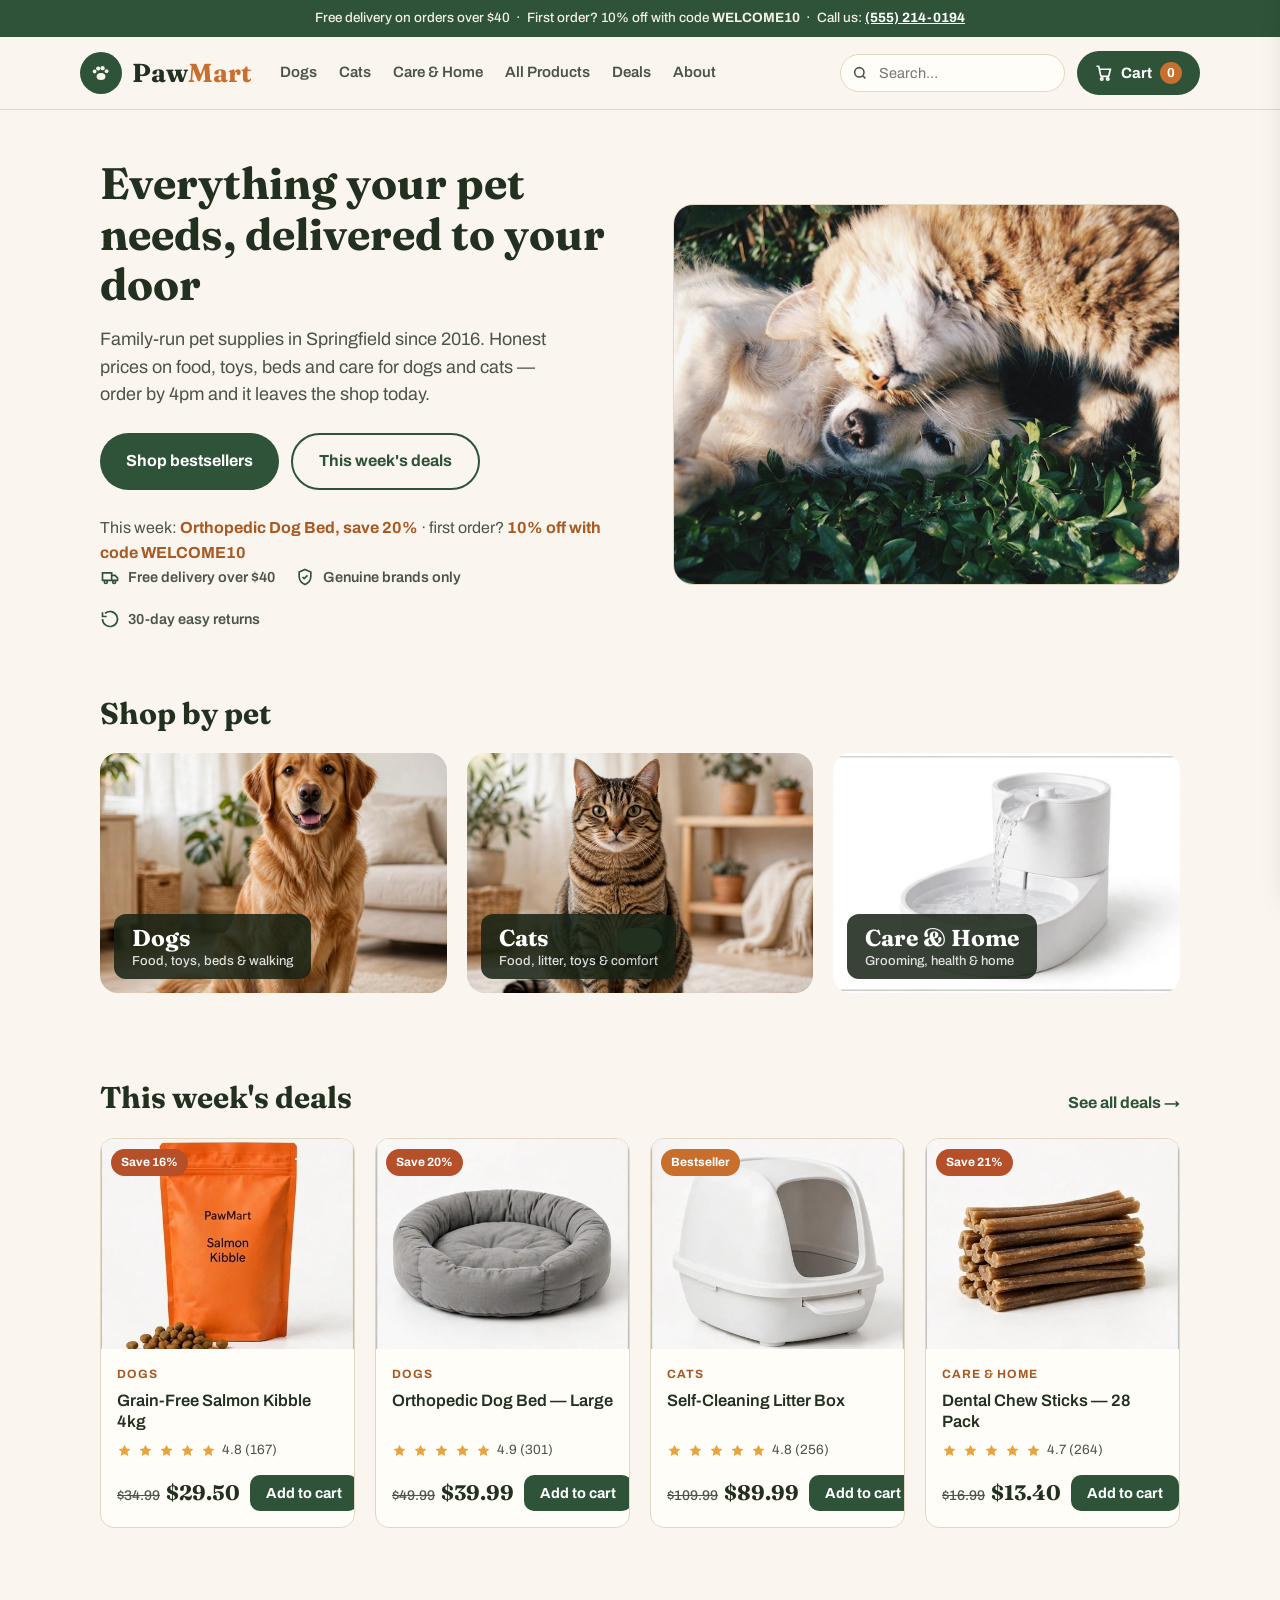
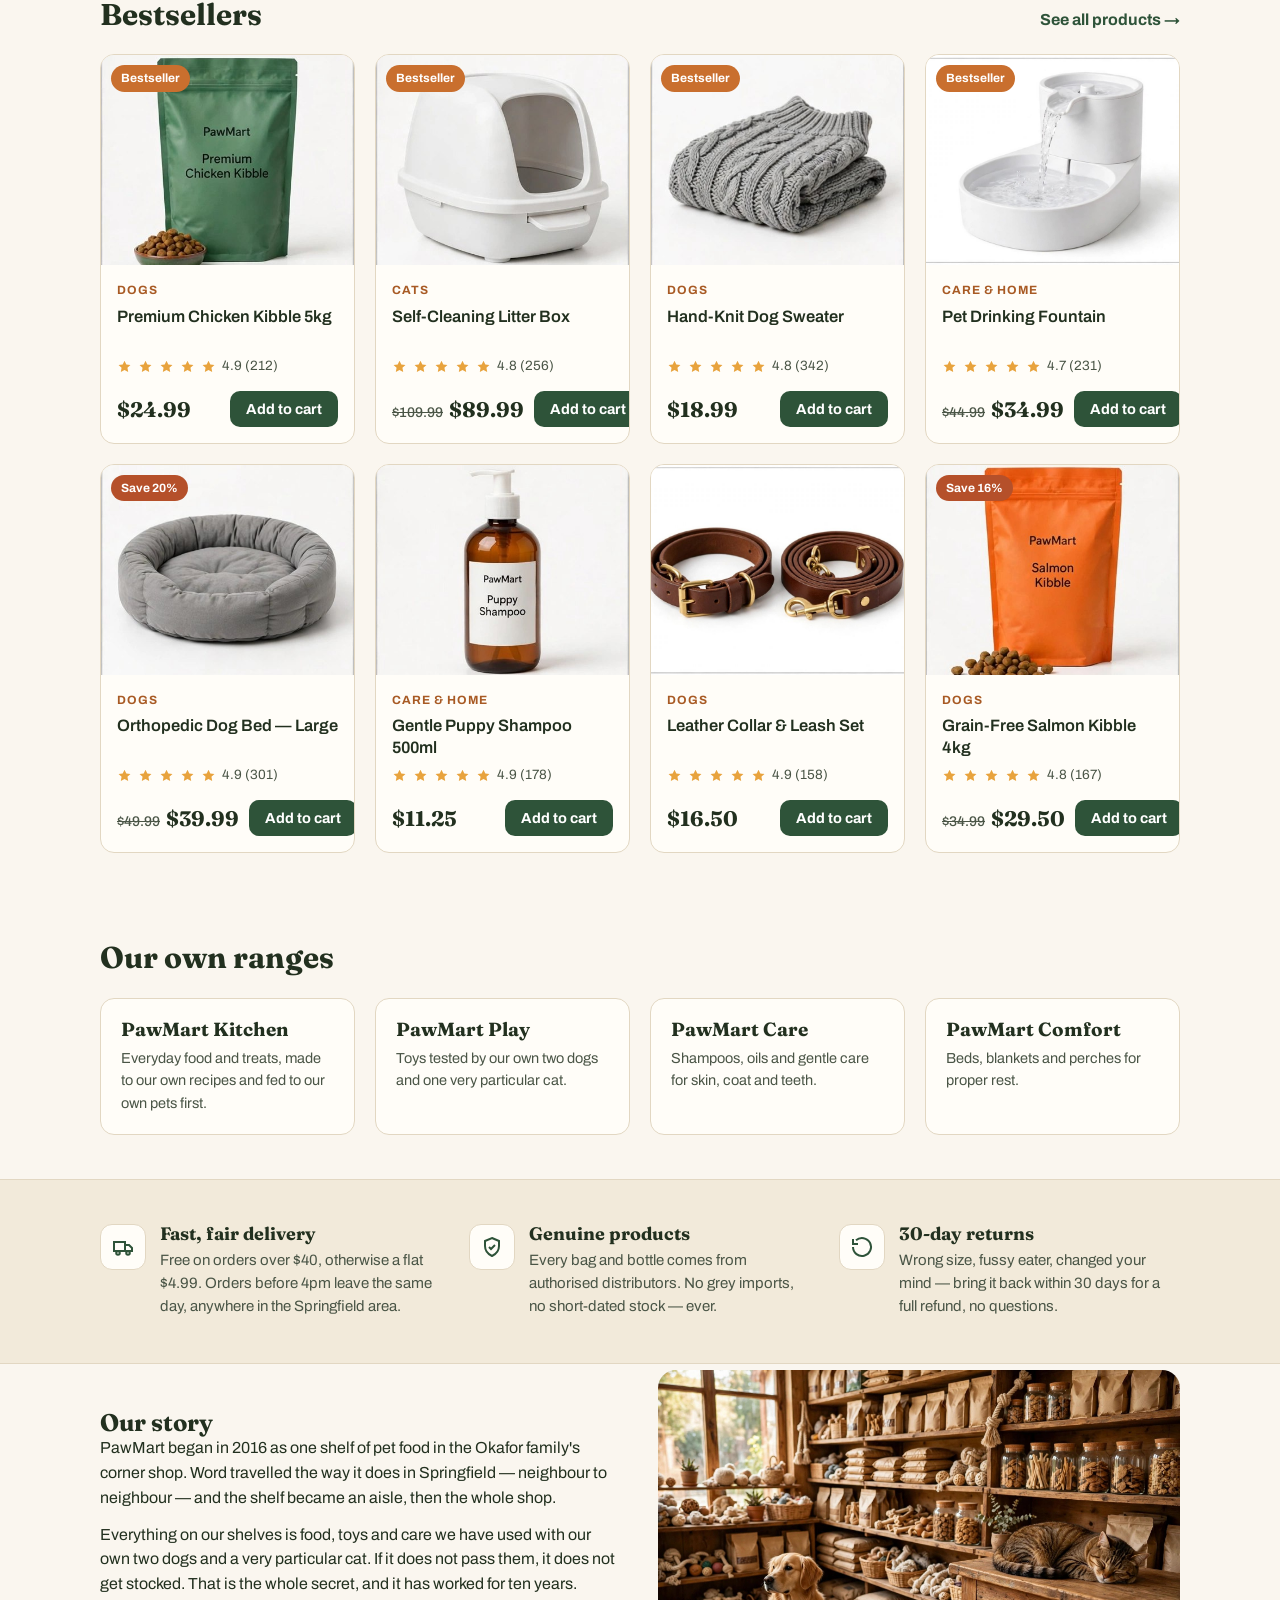
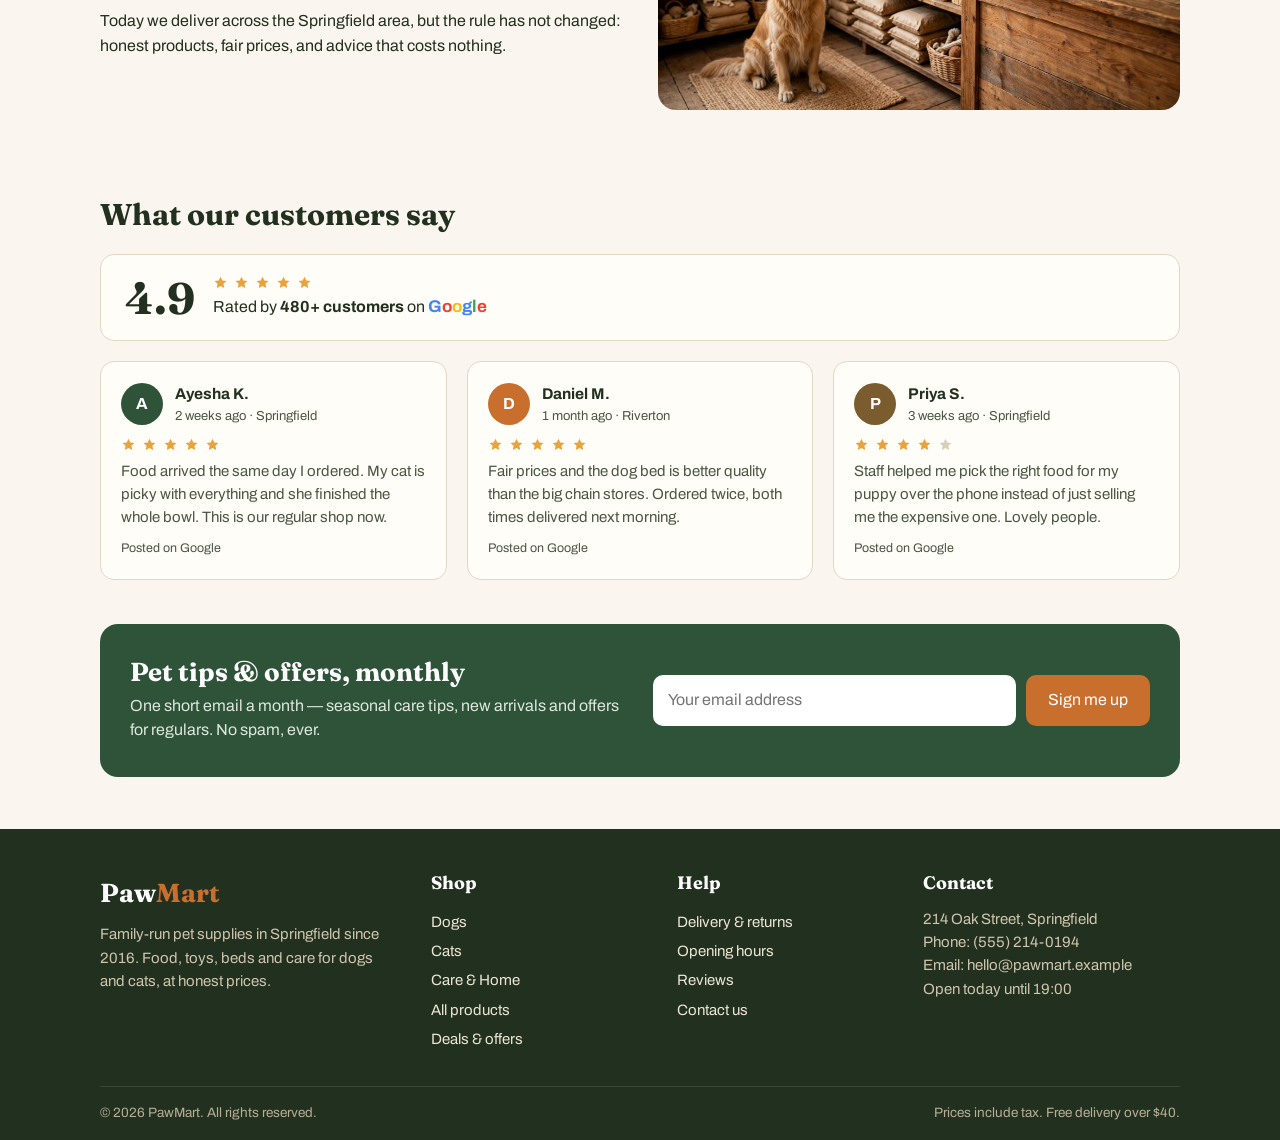
==== commit c810f683: "Real pet-shop structure: shop-by-pet home page (tiles, deals, bestsellers, own ranges), Dogs/Cats/Ca" ====
--- a/index.html
+++ b/index.html
@@ -9,11 +9,12 @@
 <link rel="preconnect" href="https://fonts.gstatic.com" crossorigin>
 <link href="https://fonts.googleapis.com/css2?family=Fraunces:wght@600;700&family=Archivo:wght@400;500;600;700&display=swap" rel="stylesheet">
 
+
+<link rel="stylesheet" href="style.css">
 <title>PawMart — Pet Supplies in Springfield | Food, Toys, Beds &amp; Care</title>
-<link rel="stylesheet" href="style.css">
 </head>
 <body>
-<div class="topbar">Free delivery on orders over $40 &nbsp;·&nbsp; Same-day dispatch on orders before 4pm &nbsp;·&nbsp; Call us: <a href="tel:+15552140194" style="color:#fff;font-weight:700">(555) 214-0194</a></div>
+<div class="topbar">Free delivery on orders over $40 &nbsp;·&nbsp; First order? 10% off with code <b>WELCOME10</b> &nbsp;·&nbsp; Call us: <a href="tel:+15552140194" style="color:#fff;font-weight:700">(555) 214-0194</a></div>
 
 <header>
   <div class="wrap head-in">
@@ -22,7 +23,7 @@
       <span class="logo-name">Paw<span>Mart</span></span>
     </a>
     <nav class="main" aria-label="Main">
-      <a href="index.html">Home</a><a href="shop.html">Shop</a><a href="shop.html?cat=dogs">Dogs</a><a href="shop.html?cat=cats">Cats</a><a href="shop.html?cat=care">Care &amp; Home</a><a href="about.html">About</a>
+      <a href="dogs.html">Dogs</a><a href="cats.html">Cats</a><a href="care.html">Care &amp; Home</a><a href="shop.html">All Products</a><a href="deals.html">Deals</a><a href="about.html">About</a>
     </nav>
     <div class="head-tools">
       <form class="searchbox" action="shop.html" method="get" role="search">
@@ -45,8 +46,9 @@
         <p class="lead">Family-run pet supplies in Springfield since 2016. Honest prices on food, toys, beds and care for dogs and cats — order by 4pm and it leaves the shop today.</p>
         <div class="hero-cta">
           <a class="btn btn-leaf" href="shop.html">Shop bestsellers</a>
-          <a class="btn btn-ghost" href="about.html#visit">Visit the shop</a>
-        </div>
+          <a class="btn btn-ghost" href="deals.html">This week's deals</a>
+        </div>
+        <p class="herodeal">This week: <strong>Orthopedic Dog Bed, save 20%</strong> · first order? <strong>10% off with code WELCOME10</strong></p>
         <div class="trustrow">
           <div><svg width="20" height="20" viewBox="0 0 24 24" fill="none" stroke="#2E5339" stroke-width="2"><path d="M3 7h11v9H3zM14 10h4l3 3v3h-7z"/><circle cx="7" cy="18" r="1.8"/><circle cx="17" cy="18" r="1.8"/></svg> Free delivery over $40</div>
           <div><svg width="20" height="20" viewBox="0 0 24 24" fill="none" stroke="#2E5339" stroke-width="2"><path d="M12 3l7 3v5c0 5-3.2 8.2-7 10-3.8-1.8-7-5-7-10V6z"/><path d="M9 12l2 2 4-4"/></svg> Genuine brands only</div>
@@ -59,6 +61,26 @@
     </div>
   </div>
 
+  <!-- SHOP BY PET -->
+  <section style="padding-top:26px">
+    <div class="wrap">
+      <div class="sec-head"><h2 class="sec">Shop by pet</h2></div>
+      <div class="pettiles">
+        <a class="pet-tile" href="dogs.html"><img src="images/tile-dog.jpg" alt="A happy golden dog sitting at home" onerror="imgFallback(this)"><span class="pt-label">Dogs<em>Food, toys, beds &amp; walking</em></span></a>
+        <a class="pet-tile" href="cats.html"><img src="images/tile-cat.jpg" alt="A tabby cat sitting at home" onerror="imgFallback(this)"><span class="pt-label">Cats<em>Food, litter, toys &amp; comfort</em></span></a>
+        <a class="pet-tile" href="care.html"><img src="images/p15.jpg" alt="Pet drinking fountain" onerror="imgFallback(this)"><span class="pt-label">Care &amp; Home<em>Grooming, health &amp; home</em></span></a>
+      </div>
+    </div>
+  </section>
+
+  <!-- DEALS HOME -->
+  <section>
+    <div class="wrap">
+      <div class="sec-head"><h2 class="sec">This week's deals</h2><a class="seclink" href="deals.html">See all deals →</a></div>
+      <div class="grid" id="dealsGridHome"></div>
+    </div>
+  </section>
+
   <!-- FEATURED -->
   <section id="featured" style="padding-top:26px">
     <div class="wrap">
@@ -67,7 +89,20 @@
     </div>
   </section>
 
-  <!-- INFO -->
+  <!-- RANGES -->
+  <section>
+    <div class="wrap">
+      <div class="sec-head"><h2 class="sec">Our own ranges</h2></div>
+      <div class="ranges-row">
+        <div class="range"><h3>PawMart Kitchen</h3><p>Everyday food and treats, made to our own recipes and fed to our own pets first.</p></div>
+        <div class="range"><h3>PawMart Play</h3><p>Toys tested by our own two dogs and one very particular cat.</p></div>
+        <div class="range"><h3>PawMart Care</h3><p>Shampoos, oils and gentle care for skin, coat and teeth.</p></div>
+        <div class="range"><h3>PawMart Comfort</h3><p>Beds, blankets and perches for proper rest.</p></div>
+      </div>
+    </div>
+  </section>
+
+<!-- INFO -->
   <section class="info">
     <div class="wrap info-grid">
       <div class="info-item">
@@ -157,11 +192,11 @@
       </div>
       <div>
         <h3>Shop</h3>
-        <a href="shop.html?cat=dogs">Dogs</a><a href="shop.html?cat=cats">Cats</a><a href="shop.html?cat=care">Care &amp; Home</a><a href="shop.html">All products</a>
+        <a href="dogs.html">Dogs</a><a href="cats.html">Cats</a><a href="care.html">Care &amp; Home</a><a href="shop.html">All products</a><a href="deals.html">Deals &amp; offers</a>
       </div>
       <div>
         <h3>Help</h3>
-        <a href="about.html#visit">Delivery &amp; returns</a><a href="about.html#visit">Opening hours</a><a href="index.html#reviews">Reviews</a><a href="about.html#visit">Contact us</a>
+        <a href="about.html#faq">Delivery &amp; returns</a><a href="about.html#visit">Opening hours</a><a href="index.html#reviews">Reviews</a><a href="about.html#visit">Contact us</a>
       </div>
       <div>
         <h3>Contact</h3>
@@ -194,6 +229,7 @@
       <h3 id="coTitle">Checkout</h3>
       <p class="sub">Delivery to Springfield and nearby towns. Pay cash on delivery or by card.</p>
       <div class="sumbox" id="sumBox"></div>
+      <div class="promorow"><input id="promoIn" type="text" placeholder="Promo code" aria-label="Promo code"><button type="button" id="promoBtn">Apply</button></div><p class="promomsg" id="promoMsg"></p>
       <form id="coForm" novalidate>
         <div class="f-field" id="f-name"><label for="inName">Full name</label><input id="inName" type="text" autocomplete="name" placeholder="e.g. Sara Ahmed"><div class="err">Please enter your name.</div></div>
         <div class="f-field" id="f-phone"><label for="inPhone">Phone number</label><input id="inPhone" type="tel" autocomplete="tel" placeholder="e.g. 555 010 2233"><div class="err">Please enter a valid phone number.</div></div>
--- a/style.css
+++ b/style.css
@@ -255,3 +255,26 @@
 @media (max-width:900px){ .pwrap{grid-template-columns:1fr} }
 
 .shopsearch{padding:10px 14px;border:1.5px solid var(--line);border-radius:10px;font:inherit;background:#fff;min-width:200px;margin-left:14px}
+
+/* --- real-shop structure additions --- */
+.pettiles{display:grid;grid-template-columns:repeat(3,1fr);gap:20px}
+.pet-tile{position:relative;border-radius:18px;overflow:hidden;display:block;text-decoration:none;background:var(--paper2)}
+.pet-tile img{width:100%;height:240px;object-fit:cover}
+.pt-label{position:absolute;left:14px;bottom:14px;background:rgba(24,36,22,.86);color:#fff;font-family:'Fraunces',serif;font-size:23px;font-weight:700;padding:10px 18px;border-radius:12px;line-height:1.25}
+.pt-label em{display:block;font-family:'Archivo',sans-serif;font-size:13px;font-weight:500;font-style:normal;opacity:.85}
+.ranges-row{display:grid;grid-template-columns:repeat(4,1fr);gap:20px}
+.range{background:var(--card);border:1px solid var(--line);border-radius:14px;padding:20px}
+.range h3{font-size:19px;margin-bottom:6px}
+.range p{color:var(--ink2);font-size:14.5px}
+.dealbanner{background:var(--leaf);color:#F5EFE2;border-radius:16px;padding:24px 26px;margin-bottom:26px}
+.dealbanner h3{color:#fff;font-size:24px;margin-bottom:4px}
+.dealnote{color:var(--ink2);font-size:14px;margin-top:16px}
+.promorow{display:flex;gap:10px;margin:14px 0 2px}
+.promorow input{flex:1;padding:11px 13px;border:1.5px solid var(--line);border-radius:10px;font:inherit;text-transform:uppercase;background:#fff}
+.promorow button{padding:11px 18px;border:none;border-radius:10px;background:var(--leaf);color:#fff;font-weight:700;cursor:pointer}
+.promomsg{font-size:14px;color:var(--leaf);min-height:18px;margin:2px 0 6px}
+.catintro{color:var(--ink2);max-width:660px}
+.herodeal{margin-top:16px;color:var(--ink2)}
+.herodeal strong{color:var(--clay-d)}
+@media (max-width:900px){ .pettiles{grid-template-columns:1fr} .pet-tile img{height:200px} .ranges-row{grid-template-columns:1fr 1fr} }
+@media (max-width:560px){ .ranges-row{grid-template-columns:1fr} }
